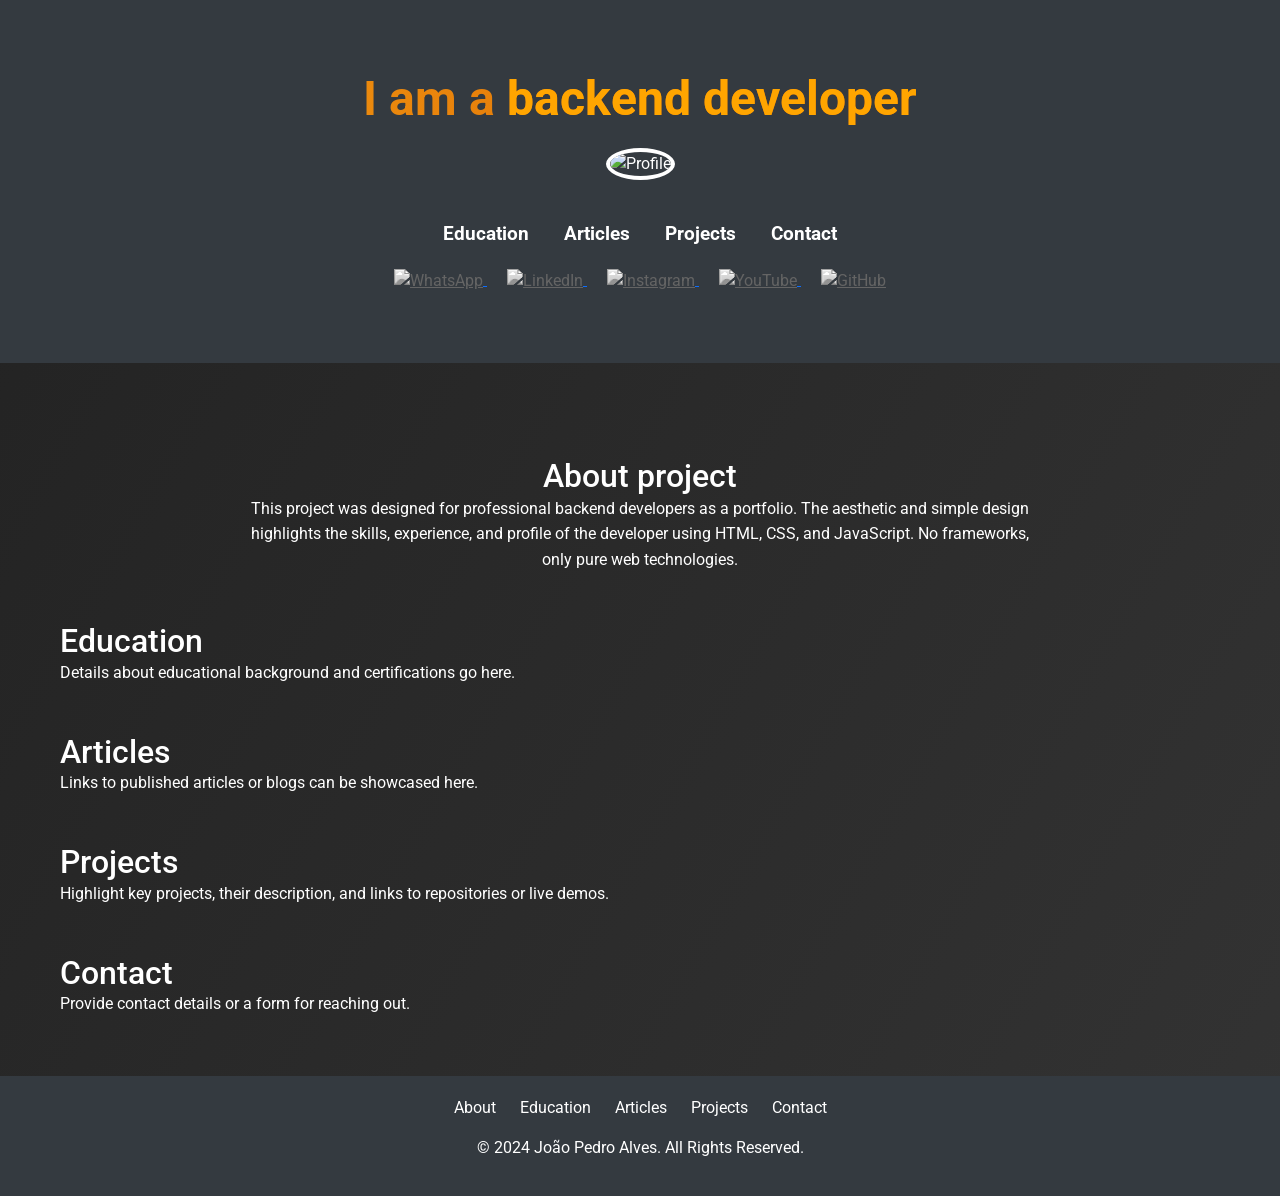
==== docs/index.html @ d69b1cf9 "atualizacao para contatos" ====
<!DOCTYPE html>
<html lang="en">
<head>
    <meta charset="UTF-8">
    <meta name="viewport" content="width=device-width, initial-scale=1.0">
    <title>João Pedro Alves | Portfolio</title>
    <link href="https://fonts.googleapis.com/css2?family=Roboto:wght@400;700&family=Roboto+Slab:wght@400;700&display=swap" rel="stylesheet">
    <link href="https://cdn.jsdelivr.net/npm/bootstrap@5.3.0-alpha1/dist/css/bootstrap.min.css" rel="stylesheet">
    <link rel="stylesheet" href="styles.css">
    <link rel="icon" href="https://upload.wikimedia.org/wikipedia/commons/thumb/9/9a/Visual_Studio_Code_1.35_icon.svg/2048px-Visual_Studio_Code_1.35_icon.svg.png" type="image/png">
    <style>
        .hero {
            text-align: center;
            background-color: #343a40;
            color: white;
            padding: 50px 0;
        }

        .hero h1 {
            font-size: 3rem;
            font-weight: bold;
        }

        .hero .highlight {
            color: orange;
        }

        .profile-image {
            width: 150px;
            height: 150px;
            border-radius: 50%;
            border: 4px solid #fff;
            margin: 20px auto;
        }

        .menu {
            margin-top: 20px;
        }

        .menu a {
            margin: 0 15px;
            font-size: 1.2rem;
            color: white;
            text-decoration: none;
        }

        .menu a:hover {
            color: orange;
        }

        .social-icons {
            margin-top: 20px;
        }

        .social-icons a {
            margin: 0 10px;
        }

        .social-icons img {
            width: 40px;
            height: 40px;
            filter: grayscale(100%);
            transition: filter 0.3s;
        }

        .social-icons img:hover {
            filter: none;
        }

        .about {
            text-align: center;
            margin: 50px 0;
        }

        .footer {
            background-color: #343a40;
            color: white;
            padding: 20px 0;
        }

        .footer .map-site a {
            margin: 0 10px;
            color: white;
            text-decoration: none;
        }

        .footer .map-site a:hover {
            color: orange;
        }
    </style>
</head>
<body>
    <header class="hero">
        <div class="container">
            <h1>I am a <span class="highlight">backend developer</span></h1>
            <img class="profile-image" src="https://github.com/joaopedrodeb/joaopedroalves.dev/blob/main/docs/images/428616409_122126888714111612_8156701181659904174_n.jpg?raw=true" alt="Profile">
            <nav class="menu">
                <a href="#education">Education</a>
                <a href="#articles">Articles</a>
                <a href="#projects">Projects</a>
                <a href="#contact">Contact</a>
            </nav>
            <div class="social-icons">
                <a href="http://wa.me/5565992488370" target="_blank">
                    <img src="https://static.vecteezy.com/system/resources/previews/018/930/564/non_2x/whatsapp-logo-whatsapp-icon-whatsapp-transparent-free-png.png" alt="WhatsApp">
                </a>
                <a href="https://www.linkedin.com/in/joaopedroalvesdemoraes/" target="_blank">
                    <img src="https://cdn-icons-png.flaticon.com/512/174/174857.png" alt="LinkedIn">
                </a>
                <a href="https://www.instagram.com/joaopedrooalv/" target="_blank">
                    <img src="https://upload.wikimedia.org/wikipedia/commons/thumb/a/a5/Instagram_icon.png/1200px-Instagram_icon.png" alt="Instagram">
                </a>
                <a href="https://www.youtube.com/@JoaoPedro-rh3nv" target="_blank">
                    <img src="https://www.unirio.br/cla/ivl/youtube.png/image" alt="YouTube">
                </a>
                <a href="https://github.com/joaopedrodeb" target="_blank">
                    <img src="https://cdn-icons-png.flaticon.com/512/25/25231.png" alt="GitHub">
                </a>
            </div>
        </div>
    </header>

    <main class="main container mt-4">
        <section id="about" class="about">
            <h2>About project</h2>
            <p>This project was designed for professional backend developers as a portfolio. The aesthetic and simple design highlights the skills, experience, and profile of the developer using HTML, CSS, and JavaScript. No frameworks, only pure web technologies.</p>
        </section>

        <section id="education" class="mt-5">
            <h2>Education</h2>
            <p>Details about educational background and certifications go here.</p>
        </section>

        <section id="articles" class="mt-5">
            <h2>Articles</h2>
            <p>Links to published articles or blogs can be showcased here.</p>
        </section>

        <section id="projects" class="mt-5">
            <h2>Projects</h2>
            <p>Highlight key projects, their description, and links to repositories or live demos.</p>
        </section>

        <section id="contact" class="mt-5">
            <h2>Contact</h2>
            <p>Provide contact details or a form for reaching out.</p>
        </section>
    </main>

    <footer class="footer text-center mt-4">
        <nav class="map-site">
            <a href="#about">About</a>
            <a href="#education">Education</a>
            <a href="#articles">Articles</a>
            <a href="#projects">Projects</a>
            <a href="#contact">Contact</a>
        </nav>
        <p class="mt-3">&copy; 2024 João Pedro Alves. All Rights Reserved.</p>
    </footer>

    <script src="https://cdn.jsdelivr.net/npm/bootstrap@5.3.0-alpha1/dist/js/bootstrap.bundle.min.js"></script>
</body>
</html>
---- docs/styles.css ----
/* Global Styles */
body {
    font-family: 'Roboto', sans-serif;
    margin: 0;
    padding: 0;
    background: linear-gradient(120deg, #222, #333);
    color: #fff;
}

h1, h2, h3 {
    margin: 0;
}

.container {
    max-width: 1200px;
    margin: 0 auto;
    padding: 20px;
}

/* Header Section */
header {
    text-align: center;
    padding: 50px 0;
    position: relative;
}

header h1 {
    font-size: 3rem;
    font-weight: bold;
    background: linear-gradient(to right, #f39c12, #d35400);
    -webkit-background-clip: text;
    color: transparent;
}

header .profile-image {
    width: 150px;
    height: 150px;
    border-radius: 50%;
    border: 4px solid #fff;
    margin-top: 20px;
    background-size: cover;
    background-position: center;
}

header .menu {
    margin-top: 20px;
    font-size: 1.2rem;
}

header .menu a {
    margin: 0 15px;
    color: #fff;
    font-weight: bold;
    text-decoration: none;
}

header .menu a:hover {
    color: #f39c12;
    text-decoration: underline;
}

/* About Section */
.about {
    text-align: center;
    margin: 50px 0;
}

.about p {
    line-height: 1.6;
    max-width: 800px;
    margin: 0 auto;
}

/* Fonts Section */
.fonts {
    display: flex;
    justify-content: space-around;
    flex-wrap: wrap;
    margin: 50px 0;
}

.fonts .font-card {
    background: #444;
    padding: 20px;
    border-radius: 8px;
    width: 250px;
    text-align: center;
    margin: 10px;
    box-shadow: 0 4px 8px rgba(0, 0, 0, 0.2);
}

.fonts .font-card h3 {
    font-size: 1.5rem;
    margin-bottom: 10px;
}

/* Colors Section */
.colors {
    text-align: center;
    margin: 50px 0;
}

.colors .color-circle {
    display: inline-block;
    width: 50px;
    height: 50px;
    border-radius: 50%;
    margin: 10px;
    border: 2px solid #fff;
}

.colors .color-1 {
    background: #8e44ad;
}

.colors .color-2 {
    background: #d4ac0d;
}

.colors .color-3 {
    background: #fff;
}

/* Footer Section */
.footer {
    background-color: #343a40;
    color: white;
    padding: 20px 0;
    text-align: center;
}

.footer .map-site {
    text-align: center;
}

.footer .map-site a {
    margin: 0 10px;
    color: white;
    text-decoration: none;
}

.footer .map-site a:hover {
    color: #f39c12;
    text-decoration: underline;
}
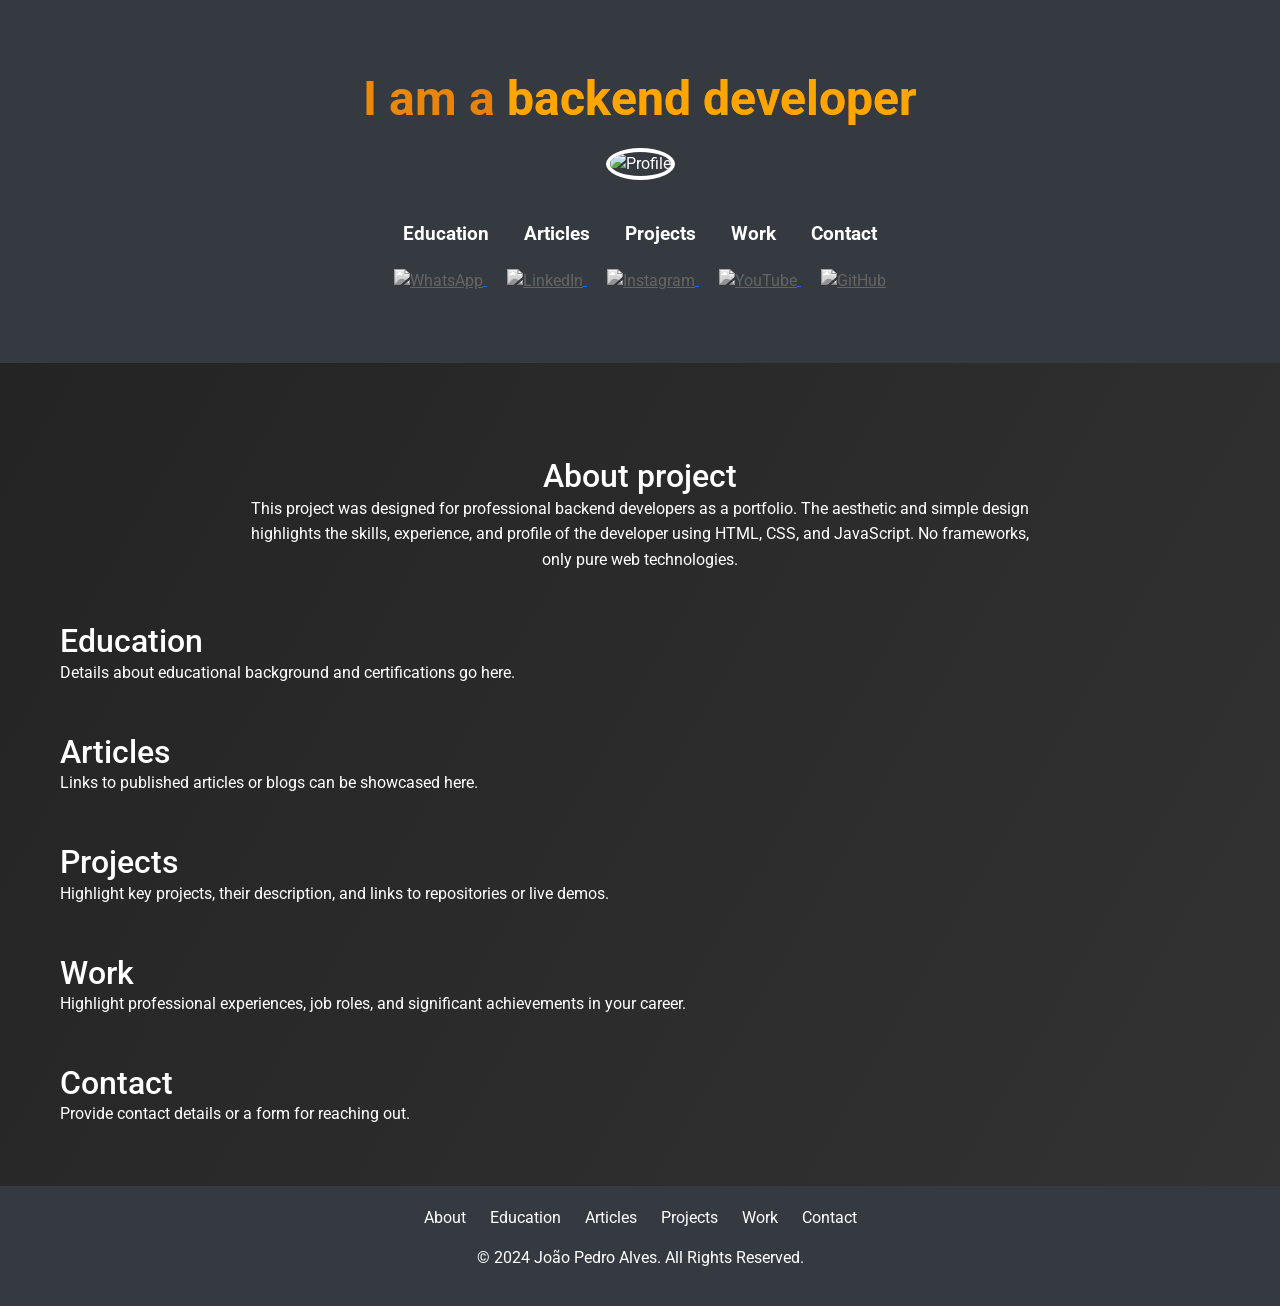
==== commit 0bb24f2d: "atribuição de metadados para compartilhamento" ====
--- a/docs/index.html
+++ b/docs/index.html
@@ -7,7 +7,21 @@
     <link href="https://fonts.googleapis.com/css2?family=Roboto:wght@400;700&family=Roboto+Slab:wght@400;700&display=swap" rel="stylesheet">
     <link href="https://cdn.jsdelivr.net/npm/bootstrap@5.3.0-alpha1/dist/css/bootstrap.min.css" rel="stylesheet">
     <link rel="stylesheet" href="styles.css">
-    <link rel="icon" href="https://upload.wikimedia.org/wikipedia/commons/thumb/9/9a/Visual_Studio_Code_1.35_icon.svg/2048px-Visual_Studio_Code_1.35_icon.svg.png" type="image/png">
+    <link rel="icon" href="https://github.com/joaopedrodeb/joaopedroalves.dev/blob/main/docs/images/428616409_122126888714111612_8156701181659904174_n.jpg?raw=true" type="image/png">
+
+    <!-- Open Graph Meta Tags -->
+    <meta property="og:title" content="João Pedro Alves | Portfolio">
+    <meta property="og:description" content="Explore o portfólio de João Pedro Alves, um desenvolvedor backend apaixonado por tecnologia e inovação.">
+    <meta property="og:image" content="https://github.com/joaopedrodeb/joaopedroalves.dev/blob/main/docs/images/428616409_122126888714111612_8156701181659904174_n.jpg?raw=true">
+    <meta property="og:url" content="https://joaopedrodeb.github.io/joaopedroalves.dev/">
+    <meta property="og:type" content="website">
+
+    <!-- Twitter Meta Tags -->
+    <meta name="twitter:card" content="summary_large_image">
+    <meta name="twitter:title" content="João Pedro Alves | Portfolio">
+    <meta name="twitter:description" content="Explore o portfólio de João Pedro Alves, um desenvolvedor backend apaixonado por tecnologia e inovação.">
+    <meta name="twitter:image" content="https://github.com/joaopedrodeb/joaopedroalves.dev/blob/main/docs/images/428616409_122126888714111612_8156701181659904174_n.jpg?raw=true">
+
     <style>
         .hero {
             text-align: center;
@@ -86,6 +100,23 @@
 
         .footer .map-site a:hover {
             color: orange;
+        }
+
+        /* Responsive Menu */
+        @media (max-width: 768px) {
+            .menu {
+                display: flex;
+                flex-direction: column;
+                align-items: center;
+                gap: 10px;
+            }
+
+            .social-icons {
+                display: flex;
+                flex-wrap: wrap;
+                justify-content: center;
+                gap: 10px;
+            }
         }
     </style>
 </head>
@@ -98,6 +129,7 @@
                 <a href="#education">Education</a>
                 <a href="#articles">Articles</a>
                 <a href="#projects">Projects</a>
+                <a href="#work">Work</a>
                 <a href="#contact">Contact</a>
             </nav>
             <div class="social-icons">
@@ -139,6 +171,11 @@
         <section id="projects" class="mt-5">
             <h2>Projects</h2>
             <p>Highlight key projects, their description, and links to repositories or live demos.</p>
+        </section>
+
+        <section id="work" class="mt-5">
+            <h2>Work</h2>
+            <p>Highlight professional experiences, job roles, and significant achievements in your career.</p>
         </section>
 
         <section id="contact" class="mt-5">
@@ -153,6 +190,7 @@
             <a href="#education">Education</a>
             <a href="#articles">Articles</a>
             <a href="#projects">Projects</a>
+            <a href="#work">Work</a>
             <a href="#contact">Contact</a>
         </nav>
         <p class="mt-3">&copy; 2024 João Pedro Alves. All Rights Reserved.</p>
@@ -160,4 +198,4 @@
 
     <script src="https://cdn.jsdelivr.net/npm/bootstrap@5.3.0-alpha1/dist/js/bootstrap.bundle.min.js"></script>
 </body>
-</html>+</html>
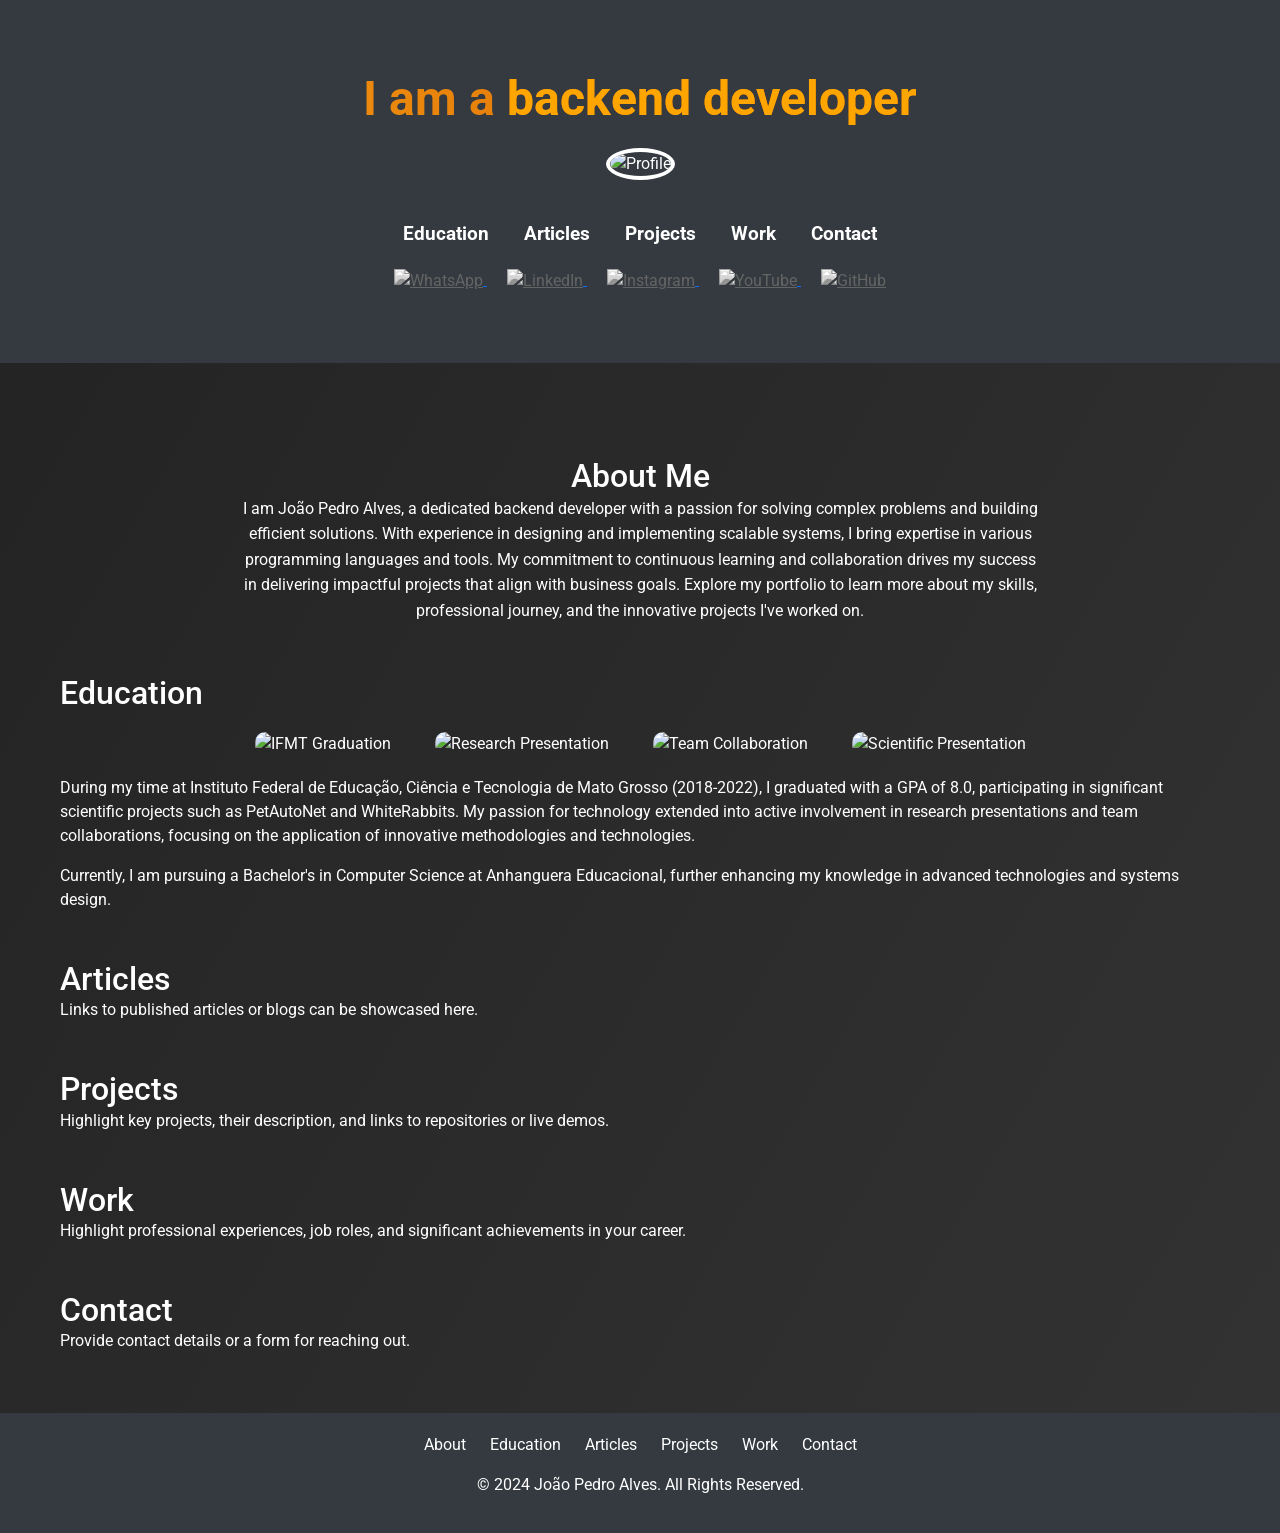
==== commit 3a9e18c9: "atualização site" ====
--- a/docs/index.html
+++ b/docs/index.html
@@ -102,6 +102,13 @@
             color: orange;
         }
 
+        .education-images img {
+            width: 100%;
+            max-width: 400px;
+            margin: 20px;
+            border-radius: 10px;
+        }
+
         /* Responsive Menu */
         @media (max-width: 768px) {
             .menu {
@@ -117,7 +124,15 @@
                 justify-content: center;
                 gap: 10px;
             }
-        }
+
+            .education-images {
+                display: flex;
+                flex-wrap: wrap;
+                justify-content: center;
+            }
+        }
+
+        
     </style>
 </head>
 <body>
@@ -154,13 +169,20 @@
 
     <main class="main container mt-4">
         <section id="about" class="about">
-            <h2>About project</h2>
-            <p>This project was designed for professional backend developers as a portfolio. The aesthetic and simple design highlights the skills, experience, and profile of the developer using HTML, CSS, and JavaScript. No frameworks, only pure web technologies.</p>
+            <h2>About Me</h2>
+            <p>I am João Pedro Alves, a dedicated backend developer with a passion for solving complex problems and building efficient solutions. With experience in designing and implementing scalable systems, I bring expertise in various programming languages and tools. My commitment to continuous learning and collaboration drives my success in delivering impactful projects that align with business goals. Explore my portfolio to learn more about my skills, professional journey, and the innovative projects I've worked on.</p>
         </section>
 
         <section id="education" class="mt-5">
             <h2>Education</h2>
-            <p>Details about educational background and certifications go here.</p>
+            <div class="education-images text-center">
+                <img src="https://media.licdn.com/dms/image/v2/D4D2DAQGId5b8_WJSkA/profile-treasury-image-shrink_1920_1920/profile-treasury-image-shrink_1920_1920/0/1691267686928?e=1735257600&v=beta&t=-mlakK7n0zRahrSanbaavwmlCX_navhJrDiteTTSPjI" alt="IFMT Graduation">
+                <img src="https://media.licdn.com/dms/image/v2/D4D12AQEPSU81aFzZkg/article-inline_image-shrink_1500_2232/article-inline_image-shrink_1500_2232/0/1683934669554?e=1740009600&v=beta&t=OWPFiNuOdCSaO5w1NWLaJKCRTPBJtZ5HubDhrL-0jCc" alt="Research Presentation">
+                <img src="https://media.licdn.com/dms/image/v2/D4D12AQFDekn3JSiz9A/article-cover_image-shrink_720_1280/article-cover_image-shrink_720_1280/0/1679320995301?e=1740009600&v=beta&t=TxZmQuEe3NcrIi3Y7z6oBJChYSDFuB7XsAS51SPMPAQ" alt="Team Collaboration">
+                <img src="https://media.licdn.com/dms/image/v2/D4D12AQGRv7Sbqchn2A/article-inline_image-shrink_1000_1488/article-inline_image-shrink_1000_1488/0/1679321406671?e=1740009600&v=beta&t=DnOE2NMZN5UV-FaU72Zo0c-XMjbhPViqeXOk5AbQCj0" alt="Scientific Presentation">
+            </div>
+            <p>During my time at Instituto Federal de Educação, Ciência e Tecnologia de Mato Grosso (2018-2022), I graduated with a GPA of 8.0, participating in significant scientific projects such as PetAutoNet and WhiteRabbits. My passion for technology extended into active involvement in research presentations and team collaborations, focusing on the application of innovative methodologies and technologies.</p>
+            <p>Currently, I am pursuing a Bachelor's in Computer Science at Anhanguera Educacional, further enhancing my knowledge in advanced technologies and systems design.</p>
         </section>
 
         <section id="articles" class="mt-5">
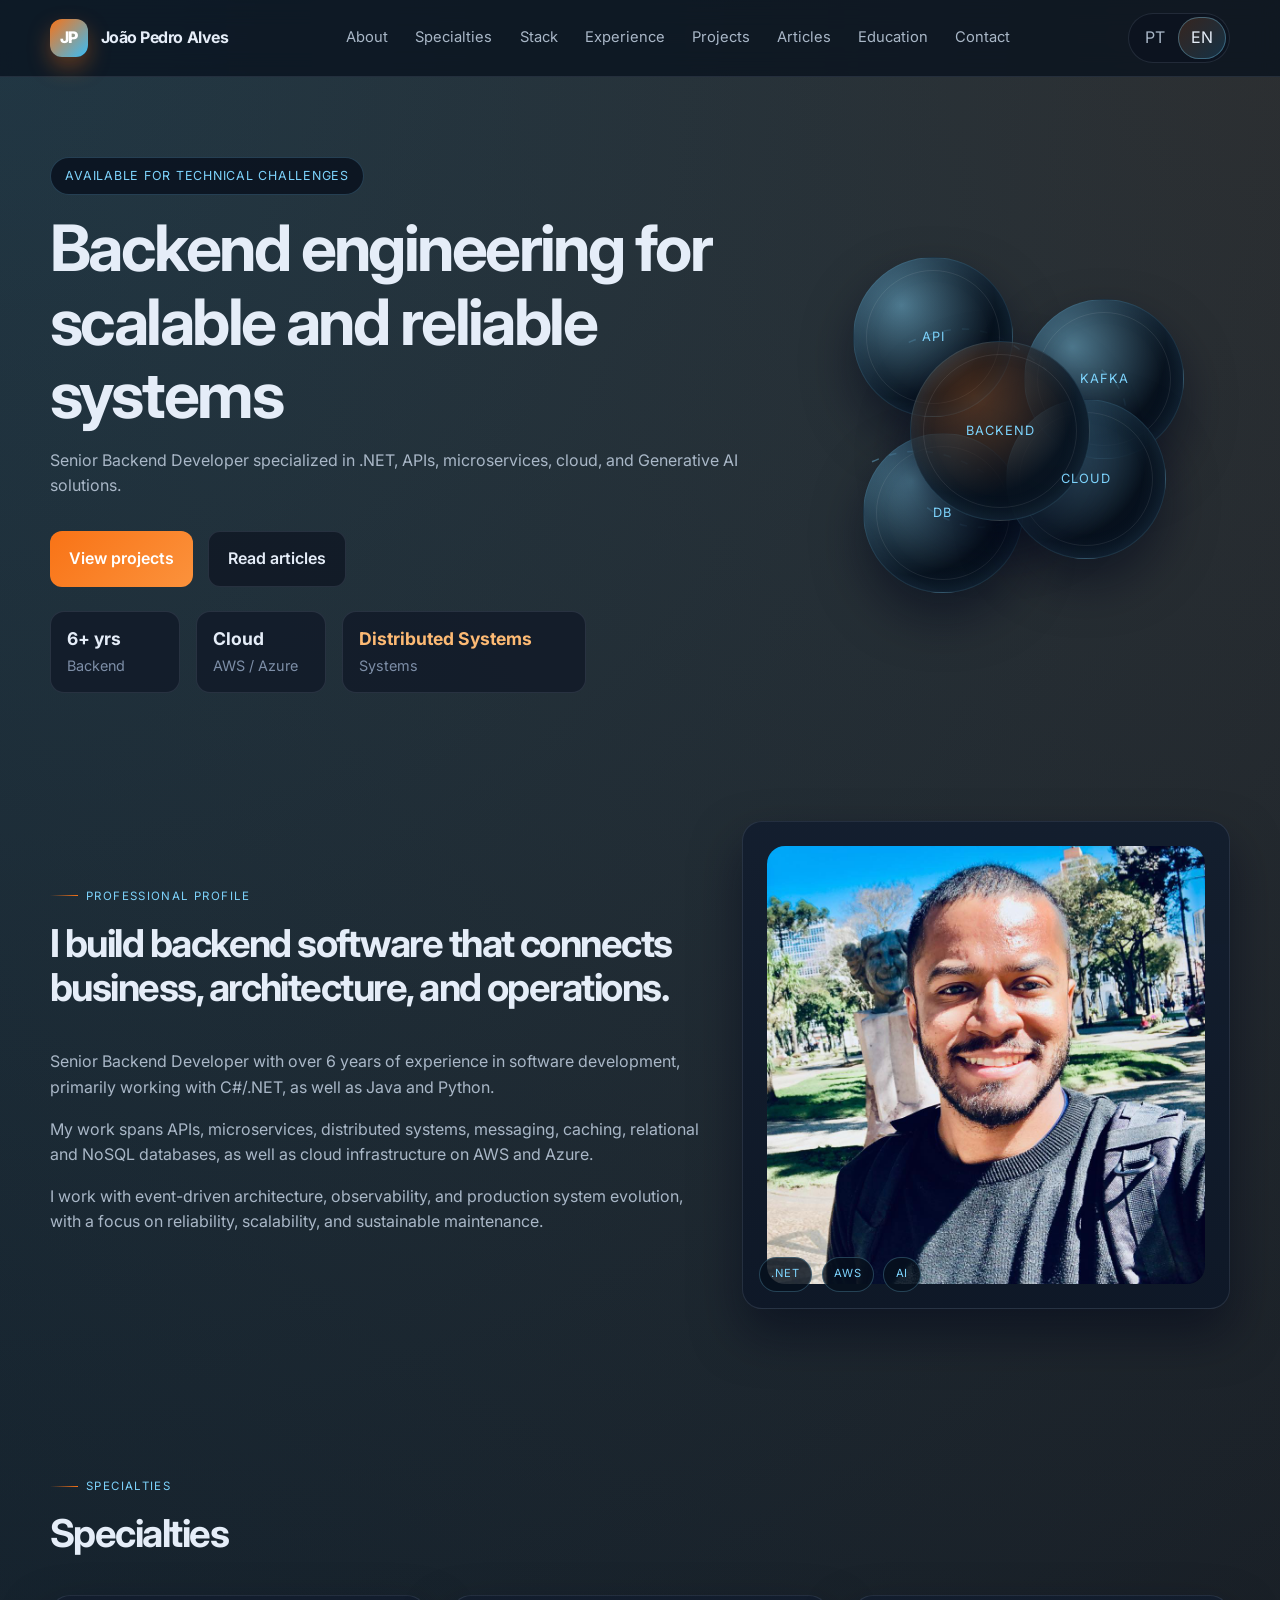
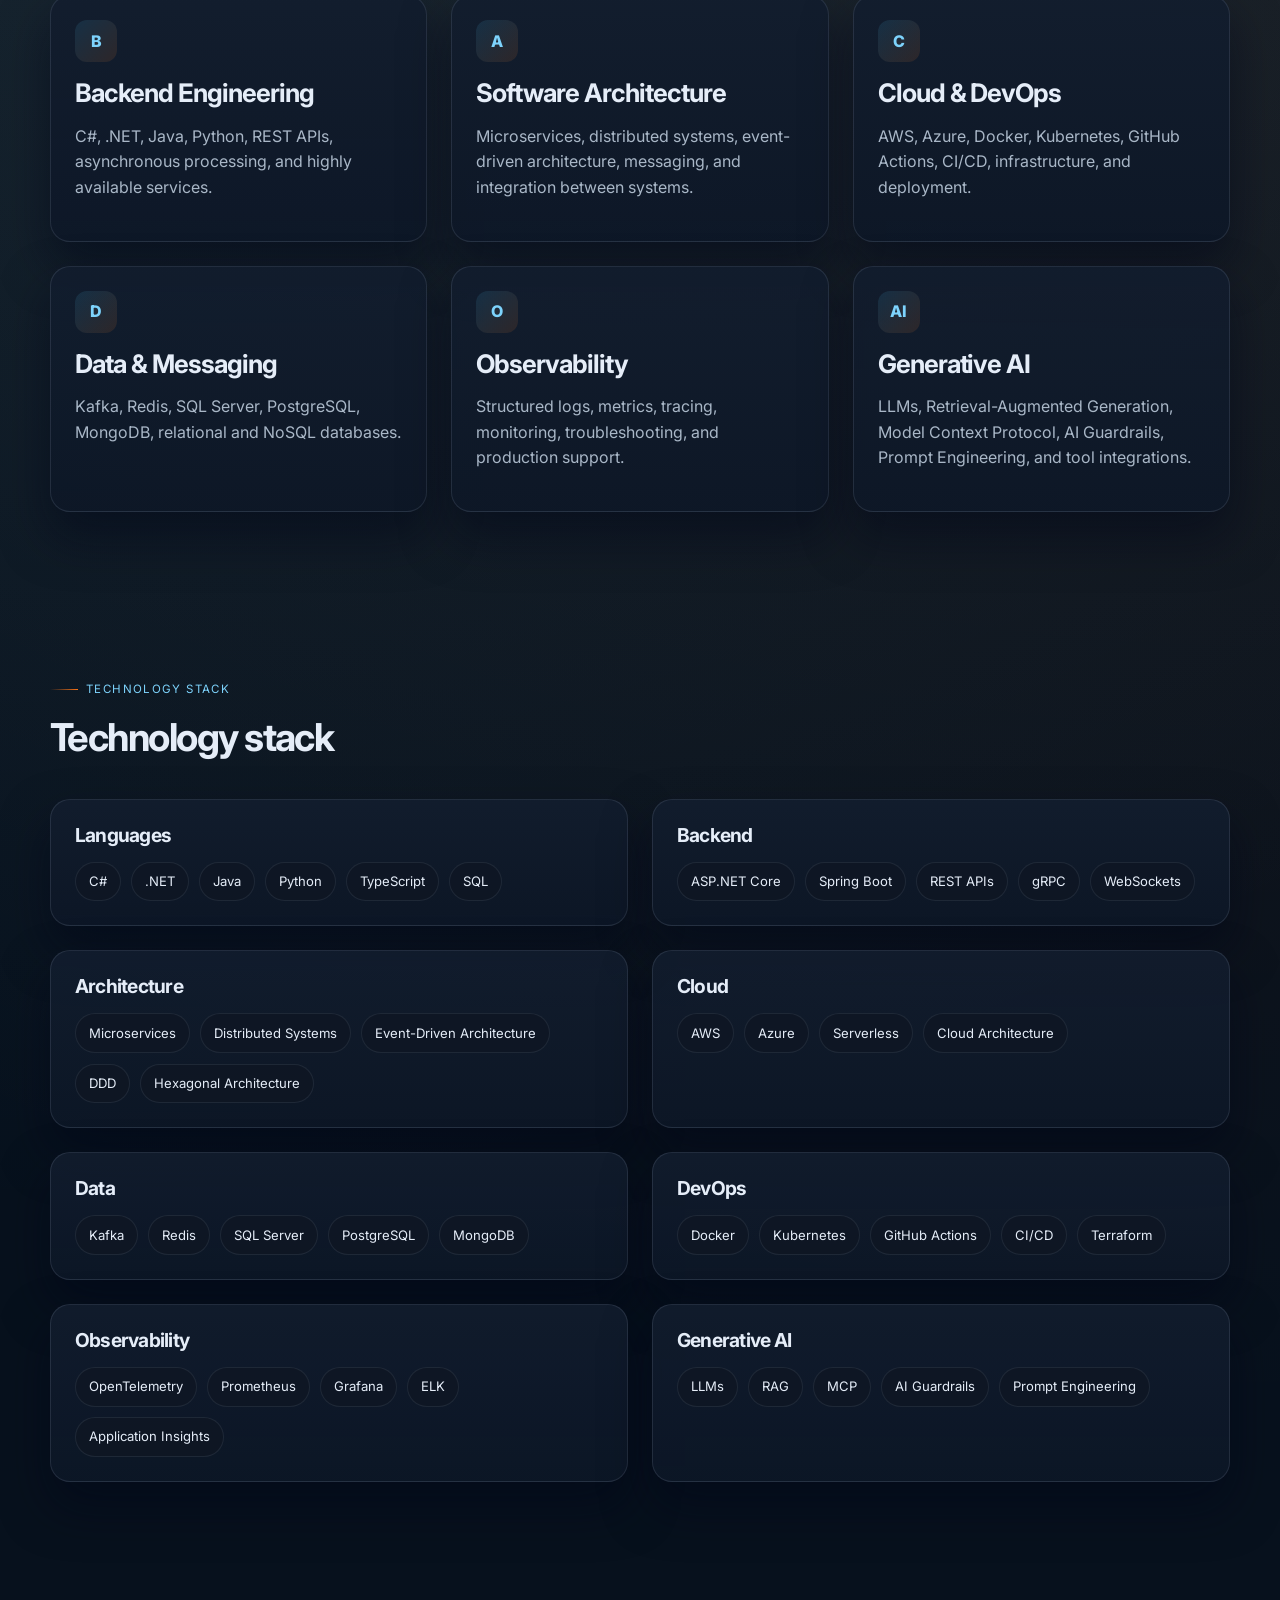
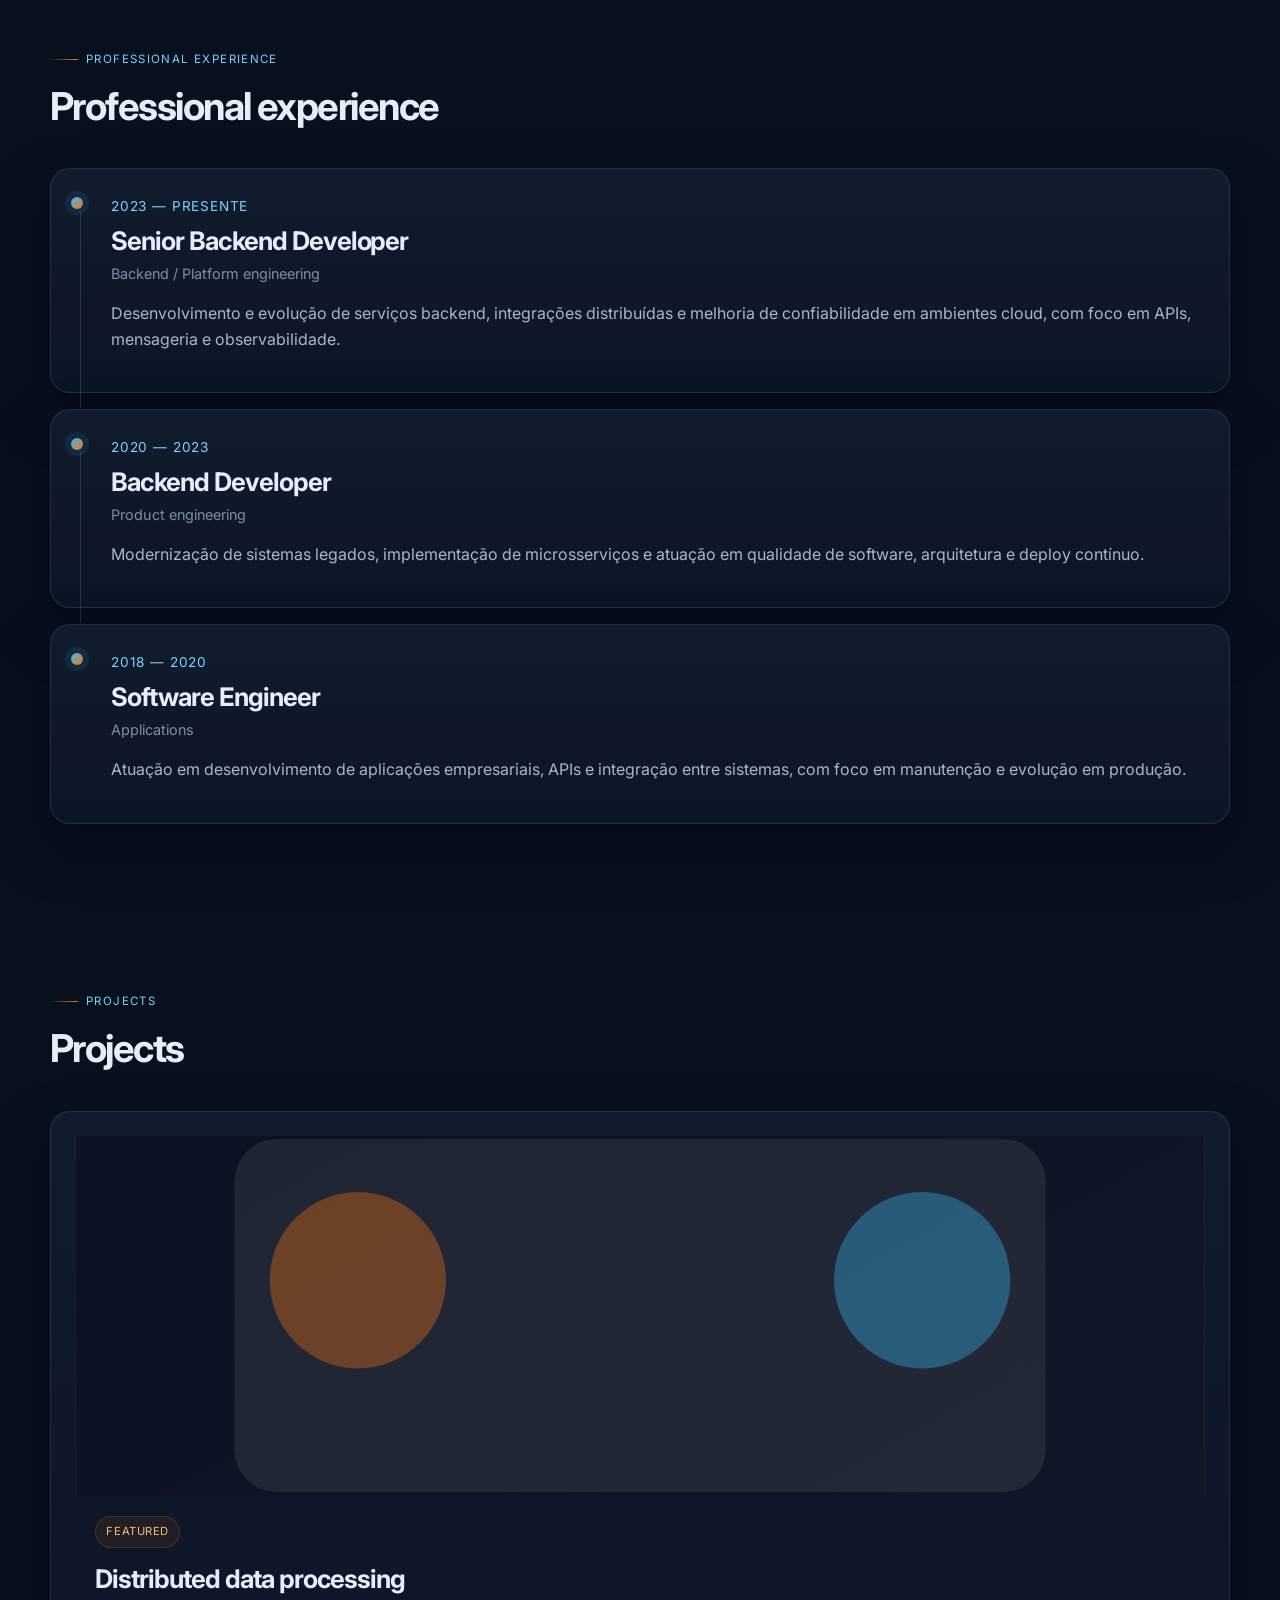
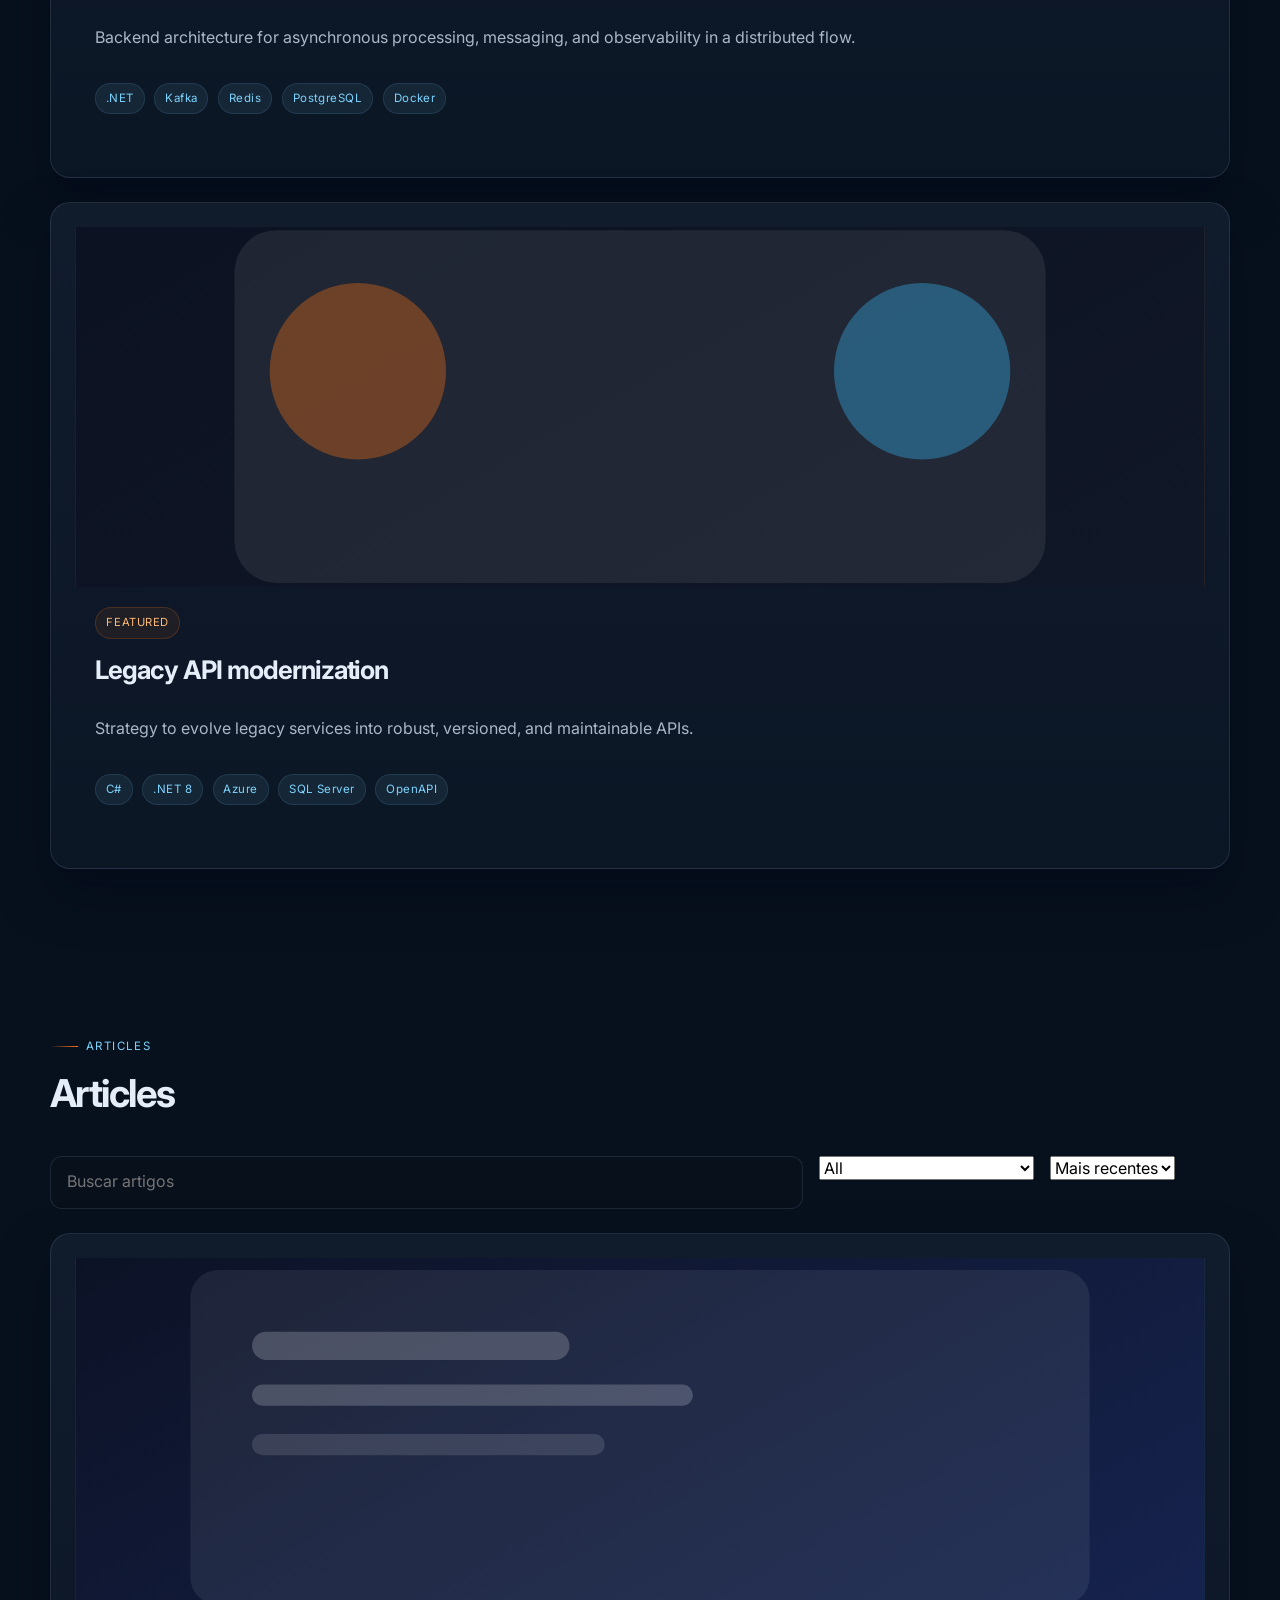
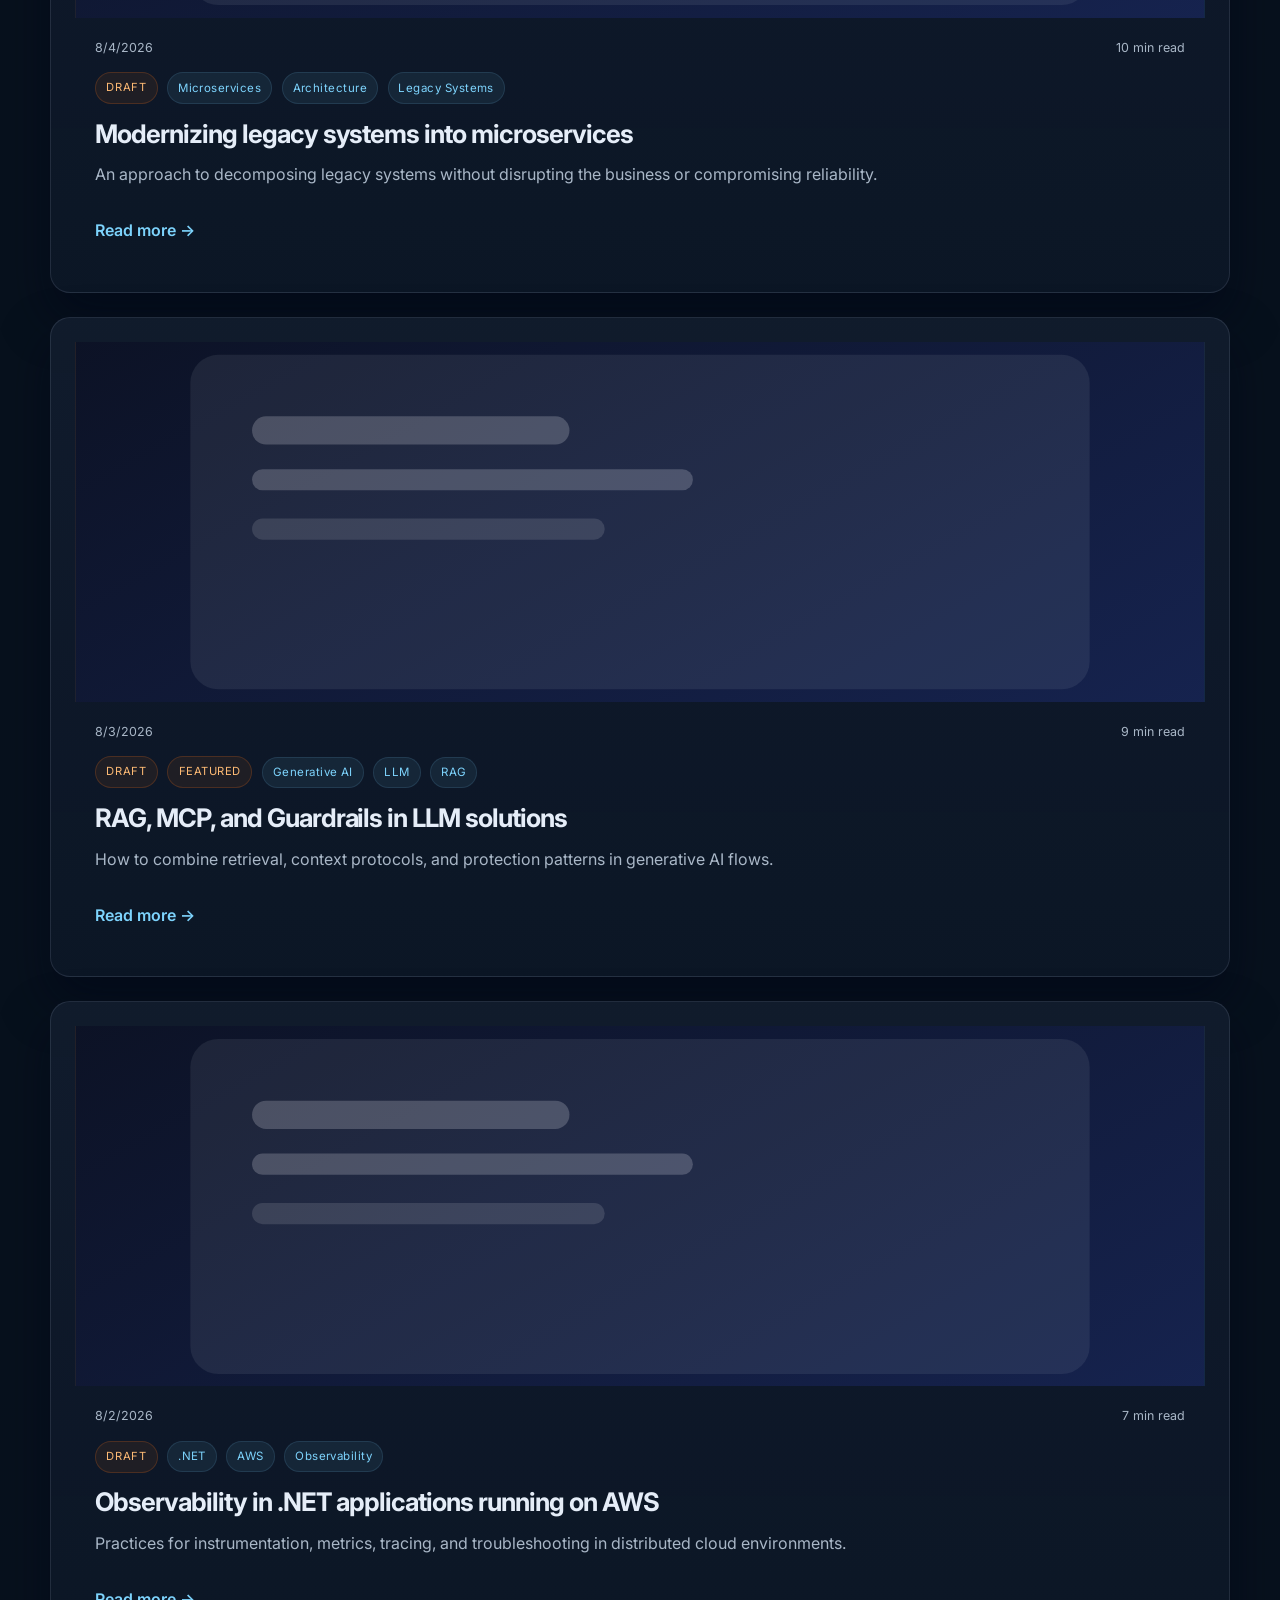
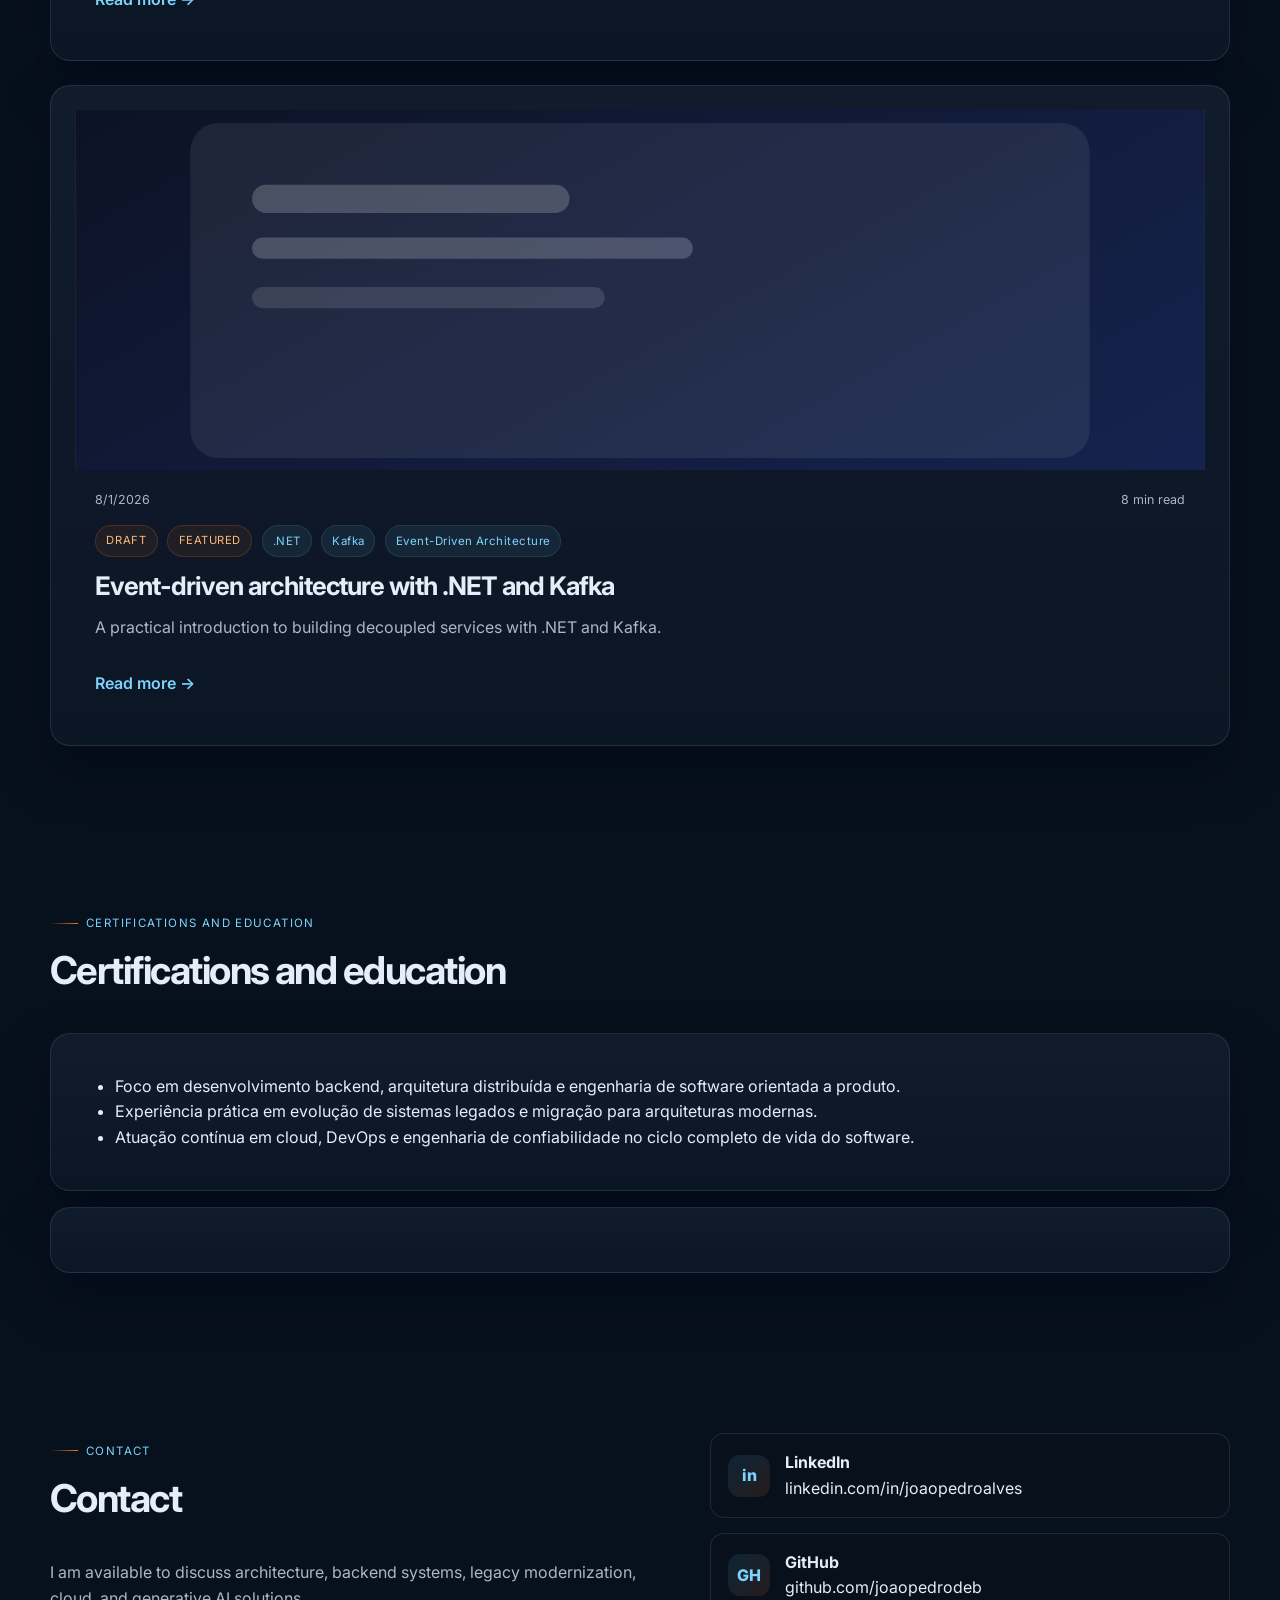
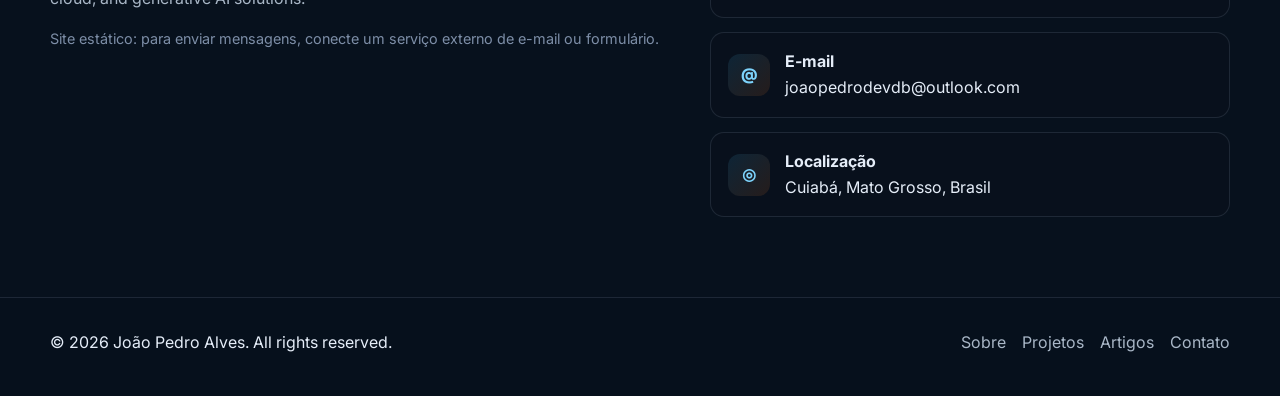
==== commit 78824788: "feat(modernização): modernização de código e site." ====
--- a/docs/index.html
+++ b/docs/index.html
@@ -1,223 +1,456 @@
 <!DOCTYPE html>
-<html lang="en">
-<head>
-    <meta charset="UTF-8">
-    <meta name="viewport" content="width=device-width, initial-scale=1.0">
-    <title>João Pedro Alves | Portfolio</title>
-    <link href="https://fonts.googleapis.com/css2?family=Roboto:wght@400;700&family=Roboto+Slab:wght@400;700&display=swap" rel="stylesheet">
-    <link href="https://cdn.jsdelivr.net/npm/bootstrap@5.3.0-alpha1/dist/css/bootstrap.min.css" rel="stylesheet">
-    <link rel="stylesheet" href="styles.css">
-    <link rel="icon" href="https://github.com/joaopedrodeb/joaopedroalves.dev/blob/main/docs/images/428616409_122126888714111612_8156701181659904174_n.jpg?raw=true" type="image/png">
-
-    <!-- Open Graph Meta Tags -->
-    <meta property="og:title" content="João Pedro Alves | Portfolio">
-    <meta property="og:description" content="Explore o portfólio de João Pedro Alves, um desenvolvedor backend apaixonado por tecnologia e inovação.">
-    <meta property="og:image" content="https://github.com/joaopedrodeb/joaopedroalves.dev/blob/main/docs/images/428616409_122126888714111612_8156701181659904174_n.jpg?raw=true">
-    <meta property="og:url" content="https://joaopedrodeb.github.io/joaopedroalves.dev/">
-    <meta property="og:type" content="website">
-
-    <!-- Twitter Meta Tags -->
-    <meta name="twitter:card" content="summary_large_image">
-    <meta name="twitter:title" content="João Pedro Alves | Portfolio">
-    <meta name="twitter:description" content="Explore o portfólio de João Pedro Alves, um desenvolvedor backend apaixonado por tecnologia e inovação.">
-    <meta name="twitter:image" content="https://github.com/joaopedrodeb/joaopedroalves.dev/blob/main/docs/images/428616409_122126888714111612_8156701181659904174_n.jpg?raw=true">
-
-    <style>
-        .hero {
-            text-align: center;
-            background-color: #343a40;
-            color: white;
-            padding: 50px 0;
+<html lang="pt-BR">
+  <head>
+    <meta charset="UTF-8" />
+    <meta name="viewport" content="width=device-width, initial-scale=1.0" />
+    <meta name="description" content="Portfolio de João Pedro Alves, Desenvolvedor Backend Sênior especializado em .NET, APIs, microsserviços, cloud e soluções com IA generativa." />
+    <meta name="author" content="João Pedro Alves" />
+    <meta name="robots" content="index,follow" />
+    <meta property="og:title" content="João Pedro Alves | Senior Backend Developer" />
+    <meta property="og:description" content="Senior Backend Developer focused on .NET, APIs, microservices, cloud, and Generative AI solutions." />
+    <meta property="og:type" content="website" />
+    <meta property="og:url" content="https://joaopedrodeb.github.io/joaopedroalves.dev/" />
+    <meta property="og:image" content="https://joaopedrodeb.github.io/joaopedroalves.dev/images/profile/428616409_122126888714111612_8156701181659904174_n.jpg" />
+    <meta name="twitter:card" content="summary_large_image" />
+    <meta name="twitter:title" content="João Pedro Alves | Senior Backend Developer" />
+    <meta name="twitter:description" content="Senior Backend Developer focused on .NET, APIs, microservices, cloud, and Generative AI solutions." />
+    <meta name="twitter:image" content="https://joaopedrodeb.github.io/joaopedroalves.dev/images/profile/428616409_122126888714111612_8156701181659904174_n.jpg" />
+    <link rel="canonical" href="https://joaopedrodeb.github.io/joaopedroalves.dev/" />
+    <script type="application/ld+json">
+      {
+        "@context": "https://schema.org",
+        "@type": "Person",
+        "name": "João Pedro Alves",
+        "jobTitle": "Senior Backend Developer",
+        "description": "Senior Backend Developer focused on .NET, APIs, microservices, cloud, and Generative AI.",
+        "knowsAbout": [".NET", "C#", "Java", "Python", "AWS", "Microservices", "Distributed Systems", "Generative AI", "LLM", "RAG", "MCP", "Model Context Protocol"],
+        "sameAs": [
+          "https://github.com/joaopedrodeb",
+          "https://www.linkedin.com/in/joaopedroalves"
+        ],
+        "address": {
+          "@type": "Place",
+          "name": "Cuiabá, Mato Grosso, Brazil"
         }
-
-        .hero h1 {
-            font-size: 3rem;
-            font-weight: bold;
+      }
+    </script>
+    <script type="application/ld+json">
+      {
+        "@context": "https://schema.org",
+        "@type": "WebSite",
+        "name": "João Pedro Alves",
+        "url": "https://joaopedrodeb.github.io/joaopedroalves.dev/",
+        "inLanguage": ["pt-BR", "en"],
+        "publisher": {
+          "@type": "Person",
+          "name": "João Pedro Alves"
         }
-
-        .hero .highlight {
-            color: orange;
-        }
-
-        .profile-image {
-            width: 150px;
-            height: 150px;
-            border-radius: 50%;
-            border: 4px solid #fff;
-            margin: 20px auto;
-        }
-
-        .menu {
-            margin-top: 20px;
-        }
-
-        .menu a {
-            margin: 0 15px;
-            font-size: 1.2rem;
-            color: white;
-            text-decoration: none;
-        }
-
-        .menu a:hover {
-            color: orange;
-        }
-
-        .social-icons {
-            margin-top: 20px;
-        }
-
-        .social-icons a {
-            margin: 0 10px;
-        }
-
-        .social-icons img {
-            width: 40px;
-            height: 40px;
-            filter: grayscale(100%);
-            transition: filter 0.3s;
-        }
-
-        .social-icons img:hover {
-            filter: none;
-        }
-
-        .about {
-            text-align: center;
-            margin: 50px 0;
-        }
-
-        .footer {
-            background-color: #343a40;
-            color: white;
-            padding: 20px 0;
-        }
-
-        .footer .map-site a {
-            margin: 0 10px;
-            color: white;
-            text-decoration: none;
-        }
-
-        .footer .map-site a:hover {
-            color: orange;
-        }
-
-        .education-images img {
-            width: 100%;
-            max-width: 400px;
-            margin: 20px;
-            border-radius: 10px;
-        }
-
-        /* Responsive Menu */
-        @media (max-width: 768px) {
-            .menu {
-                display: flex;
-                flex-direction: column;
-                align-items: center;
-                gap: 10px;
-            }
-
-            .social-icons {
-                display: flex;
-                flex-wrap: wrap;
-                justify-content: center;
-                gap: 10px;
-            }
-
-            .education-images {
-                display: flex;
-                flex-wrap: wrap;
-                justify-content: center;
-            }
-        }
-
-        
-    </style>
-</head>
-<body>
-    <header class="hero">
-        <div class="container">
-            <h1>I am a <span class="highlight">backend developer</span></h1>
-            <img class="profile-image" src="https://github.com/joaopedrodeb/joaopedroalves.dev/blob/main/docs/images/428616409_122126888714111612_8156701181659904174_n.jpg?raw=true" alt="Profile">
-            <nav class="menu">
-                <a href="#education">Education</a>
-                <a href="#articles">Articles</a>
-                <a href="#projects">Projects</a>
-                <a href="#work">Work</a>
-                <a href="#contact">Contact</a>
-            </nav>
-            <div class="social-icons">
-                <a href="http://wa.me/5565992488370" target="_blank">
-                    <img src="https://static.vecteezy.com/system/resources/previews/018/930/564/non_2x/whatsapp-logo-whatsapp-icon-whatsapp-transparent-free-png.png" alt="WhatsApp">
-                </a>
-                <a href="https://www.linkedin.com/in/joaopedroalvesdemoraes/" target="_blank">
-                    <img src="https://cdn-icons-png.flaticon.com/512/174/174857.png" alt="LinkedIn">
-                </a>
-                <a href="https://www.instagram.com/joaopedrooalv/" target="_blank">
-                    <img src="https://upload.wikimedia.org/wikipedia/commons/thumb/a/a5/Instagram_icon.png/1200px-Instagram_icon.png" alt="Instagram">
-                </a>
-                <a href="https://www.youtube.com/@JoaoPedro-rh3nv" target="_blank">
-                    <img src="https://www.unirio.br/cla/ivl/youtube.png/image" alt="YouTube">
-                </a>
-                <a href="https://github.com/joaopedrodeb" target="_blank">
-                    <img src="https://cdn-icons-png.flaticon.com/512/25/25231.png" alt="GitHub">
-                </a>
-            </div>
-        </div>
+      }
+    </script>
+    <link rel="icon" type="image/svg+xml" href="favicon.svg" />
+    <link rel="preconnect" href="https://fonts.googleapis.com" />
+    <link rel="preconnect" href="https://fonts.gstatic.com" crossorigin />
+    <link href="https://fonts.googleapis.com/css2?family=Inter:wght@400;500;600;700;800&display=swap" rel="stylesheet" />
+    <link rel="stylesheet" href="css/styles.css" />
+    <title>João Pedro Alves | Senior Backend Developer</title>
+  </head>
+  <body data-lang="pt">
+    <header class="site-header">
+      <div class="container">
+        <a class="brand" href="#top" aria-label="João Pedro Alves home">
+          <span class="brand-mark">JP</span>
+          <span>João Pedro Alves</span>
+        </a>
+
+        <nav id="site-nav" class="nav" aria-label="Main navigation">
+          <a href="#about" data-i18n="nav.about">Sobre</a>
+          <a href="#specialties" data-i18n="nav.specialties">Especialidades</a>
+          <a href="#stack" data-i18n="nav.stack">Stack</a>
+          <a href="#experience" data-i18n="nav.experience">Experiência</a>
+          <a href="#projects" data-i18n="nav.projects">Projetos</a>
+          <a href="#articles" data-i18n="nav.articles">Artigos</a>
+          <a href="#education" data-i18n="nav.education">Formação</a>
+          <a href="#contact" data-i18n="nav.contact">Contato</a>
+        </nav>
+
+        <div class="lang-switcher" aria-label="Language switcher">
+          <button type="button" data-lang-switch="pt" aria-label="Português" aria-pressed="true" class="active">PT</button>
+          <button type="button" data-lang-switch="en" aria-label="English" aria-pressed="false">EN</button>
+        </div>
+
+        <button id="mobile-menu-toggle" class="mobile-menu-toggle" aria-label="Toggle menu" aria-expanded="false">☰</button>
+      </div>
     </header>
 
-    <main class="main container mt-4">
-        <section id="about" class="about">
-            <h2>About Me</h2>
-            <p>I am João Pedro Alves, a dedicated backend developer with a passion for solving complex problems and building efficient solutions. With experience in designing and implementing scalable systems, I bring expertise in various programming languages and tools. My commitment to continuous learning and collaboration drives my success in delivering impactful projects that align with business goals. Explore my portfolio to learn more about my skills, professional journey, and the innovative projects I've worked on.</p>
-        </section>
-
-        <section id="education" class="mt-5">
-            <h2>Education</h2>
-            <div class="education-images text-center">
-                <img src="https://media.licdn.com/dms/image/v2/D4D2DAQGId5b8_WJSkA/profile-treasury-image-shrink_1920_1920/profile-treasury-image-shrink_1920_1920/0/1691267686928?e=1735257600&v=beta&t=-mlakK7n0zRahrSanbaavwmlCX_navhJrDiteTTSPjI" alt="IFMT Graduation">
-                <img src="https://media.licdn.com/dms/image/v2/D4D12AQEPSU81aFzZkg/article-inline_image-shrink_1500_2232/article-inline_image-shrink_1500_2232/0/1683934669554?e=1740009600&v=beta&t=OWPFiNuOdCSaO5w1NWLaJKCRTPBJtZ5HubDhrL-0jCc" alt="Research Presentation">
-                <img src="https://media.licdn.com/dms/image/v2/D4D12AQFDekn3JSiz9A/article-cover_image-shrink_720_1280/article-cover_image-shrink_720_1280/0/1679320995301?e=1740009600&v=beta&t=TxZmQuEe3NcrIi3Y7z6oBJChYSDFuB7XsAS51SPMPAQ" alt="Team Collaboration">
-                <img src="https://media.licdn.com/dms/image/v2/D4D12AQGRv7Sbqchn2A/article-inline_image-shrink_1000_1488/article-inline_image-shrink_1000_1488/0/1679321406671?e=1740009600&v=beta&t=DnOE2NMZN5UV-FaU72Zo0c-XMjbhPViqeXOk5AbQCj0" alt="Scientific Presentation">
-            </div>
-            <p>During my time at Instituto Federal de Educação, Ciência e Tecnologia de Mato Grosso (2018-2022), I graduated with a GPA of 8.0, participating in significant scientific projects such as PetAutoNet and WhiteRabbits. My passion for technology extended into active involvement in research presentations and team collaborations, focusing on the application of innovative methodologies and technologies.</p>
-            <p>Currently, I am pursuing a Bachelor's in Computer Science at Anhanguera Educacional, further enhancing my knowledge in advanced technologies and systems design.</p>
-        </section>
-
-        <section id="articles" class="mt-5">
-            <h2>Articles</h2>
-            <p>Links to published articles or blogs can be showcased here.</p>
-        </section>
-
-        <section id="projects" class="mt-5">
-            <h2>Projects</h2>
-            <p>Highlight key projects, their description, and links to repositories or live demos.</p>
-        </section>
-
-        <section id="work" class="mt-5">
-            <h2>Work</h2>
-            <p>Highlight professional experiences, job roles, and significant achievements in your career.</p>
-        </section>
-
-        <section id="contact" class="mt-5">
-            <h2>Contact</h2>
-            <p>Provide contact details or a form for reaching out.</p>
-        </section>
+    <main id="top">
+      <section class="hero section">
+        <div class="container hero-grid">
+          <div class="hero-copy">
+            <div class="hero-badge" data-i18n="hero.badge">Disponível para desafios técnicos</div>
+            <h1 class="hero-title">
+              <span data-i18n="hero.title">Engenharia Backend para sistemas escaláveis e confiáveis</span>
+            </h1>
+            <p class="lead" data-i18n="hero.subtitle">
+              Desenvolvedor Backend Sênior especializado em .NET, APIs, microsserviços, cloud e soluções com IA generativa.
+            </p>
+            <div class="hero-actions">
+              <a class="button primary" href="#projects" data-i18n="cta.projects">Ver projetos</a>
+              <a class="button secondary" href="#articles" data-i18n="cta.articles">Ler artigos</a>
+            </div>
+            <div class="hero-meta">
+              <div class="hero-stat">
+                <strong>6+ yrs</strong>
+                <span class="small-text">Backend</span>
+              </div>
+              <div class="hero-stat">
+                <strong>Cloud</strong>
+                <span class="small-text">AWS / Azure</span>
+              </div>
+              <div class="hero-stat">
+                <strong><span id="animated-words" class="animated-words">APIs</span></strong>
+                <span class="small-text">Systems</span>
+              </div>
+            </div>
+          </div>
+
+          <div class="hero-visual" aria-label="Backend system flow illustration">
+            <div class="flow-lines">
+              <svg viewBox="0 0 500 420" aria-hidden="true">
+                <path d="M150 120 C 220 90, 250 110, 300 150" />
+                <path d="M360 150 C 400 180, 390 220, 360 250" />
+                <path d="M170 300 C 235 345, 270 310, 325 275" />
+                <path d="M110 250 C 165 225, 205 245, 245 270" />
+              </svg>
+            </div>
+
+            <div class="system-node node-api"><span>API</span></div>
+            <div class="system-node node-mq"><span>Kafka</span></div>
+            <div class="system-node node-db"><span>DB</span></div>
+            <div class="system-node node-cloud"><span>Cloud</span></div>
+            <div class="system-node node-core"><span>Backend</span></div>
+          </div>
+        </div>
+      </section>
+
+      <section id="about" class="section">
+        <div class="container about-grid">
+          <div>
+            <div class="section-header">
+              <div class="section-eyebrow" data-i18n="about.eyebrow">Perfil profissional</div>
+              <h2 data-i18n="about.heading">Construo software backend que conecta negócio, arquitetura e operação.</h2>
+            </div>
+            <p data-i18n="about.paragraph1">Desenvolvedor Backend Sênior com mais de 6 anos de experiência em desenvolvimento de software, atuando principalmente com C#/.NET, além de Java e Python.</p>
+            <p data-i18n="about.paragraph2">Minha atuação abrange APIs, microsserviços, sistemas distribuídos, mensageria, cache, bancos relacionais e NoSQL, além de cloud e infraestrutura em AWS e Azure.</p>
+            <p data-i18n="about.paragraph3">Trabalho com arquitetura orientada a eventos, observabilidade e evolução de sistemas em produção, com foco em confiabilidade, escalabilidade e manutenção sustentável.</p>
+          </div>
+
+          <div class="card profile-card">
+            <img class="portrait" src="images/profile/428616409_122126888714111612_8156701181659904174_n.jpg" alt="Retrato profissional de João Pedro Alves" loading="lazy" width="640" height="760" onerror="this.onerror=null;this.src='images/profile/placeholder.svg';" />
+            <div class="profile-badges">
+              <span>.NET</span>
+              <span>AWS</span>
+              <span>AI</span>
+            </div>
+          </div>
+        </div>
+      </section>
+
+      <section id="specialties" class="section">
+        <div class="container">
+          <div class="section-header">
+            <div class="section-eyebrow" data-i18n="sections.specialties">Especialidades</div>
+            <h2 data-i18n="specialties.title">Especialidades</h2>
+          </div>
+
+          <div class="specialties-grid">
+            <article class="card">
+              <div class="specialty-icon">B</div>
+              <h3 data-i18n="specialties.backend.title">Backend Engineering</h3>
+              <p data-i18n="specialties.backend.text">C#, .NET, Java, Python, APIs REST, processamento assíncrono e serviços de alta disponibilidade.</p>
+            </article>
+            <article class="card">
+              <div class="specialty-icon">A</div>
+              <h3 data-i18n="specialties.architecture.title">Software Architecture</h3>
+              <p data-i18n="specialties.architecture.text">Microsserviços, sistemas distribuídos, arquitetura orientada a eventos, mensageria e integração entre sistemas.</p>
+            </article>
+            <article class="card">
+              <div class="specialty-icon">C</div>
+              <h3 data-i18n="specialties.cloud.title">Cloud & DevOps</h3>
+              <p data-i18n="specialties.cloud.text">AWS, Azure, Docker, Kubernetes, GitHub Actions, CI/CD, infraestrutura e deploy.</p>
+            </article>
+            <article class="card">
+              <div class="specialty-icon">D</div>
+              <h3 data-i18n="specialties.data.title">Data & Messaging</h3>
+              <p data-i18n="specialties.data.text">Kafka, Redis, SQL Server, PostgreSQL, MongoDB, bancos relacionais e NoSQL.</p>
+            </article>
+            <article class="card">
+              <div class="specialty-icon">O</div>
+              <h3 data-i18n="specialties.observability.title">Observability</h3>
+              <p data-i18n="specialties.observability.text">Logs estruturados, métricas, tracing, monitoramento, troubleshooting e sustentação de produção.</p>
+            </article>
+            <article class="card">
+              <div class="specialty-icon">AI</div>
+              <h3 data-i18n="specialties.ai.title">Generative AI</h3>
+              <p data-i18n="specialties.ai.text">LLMs, Retrieval-Augmented Generation, Model Context Protocol, AI Guardrails, Prompt Engineering e integrações com ferramentas.</p>
+            </article>
+          </div>
+        </div>
+      </section>
+
+      <section id="stack" class="section">
+        <div class="container">
+          <div class="section-header">
+            <div class="section-eyebrow" data-i18n="sections.stack">Stack tecnológica</div>
+            <h2 data-i18n="stack.title">Stack tecnológica</h2>
+          </div>
+          <div class="stack-grid">
+            <div class="card stack-category">
+              <h3 data-i18n="stack.categories.languages">Languages</h3>
+              <div class="tech-list">
+                <span class="tech-pill">C#</span>
+                <span class="tech-pill">.NET</span>
+                <span class="tech-pill">Java</span>
+                <span class="tech-pill">Python</span>
+                <span class="tech-pill">TypeScript</span>
+                <span class="tech-pill">SQL</span>
+              </div>
+            </div>
+            <div class="card stack-category">
+              <h3 data-i18n="stack.categories.backend">Backend</h3>
+              <div class="tech-list">
+                <span class="tech-pill">ASP.NET Core</span>
+                <span class="tech-pill">Spring Boot</span>
+                <span class="tech-pill">REST APIs</span>
+                <span class="tech-pill">gRPC</span>
+                <span class="tech-pill">WebSockets</span>
+              </div>
+            </div>
+            <div class="card stack-category">
+              <h3 data-i18n="stack.categories.architecture">Architecture</h3>
+              <div class="tech-list">
+                <span class="tech-pill">Microservices</span>
+                <span class="tech-pill">Distributed Systems</span>
+                <span class="tech-pill">Event-Driven Architecture</span>
+                <span class="tech-pill">DDD</span>
+                <span class="tech-pill">Hexagonal Architecture</span>
+              </div>
+            </div>
+            <div class="card stack-category">
+              <h3 data-i18n="stack.categories.cloud">Cloud</h3>
+              <div class="tech-list">
+                <span class="tech-pill">AWS</span>
+                <span class="tech-pill">Azure</span>
+                <span class="tech-pill">Serverless</span>
+                <span class="tech-pill">Cloud Architecture</span>
+              </div>
+            </div>
+            <div class="card stack-category">
+              <h3 data-i18n="stack.categories.data">Data</h3>
+              <div class="tech-list">
+                <span class="tech-pill">Kafka</span>
+                <span class="tech-pill">Redis</span>
+                <span class="tech-pill">SQL Server</span>
+                <span class="tech-pill">PostgreSQL</span>
+                <span class="tech-pill">MongoDB</span>
+              </div>
+            </div>
+            <div class="card stack-category">
+              <h3 data-i18n="stack.categories.devops">DevOps</h3>
+              <div class="tech-list">
+                <span class="tech-pill">Docker</span>
+                <span class="tech-pill">Kubernetes</span>
+                <span class="tech-pill">GitHub Actions</span>
+                <span class="tech-pill">CI/CD</span>
+                <span class="tech-pill">Terraform</span>
+              </div>
+            </div>
+            <div class="card stack-category">
+              <h3 data-i18n="stack.categories.observability">Observability</h3>
+              <div class="tech-list">
+                <span class="tech-pill">OpenTelemetry</span>
+                <span class="tech-pill">Prometheus</span>
+                <span class="tech-pill">Grafana</span>
+                <span class="tech-pill">ELK</span>
+                <span class="tech-pill">Application Insights</span>
+              </div>
+            </div>
+            <div class="card stack-category">
+              <h3 data-i18n="stack.categories.ai">Generative AI</h3>
+              <div class="tech-list">
+                <span class="tech-pill">LLMs</span>
+                <span class="tech-pill">RAG</span>
+                <span class="tech-pill">MCP</span>
+                <span class="tech-pill">AI Guardrails</span>
+                <span class="tech-pill">Prompt Engineering</span>
+              </div>
+            </div>
+          </div>
+        </div>
+      </section>
+
+      <section id="experience" class="section">
+        <div class="container">
+          <div class="section-header">
+            <div class="section-eyebrow" data-i18n="sections.experience">Experiência profissional</div>
+            <h2 data-i18n="experience.title">Experiência profissional</h2>
+          </div>
+
+          <div class="timeline">
+            <article class="card timeline-item">
+              <div class="timeline-period">2023 — Presente</div>
+              <h3 class="timeline-role">Senior Backend Developer</h3>
+              <p class="small-text">Backend / Platform engineering</p>
+              <p>Desenvolvimento e evolução de serviços backend, integrações distribuídas e melhoria de confiabilidade em ambientes cloud, com foco em APIs, mensageria e observabilidade.</p>
+            </article>
+            <article class="card timeline-item">
+              <div class="timeline-period">2020 — 2023</div>
+              <h3 class="timeline-role">Backend Developer</h3>
+              <p class="small-text">Product engineering</p>
+              <p>Modernização de sistemas legados, implementação de microsserviços e atuação em qualidade de software, arquitetura e deploy contínuo.</p>
+            </article>
+            <article class="card timeline-item">
+              <div class="timeline-period">2018 — 2020</div>
+              <h3 class="timeline-role">Software Engineer</h3>
+              <p class="small-text">Applications</p>
+              <p>Atuação em desenvolvimento de aplicações empresariais, APIs e integração entre sistemas, com foco em manutenção e evolução em produção.</p>
+            </article>
+          </div>
+        </div>
+      </section>
+
+      <section id="projects" class="section">
+        <div class="container">
+          <div class="section-header">
+            <div class="section-eyebrow" data-i18n="sections.projects">Projetos</div>
+            <h2 data-i18n="projects.title">Projetos</h2>
+          </div>
+          <div id="projects-list" class="projects-grid" aria-live="polite"></div>
+        </div>
+      </section>
+
+      <section id="articles" class="section">
+        <div class="container">
+          <div class="section-header">
+            <div class="section-eyebrow" data-i18n="sections.articles">Artigos</div>
+            <h2 data-i18n="articles.title">Artigos</h2>
+          </div>
+
+          <div class="articles-toolbar">
+            <div class="search-box">
+              <input id="article-search" type="search" placeholder="Buscar artigos" aria-label="Buscar artigos" />
+            </div>
+            <div class="filter-box">
+              <select id="article-tag-filter" aria-label="Filtrar por tag">
+                <option value="all">Todos</option>
+              </select>
+            </div>
+            <div class="filter-box">
+              <select id="article-sort" aria-label="Ordenar artigos">
+                <option value="newest">Mais recentes</option>
+                <option value="oldest">Mais antigos</option>
+              </select>
+            </div>
+          </div>
+
+          <div id="articles-list" class="projects-grid" aria-live="polite"></div>
+        </div>
+      </section>
+
+      <section id="education" class="section">
+        <div class="container">
+          <div class="section-header">
+            <div class="section-eyebrow" data-i18n="sections.education">Certificações e formação</div>
+            <h2 data-i18n="education.title">Certificações e formação</h2>
+          </div>
+
+          <div class="education-list">
+            <div class="card">
+              <ul>
+                <li>Foco em desenvolvimento backend, arquitetura distribuída e engenharia de software orientada a produto.</li>
+                <li>Experiência prática em evolução de sistemas legados e migração para arquiteturas modernas.</li>
+                <li>Atuação contínua em cloud, DevOps e engenharia de confiabilidade no ciclo completo de vida do software.</li>
+              </ul>
+            </div>
+
+            <div class="card">
+              <div class="credly-grid">
+                <div data-iframe-width="150" data-iframe-height="270" data-share-badge-id="89cff729-a8f7-4f2b-b372-d7a18ad26110" data-share-badge-host="https://www.credly.com"></div>
+                <div data-iframe-width="150" data-iframe-height="270" data-share-badge-id="6b24cc5c-ccae-4ac3-94da-52432d721322" data-share-badge-host="https://www.credly.com"></div>
+                <div data-iframe-width="150" data-iframe-height="270" data-share-badge-id="42f0f6bd-affe-410f-a803-610e5f870828" data-share-badge-host="https://www.credly.com"></div>
+                <div data-iframe-width="150" data-iframe-height="270" data-share-badge-id="b41a153e-fd31-40ec-b22f-02c777dd4ac1" data-share-badge-host="https://www.credly.com"></div>
+                <div data-iframe-width="150" data-iframe-height="270" data-share-badge-id="1ab44d19-784d-4442-8755-c77dd40886e8" data-share-badge-host="https://www.credly.com"></div>
+                <div data-iframe-width="150" data-iframe-height="270" data-share-badge-id="c65da154-c67c-47d3-b7c8-6006abf60632" data-share-badge-host="https://www.credly.com"></div>
+                <div data-iframe-width="150" data-iframe-height="270" data-share-badge-id="336db910-9fb1-4f1b-8094-9f0a155c0ee8" data-share-badge-host="https://www.credly.com"></div>
+                <div data-iframe-width="150" data-iframe-height="270" data-share-badge-id="0cb95a07-07f7-48cb-94c1-ea2c464a9f57" data-share-badge-host="https://www.credly.com"></div>
+              </div>
+              <script type="text/javascript" async src="//cdn.credly.com/assets/utilities/embed.js"></script>
+            </div>
+          </div>
+        </div>
+      </section>
+
+      <section id="contact" class="section">
+        <div class="container contact-grid">
+          <div>
+            <div class="section-header">
+              <div class="section-eyebrow" data-i18n="sections.contact">Contato</div>
+              <h2 data-i18n="contact.title">Contato</h2>
+            </div>
+            <p data-i18n="contact.text">Estou disponível para discutir arquitetura, backend, evolução de sistemas, cloud e soluções com IA generativa.</p>
+            <p class="small-text">Site estático: para enviar mensagens, conecte um serviço externo de e-mail ou formulário.</p>
+          </div>
+
+          <div class="contact-list">
+            <div class="contact-item">
+              <div class="contact-icon">in</div>
+              <div>
+                <strong>LinkedIn</strong><br />
+                <a href="https://www.linkedin.com/in/joaopedroalves" target="_blank" rel="noreferrer noopener">linkedin.com/in/joaopedroalves</a>
+              </div>
+            </div>
+            <div class="contact-item">
+              <div class="contact-icon">GH</div>
+              <div>
+                <strong>GitHub</strong><br />
+                <a href="https://github.com/joaopedrodeb" target="_blank" rel="noreferrer noopener">github.com/joaopedrodeb</a>
+              </div>
+            </div>
+            <div class="contact-item">
+              <div class="contact-icon">@</div>
+              <div>
+                <strong>E-mail</strong><br />
+                <a href="mailto:joaopedrodevdb@outlook.com">joaopedrodevdb@outlook.com</a>
+              </div>
+            </div>
+            <div class="contact-item">
+              <div class="contact-icon">◎</div>
+              <div>
+                <strong>Localização</strong><br />
+                <span>Cuiabá, Mato Grosso, Brasil</span>
+              </div>
+            </div>
+          </div>
+        </div>
+      </section>
     </main>
 
-    <footer class="footer text-center mt-4">
-        <nav class="map-site">
-            <a href="#about">About</a>
-            <a href="#education">Education</a>
-            <a href="#articles">Articles</a>
-            <a href="#projects">Projects</a>
-            <a href="#work">Work</a>
-            <a href="#contact">Contact</a>
+    <footer class="site-footer">
+      <div class="container">
+        <div>© <span id="year"></span> João Pedro Alves. <span data-i18n="footer.rights">Todos os direitos reservados.</span></div>
+        <nav class="footer-nav" aria-label="Footer navigation">
+          <a href="#about">Sobre</a>
+          <a href="#projects">Projetos</a>
+          <a href="#articles">Artigos</a>
+          <a href="#contact">Contato</a>
         </nav>
-        <p class="mt-3">&copy; 2024 João Pedro Alves. All Rights Reserved.</p>
+      </div>
     </footer>
 
-    <script src="https://cdn.jsdelivr.net/npm/bootstrap@5.3.0-alpha1/dist/js/bootstrap.bundle.min.js"></script>
-</body>
+    <button id="back-to-top" class="to-top" aria-label="Voltar ao topo">↑</button>
+
+    <script src="js/i18n.js"></script>
+    <script src="js/main.js"></script>
+    <script src="js/projects.js"></script>
+    <script src="js/articles.js"></script>
+  </body>
 </html>
--- a/docs/css/styles.css
+++ b/docs/css/styles.css
@@ -0,0 +1,994 @@
+:root {
+  --bg: #07111d;
+  --bg-elevated: #0d1727;
+  --bg-soft: #101d2f;
+  --panel: rgba(15, 23, 36, 0.82);
+  --panel-strong: #121d2e;
+  --border: rgba(148, 163, 184, 0.16);
+  --text: #e5edf8;
+  --muted: #a9b7c7;
+  --subtle: #7d8ea7;
+  --primary: #f97316;
+  --primary-2: #fdba74;
+  --secondary: #38bdf8;
+  --secondary-2: #7dd3fc;
+  --success: #34d399;
+  --shadow: 0 24px 48px rgba(2, 6, 23, 0.5);
+  --radius: 20px;
+  --container: min(1180px, calc(100% - 2rem));
+}
+
+* {
+  box-sizing: border-box;
+}
+
+html {
+  scroll-behavior: smooth;
+}
+
+body {
+  margin: 0;
+  font-family: 'Inter', 'Segoe UI', sans-serif;
+  background:
+    radial-gradient(circle at top left, rgba(56, 189, 248, 0.18), transparent 28%),
+    radial-gradient(circle at top right, rgba(249, 115, 22, 0.15), transparent 30%),
+    var(--bg);
+  color: var(--text);
+  line-height: 1.6;
+  min-height: 100vh;
+}
+
+img {
+  max-width: 100%;
+  display: block;
+}
+
+a {
+  color: inherit;
+  text-decoration: none;
+}
+
+button,
+input,
+select {
+  font: inherit;
+}
+
+.container {
+  width: var(--container);
+  margin: 0 auto;
+}
+
+.section {
+  padding: 5rem 0;
+}
+
+.section-header {
+  max-width: 700px;
+  margin-bottom: 2.5rem;
+}
+
+.section-eyebrow {
+  display: inline-flex;
+  align-items: center;
+  gap: 0.5rem;
+  text-transform: uppercase;
+  letter-spacing: 0.12em;
+  font-size: 0.72rem;
+  color: var(--secondary-2);
+  margin-bottom: 1rem;
+}
+
+.section-eyebrow::before {
+  content: "";
+  width: 28px;
+  height: 1px;
+  background: linear-gradient(90deg, transparent, var(--primary));
+}
+
+h1, h2, h3, h4 {
+  margin: 0 0 1rem;
+  line-height: 1.15;
+  letter-spacing: -0.04em;
+}
+
+h1 {
+  font-size: clamp(2.7rem, 5vw, 5rem);
+}
+
+h2 {
+  font-size: clamp(2rem, 3vw, 3rem);
+}
+
+h3 {
+  font-size: clamp(1.2rem, 2vw, 1.6rem);
+}
+
+p {
+  margin: 0 0 1rem;
+  color: var(--muted);
+}
+
+.small-text {
+  color: var(--subtle);
+  font-size: 0.9rem;
+}
+
+.site-header {
+  position: sticky;
+  top: 0;
+  z-index: 1000;
+  backdrop-filter: blur(12px);
+  background: rgba(7, 17, 29, 0.74);
+  border-bottom: 1px solid var(--border);
+}
+
+.site-header .container {
+  display: flex;
+  align-items: center;
+  justify-content: space-between;
+  min-height: 76px;
+  gap: 1rem;
+}
+
+.brand {
+  display: inline-flex;
+  align-items: center;
+  gap: 0.8rem;
+  font-weight: 700;
+  letter-spacing: -0.03em;
+}
+
+.brand-mark {
+  width: 38px;
+  height: 38px;
+  display: inline-grid;
+  place-items: center;
+  border-radius: 12px;
+  background: linear-gradient(135deg, var(--primary), var(--secondary));
+  color: white;
+  font-weight: 800;
+  box-shadow: 0 10px 22px rgba(249, 115, 22, 0.35);
+}
+
+.nav {
+  display: flex;
+  align-items: center;
+  gap: 1rem;
+  flex-wrap: wrap;
+}
+
+.nav a {
+  position: relative;
+  color: var(--muted);
+  font-size: 0.92rem;
+  padding: 0.5rem 0.35rem;
+  transition: color 0.2s ease;
+}
+
+.nav a::after {
+  content: "";
+  position: absolute;
+  left: 0;
+  right: 0;
+  bottom: -0.2rem;
+  height: 2px;
+  background: linear-gradient(90deg, var(--secondary), var(--primary));
+  transform: scaleX(0);
+  transform-origin: center;
+  transition: transform 0.25s ease;
+}
+
+.nav a:hover,
+.nav a.active {
+  color: var(--text);
+}
+
+.nav a:hover::after,
+.nav a.active::after {
+  transform: scaleX(1);
+}
+
+.lang-switcher {
+  display: inline-flex;
+  border: 1px solid var(--border);
+  background: rgba(9, 17, 29, 0.45);
+  border-radius: 999px;
+  padding: 0.2rem;
+}
+
+.lang-switcher button {
+  border: none;
+  background: transparent;
+  color: var(--muted);
+  padding: 0.5rem 0.8rem;
+  border-radius: 999px;
+  cursor: pointer;
+  transition: all 0.2s ease;
+}
+
+.lang-switcher button.active {
+  background: linear-gradient(135deg, rgba(249, 115, 22, 0.18), rgba(56, 189, 248, 0.18));
+  color: var(--text);
+  box-shadow: inset 0 0 0 1px rgba(125, 211, 252, 0.35);
+}
+
+.mobile-menu-toggle {
+  display: none;
+  background: transparent;
+  color: var(--text);
+  border: 1px solid var(--border);
+  border-radius: 10px;
+  width: 42px;
+  height: 42px;
+  justify-content: center;
+  align-items: center;
+  cursor: pointer;
+}
+
+.hero {
+  padding-top: 5rem;
+  padding-bottom: 3rem;
+}
+
+.hero-grid {
+  display: grid;
+  grid-template-columns: minmax(0, 1.2fr) minmax(240px, 0.8fr);
+  gap: 2rem;
+  align-items: center;
+}
+
+.hero-copy {
+  position: relative;
+  z-index: 1;
+}
+
+.hero-badge {
+  display: inline-flex;
+  align-items: center;
+  border: 1px solid rgba(125, 211, 252, 0.22);
+  background: rgba(8, 16, 28, 0.8);
+  border-radius: 999px;
+  padding: 0.5rem 0.9rem;
+  color: var(--secondary-2);
+  font-size: 0.78rem;
+  letter-spacing: 0.06em;
+  text-transform: uppercase;
+  margin-bottom: 1rem;
+}
+
+.hero-title {
+  margin-bottom: 1rem;
+}
+
+.text-gradient {
+  background: linear-gradient(90deg, var(--secondary-2), var(--primary-2));
+  -webkit-background-clip: text;
+  background-clip: text;
+  color: transparent;
+}
+
+.hero-actions {
+  display: flex;
+  flex-wrap: wrap;
+  gap: 0.9rem;
+  margin: 2rem 0 1.5rem;
+}
+
+.button {
+  display: inline-flex;
+  align-items: center;
+  justify-content: center;
+  gap: 0.55rem;
+  border-radius: 12px;
+  border: 1px solid var(--border);
+  padding: 0.9rem 1.2rem;
+  font-weight: 600;
+  transition: transform 0.2s ease, border-color 0.2s ease, box-shadow 0.2s ease;
+}
+
+.button:hover,
+.button:focus-visible {
+  transform: translateY(-1px);
+  border-color: rgba(255, 255, 255, 0.2);
+  box-shadow: 0 10px 30px rgba(3, 7, 18, 0.5);
+}
+
+.button.primary {
+  border: none;
+  background: linear-gradient(135deg, var(--primary), #fb923c);
+  color: white;
+}
+
+.button.secondary {
+  background: rgba(15, 23, 36, 0.8);
+  color: var(--text);
+}
+
+.hero-meta {
+  display: flex;
+  flex-wrap: wrap;
+  gap: 1rem;
+  margin-top: 1.25rem;
+}
+
+.hero-stat {
+  min-width: 130px;
+  padding: 0.8rem 1rem;
+  background: rgba(17, 24, 39, 0.76);
+  border: 1px solid var(--border);
+  border-radius: 14px;
+}
+
+.hero-stat strong {
+  display: block;
+  font-size: 1.1rem;
+  color: var(--text);
+}
+
+.hero-visual {
+  position: relative;
+  min-height: 420px;
+  display: flex;
+  align-items: center;
+  justify-content: center;
+}
+
+.system-node {
+  position: absolute;
+  width: 160px;
+  height: 160px;
+  border-radius: 50%;
+  background: radial-gradient(circle at 30% 30%, rgba(125, 211, 252, 0.45), rgba(7, 17, 29, 0.96) 60%);
+  border: 1px solid rgba(125, 211, 252, 0.18);
+  box-shadow: inset 0 0 25px rgba(125, 211, 252, 0.15), var(--shadow);
+  display: grid;
+  place-items: center;
+  text-align: center;
+}
+
+.system-node::before {
+  content: "";
+  position: absolute;
+  inset: 12px;
+  border-radius: 50%;
+  border: 1px solid rgba(255, 255, 255, 0.08);
+}
+
+.node-api {
+  top: 10%;
+  left: 18%;
+}
+
+.node-mq {
+  top: 20%;
+  right: 10%;
+}
+
+.node-db {
+  bottom: 10%;
+  left: 20%;
+}
+
+.node-cloud {
+  bottom: 18%;
+  right: 14%;
+}
+
+.node-core {
+  width: 180px;
+  height: 180px;
+  background: radial-gradient(circle at 35% 30%, rgba(249, 115, 22, 0.25), rgba(7, 17, 29, 0.96) 60%);
+  top: 30%;
+  left: 50%;
+  transform: translateX(-50%);
+}
+
+.system-node span {
+  position: relative;
+  z-index: 1;
+  font-size: 0.8rem;
+  letter-spacing: 0.08em;
+  text-transform: uppercase;
+  color: var(--secondary-2);
+}
+
+.flow-lines {
+  position: absolute;
+  inset: 0;
+}
+
+.flow-lines svg {
+  width: 100%;
+  height: 100%;
+  overflow: visible;
+}
+
+.flow-lines path {
+  fill: none;
+  stroke: rgba(125, 211, 252, 0.45);
+  stroke-width: 1.6;
+  stroke-dasharray: 8 12;
+  animation: flow 14s linear infinite;
+}
+
+@keyframes flow {
+  to {
+    stroke-dashoffset: -120;
+  }
+}
+
+.animated-words {
+  display: inline-block;
+  min-width: 210px;
+  color: var(--primary-2);
+  font-weight: 700;
+}
+
+@media (prefers-reduced-motion: reduce) {
+  html {
+    scroll-behavior: auto;
+  }
+
+  *, *::before, *::after {
+    animation-duration: 0.01ms !important;
+    animation-iteration-count: 1 !important;
+    transition-duration: 0.01ms !important;
+  }
+}
+
+.grid {
+  display: grid;
+  gap: 1.5rem;
+}
+
+.card {
+  background: linear-gradient(180deg, rgba(18, 29, 46, 0.9), rgba(13, 23, 39, 0.88));
+  border: 1px solid var(--border);
+  border-radius: var(--radius);
+  padding: 1.5rem;
+  box-shadow: var(--shadow);
+  transition: transform 0.2s ease, border-color 0.2s ease;
+}
+
+.card:hover {
+  transform: translateY(-3px);
+  border-color: rgba(125, 211, 252, 0.25);
+}
+
+.about-grid {
+  display: grid;
+  grid-template-columns: 1.15fr 0.85fr;
+  gap: 2rem;
+  align-items: center;
+}
+
+.profile-card {
+  position: relative;
+  overflow: hidden;
+  min-height: 360px;
+}
+
+.profile-card .portrait {
+  width: 100%;
+  height: 100%;
+  min-height: 320px;
+  object-fit: cover;
+  border-radius: 18px;
+  background: linear-gradient(135deg, rgba(56, 189, 248, 0.12), rgba(249, 115, 22, 0.12));
+}
+
+.profile-badges {
+  position: absolute;
+  inset: auto 1rem 1rem 1rem;
+  display: flex;
+  gap: 0.6rem;
+  flex-wrap: wrap;
+}
+
+.profile-badges span {
+  display: inline-flex;
+  align-items: center;
+  padding: 0.45rem 0.7rem;
+  border-radius: 999px;
+  background: rgba(7, 17, 29, 0.82);
+  border: 1px solid rgba(125, 211, 252, 0.25);
+  font-size: 0.7rem;
+  letter-spacing: 0.08em;
+  text-transform: uppercase;
+  color: var(--secondary-2);
+}
+
+.specialties-grid,
+.stack-grid,
+.experience-grid,
+.projects-grid,
+.articles-grid,
+.contact-grid {
+  display: grid;
+  gap: 1.5rem;
+}
+
+.specialties-grid {
+  grid-template-columns: repeat(3, minmax(0, 1fr));
+}
+
+.specialty-icon {
+  width: 42px;
+  height: 42px;
+  border-radius: 12px;
+  margin-bottom: 1rem;
+  display: inline-grid;
+  place-items: center;
+  font-weight: 800;
+  background: linear-gradient(135deg, rgba(56, 189, 248, 0.12), rgba(249, 115, 22, 0.12));
+  color: var(--secondary-2);
+}
+
+.stack-grid {
+  grid-template-columns: repeat(2, minmax(0, 1fr));
+}
+
+.stack-category {
+  padding: 1.5rem;
+}
+
+.stack-category h3 {
+  margin-bottom: 1rem;
+  font-size: 1.2rem;
+}
+
+.tech-list {
+  display: flex;
+  flex-wrap: wrap;
+  gap: 0.65rem;
+}
+
+.tech-pill {
+  display: inline-flex;
+  align-items: center;
+  padding: 0.52rem 0.8rem;
+  border-radius: 999px;
+  background: rgba(15, 23, 36, 0.9);
+  border: 1px solid rgba(148, 163, 184, 0.12);
+  color: var(--text);
+  font-size: 0.82rem;
+  transition: background 0.2s ease, border-color 0.2s ease;
+}
+
+.tech-pill:hover {
+  background: rgba(37, 99, 235, 0.12);
+  border-color: rgba(56, 189, 248, 0.26);
+}
+
+.timeline {
+  display: grid;
+  gap: 1rem;
+}
+
+.timeline-item {
+  position: relative;
+  padding: 1.5rem 1.5rem 1.5rem 3.75rem;
+}
+
+.timeline-item::before {
+  content: "";
+  position: absolute;
+  left: 1.25rem;
+  top: 1.75rem;
+  width: 12px;
+  height: 12px;
+  border-radius: 50%;
+  background: linear-gradient(135deg, var(--secondary), var(--primary));
+  box-shadow: 0 0 0 6px rgba(56, 189, 248, 0.1);
+}
+
+.timeline-item::after {
+  content: "";
+  position: absolute;
+  left: 1.8rem;
+  top: 2.6rem;
+  bottom: -1rem;
+  width: 1px;
+  background: rgba(148, 163, 184, 0.2);
+}
+
+.timeline-item:last-child::after {
+  display: none;
+}
+
+.timeline-period {
+  display: inline-flex;
+  margin-bottom: 0.5rem;
+  color: var(--secondary-2);
+  font-size: 0.85rem;
+  letter-spacing: 0.06em;
+  text-transform: uppercase;
+}
+
+.timeline-role {
+  margin-bottom: 0.4rem;
+}
+
+.project-card {
+  overflow: hidden;
+  display: flex;
+  flex-direction: column;
+}
+
+.project-image {
+  width: 100%;
+  aspect-ratio: 16 / 9;
+  object-fit: cover;
+  background: linear-gradient(135deg, rgba(14, 116, 144, 0.18), rgba(249, 115, 22, 0.12));
+}
+
+.project-content {
+  display: flex;
+  flex-direction: column;
+  gap: 1rem;
+  padding: 1.25rem 1.25rem 1.4rem;
+}
+
+.project-meta,
+.article-meta {
+  display: flex;
+  flex-wrap: wrap;
+  gap: 0.6rem;
+  align-items: center;
+}
+
+.project-tag,
+.article-tag {
+  display: inline-flex;
+  align-items: center;
+  padding: 0.35rem 0.62rem;
+  border-radius: 999px;
+  background: rgba(125, 211, 252, 0.08);
+  color: var(--secondary-2);
+  font-size: 0.72rem;
+  letter-spacing: 0.04em;
+  border: 1px solid rgba(125, 211, 252, 0.12);
+}
+
+.project-actions {
+  display: flex;
+  gap: 0.75rem;
+  flex-wrap: wrap;
+  margin-top: auto;
+}
+
+.inline-link {
+  color: var(--secondary-2);
+}
+
+.articles-toolbar {
+  display: flex;
+  flex-wrap: wrap;
+  justify-content: space-between;
+  gap: 1rem;
+  margin-bottom: 1.5rem;
+}
+
+.search-box {
+  flex: 1;
+  min-width: 220px;
+}
+
+.search-box input,
+.search-box select {
+  width: 100%;
+  padding: 0.8rem 1rem;
+  border-radius: 12px;
+  border: 1px solid var(--border);
+  background: rgba(9, 17, 29, 0.7);
+  color: var(--text);
+}
+
+.filter-box {
+  min-width: 180px;
+}
+
+.article-card {
+  overflow: hidden;
+  display: flex;
+  flex-direction: column;
+  min-height: 100%;
+}
+
+.article-card .article-image {
+  width: 100%;
+  aspect-ratio: 16 / 9;
+  object-fit: cover;
+  background: linear-gradient(135deg, rgba(249, 115, 22, 0.12), rgba(56, 189, 248, 0.12));
+}
+
+.article-content {
+  padding: 1.25rem 1.25rem 1.5rem;
+  display: flex;
+  flex-direction: column;
+  gap: 0.9rem;
+  flex: 1;
+}
+
+.article-card .meta-row {
+  display: flex;
+  justify-content: space-between;
+  gap: 0.75rem;
+  color: var(--muted);
+  font-size: 0.78rem;
+}
+
+.article-card h3 {
+  margin-bottom: 0;
+}
+
+.article-card .read-more {
+  margin-top: auto;
+  font-weight: 600;
+  color: var(--secondary-2);
+}
+
+.badge {
+  display: inline-flex;
+  align-items: center;
+  border-radius: 999px;
+  padding: 0.38rem 0.65rem;
+  font-size: 0.7rem;
+  letter-spacing: 0.05em;
+  text-transform: uppercase;
+  border: 1px solid rgba(249, 115, 22, 0.2);
+  background: rgba(249, 115, 22, 0.08);
+  color: var(--primary-2);
+}
+
+.education-list {
+  display: grid;
+  gap: 1rem;
+}
+
+.credly-grid {
+  display: grid;
+  grid-template-columns: repeat(4, minmax(130px, 1fr));
+  gap: 1rem;
+  align-items: center;
+  justify-items: center;
+}
+
+.contact-grid {
+  grid-template-columns: 1.1fr 0.9fr;
+  align-items: start;
+}
+
+.contact-list {
+  display: grid;
+  gap: 0.9rem;
+}
+
+.contact-item {
+  display: flex;
+  align-items: center;
+  gap: 0.9rem;
+  padding: 1rem 1.1rem;
+  border-radius: 14px;
+  border: 1px solid var(--border);
+  background: rgba(11, 17, 29, 0.54);
+}
+
+.contact-icon {
+  width: 42px;
+  height: 42px;
+  border-radius: 12px;
+  display: inline-grid;
+  place-items: center;
+  background: linear-gradient(135deg, rgba(56, 189, 248, 0.12), rgba(249, 115, 22, 0.12));
+  color: var(--secondary-2);
+  font-weight: 800;
+}
+
+.site-footer {
+  border-top: 1px solid var(--border);
+  background: rgba(7, 17, 29, 0.82);
+  padding: 2rem 0 2.5rem;
+}
+
+.site-footer .container {
+  display: flex;
+  justify-content: space-between;
+  flex-wrap: wrap;
+  gap: 1rem;
+  align-items: center;
+}
+
+.footer-nav {
+  display: inline-flex;
+  flex-wrap: wrap;
+  gap: 1rem;
+  color: var(--muted);
+}
+
+.to-top {
+  position: fixed;
+  right: 1.1rem;
+  bottom: 1.1rem;
+  width: 48px;
+  height: 48px;
+  border-radius: 50%;
+  background: linear-gradient(135deg, var(--primary), var(--secondary));
+  border: none;
+  color: white;
+  font-size: 1.2rem;
+  box-shadow: var(--shadow);
+  cursor: pointer;
+  opacity: 0;
+  visibility: hidden;
+  transform: translateY(10px);
+  transition: all 0.2s ease;
+}
+
+.to-top.visible {
+  opacity: 1;
+  visibility: visible;
+  transform: translateY(0);
+}
+
+.hidden {
+  display: none !important;
+}
+
+.article-layout {
+  display: grid;
+  grid-template-columns: minmax(0, 1fr) 260px;
+  gap: 2rem;
+  align-items: start;
+}
+
+.article-shell {
+  background: rgba(11, 17, 29, 0.7);
+  border: 1px solid var(--border);
+  border-radius: var(--radius);
+  padding: 2rem;
+  box-shadow: var(--shadow);
+}
+
+.article-shell article {
+  color: var(--text);
+}
+
+.article-shell h1,
+.article-shell h2,
+.article-shell h3,
+.article-shell h4 {
+  margin-top: 2rem;
+  margin-bottom: 0.9rem;
+  letter-spacing: -0.03em;
+}
+
+.article-shell p,
+.article-shell li,
+.article-shell blockquote {
+  color: var(--muted);
+}
+
+.article-shell pre {
+  overflow: auto;
+  padding: 1rem 1.1rem;
+  border-radius: 12px;
+  background: rgba(2, 6, 23, 0.7);
+  border: 1px solid var(--border);
+}
+
+.article-shell code {
+  font-family: 'SFMono-Regular', Consolas, monospace;
+  font-size: 0.9em;
+}
+
+.article-shell blockquote {
+  padding: 1rem 1.2rem;
+  border-left: 3px solid var(--primary);
+  background: rgba(249, 115, 22, 0.06);
+  border-radius: 14px;
+  margin: 1.25rem 0;
+}
+
+.article-shell img {
+  border-radius: 16px;
+  border: 1px solid var(--border);
+  margin: 1.25rem 0;
+}
+
+.article-shell ul,
+.article-shell ol {
+  padding-left: 1.3rem;
+}
+
+.toc {
+  position: sticky;
+  top: 92px;
+  background: rgba(12, 19, 30, 0.8);
+  border: 1px solid var(--border);
+  border-radius: 16px;
+  padding: 1rem 1rem 0.9rem;
+}
+
+.toc ol {
+  margin: 0.7rem 0 0;
+  padding-left: 1.2rem;
+}
+
+.toc a {
+  color: var(--muted);
+}
+
+.toc a:hover {
+  color: var(--text);
+}
+
+@media (max-width: 980px) {
+  .hero-grid,
+  .about-grid,
+  .contact-grid,
+  .article-layout {
+    grid-template-columns: 1fr;
+  }
+
+  .specialties-grid {
+    grid-template-columns: repeat(2, minmax(0, 1fr));
+  }
+
+  .stack-grid {
+    grid-template-columns: 1fr;
+  }
+
+  .nav {
+    display: none;
+  }
+
+  .nav.open {
+    display: flex;
+    position: absolute;
+    flex-direction: column;
+    left: 1rem;
+    right: 1rem;
+    top: calc(100% + 0.8rem);
+    background: rgba(7, 17, 29, 0.96);
+    border: 1px solid var(--border);
+    border-radius: 14px;
+    padding: 1rem;
+    box-shadow: var(--shadow);
+  }
+
+  .mobile-menu-toggle {
+    display: inline-flex;
+  }
+}
+
+@media (max-width: 640px) {
+  .section {
+    padding: 4rem 0;
+  }
+
+  .specialties-grid {
+    grid-template-columns: 1fr;
+  }
+
+  .hero-actions,
+  .articles-toolbar,
+  .project-actions,
+  .site-footer .container {
+    flex-direction: column;
+    align-items: stretch;
+  }
+
+  .hero-meta {
+    gap: 0.75rem;
+  }
+
+  .site-header .container {
+    min-height: 68px;
+  }
+
+  .article-shell {
+    padding: 1.2rem;
+  }
+}
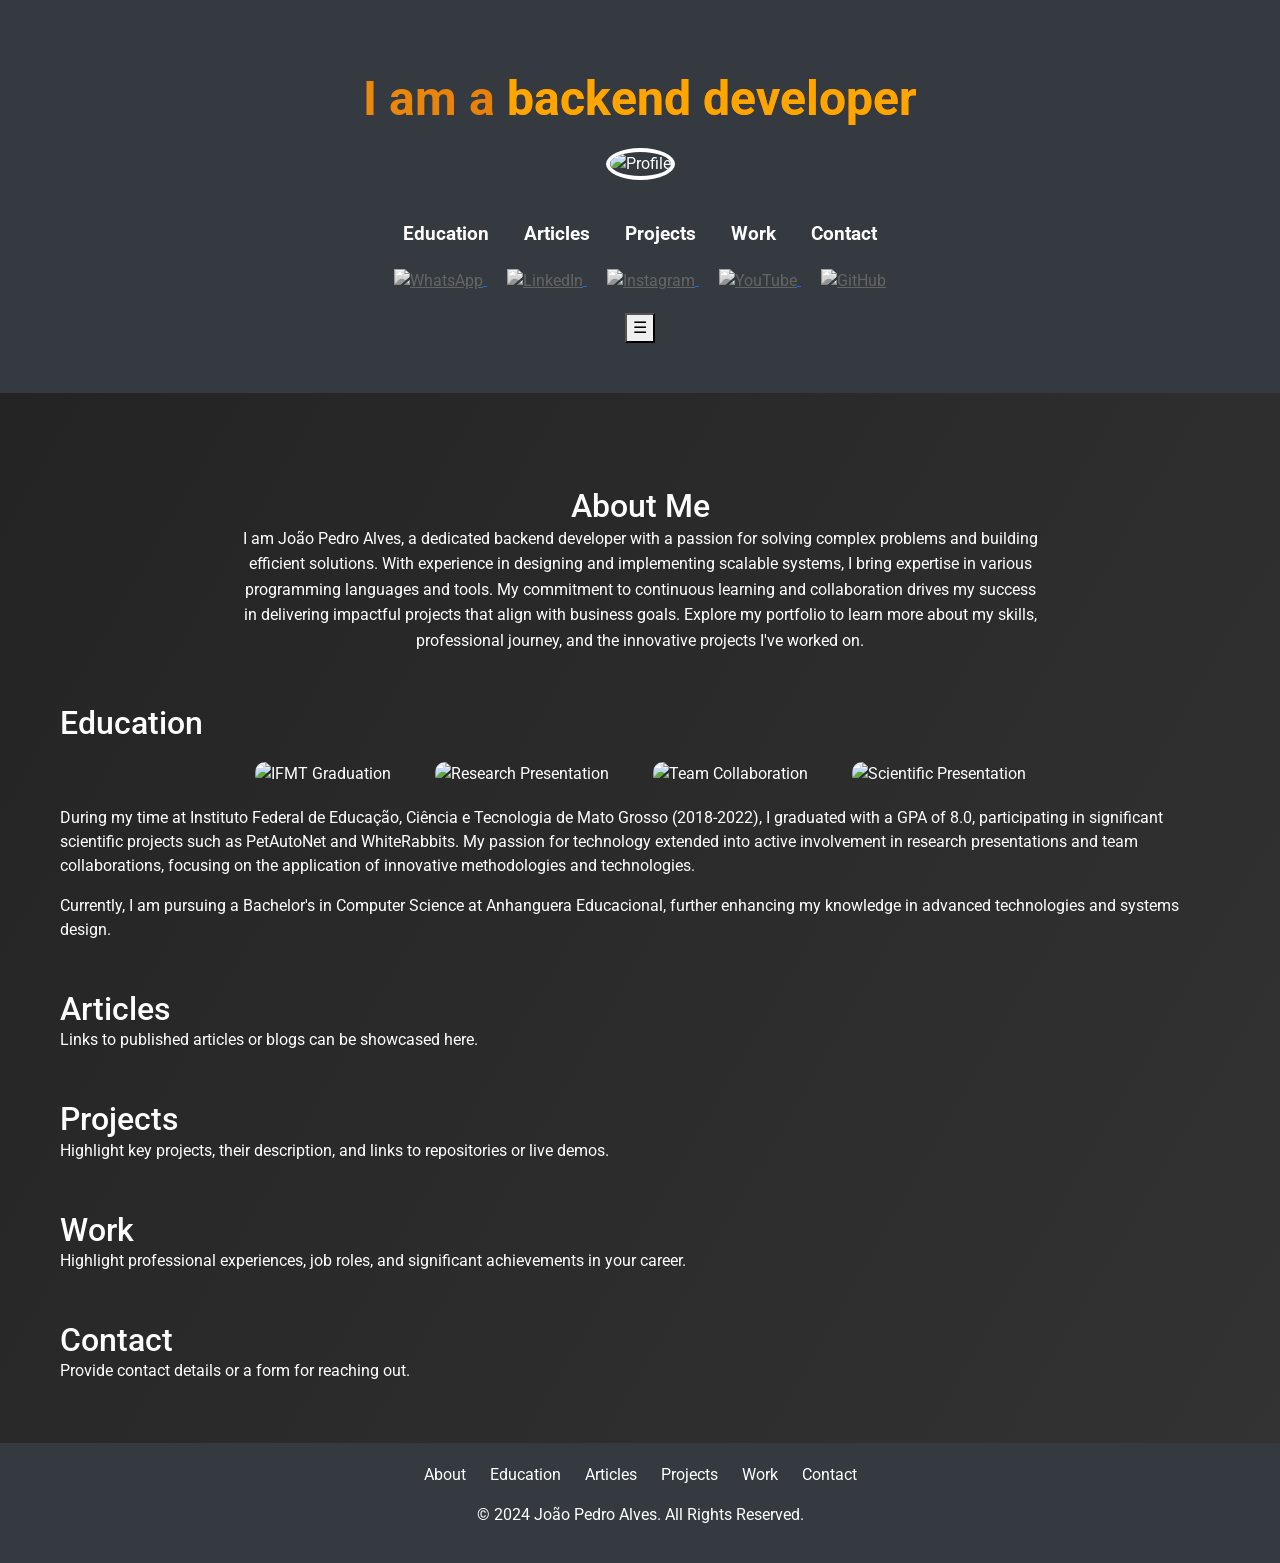
==== commit 76309d8b: "Merge branch 'develop' into main" ====
--- a/docs/index.html
+++ b/docs/index.html
@@ -1,456 +1,226 @@
 <!DOCTYPE html>
-<html lang="pt-BR">
-  <head>
-    <meta charset="UTF-8" />
-    <meta name="viewport" content="width=device-width, initial-scale=1.0" />
-    <meta name="description" content="Portfolio de João Pedro Alves, Desenvolvedor Backend Sênior especializado em .NET, APIs, microsserviços, cloud e soluções com IA generativa." />
-    <meta name="author" content="João Pedro Alves" />
-    <meta name="robots" content="index,follow" />
-    <meta property="og:title" content="João Pedro Alves | Senior Backend Developer" />
-    <meta property="og:description" content="Senior Backend Developer focused on .NET, APIs, microservices, cloud, and Generative AI solutions." />
-    <meta property="og:type" content="website" />
-    <meta property="og:url" content="https://joaopedrodeb.github.io/joaopedroalves.dev/" />
-    <meta property="og:image" content="https://joaopedrodeb.github.io/joaopedroalves.dev/images/profile/428616409_122126888714111612_8156701181659904174_n.jpg" />
-    <meta name="twitter:card" content="summary_large_image" />
-    <meta name="twitter:title" content="João Pedro Alves | Senior Backend Developer" />
-    <meta name="twitter:description" content="Senior Backend Developer focused on .NET, APIs, microservices, cloud, and Generative AI solutions." />
-    <meta name="twitter:image" content="https://joaopedrodeb.github.io/joaopedroalves.dev/images/profile/428616409_122126888714111612_8156701181659904174_n.jpg" />
-    <link rel="canonical" href="https://joaopedrodeb.github.io/joaopedroalves.dev/" />
-    <script type="application/ld+json">
-      {
-        "@context": "https://schema.org",
-        "@type": "Person",
-        "name": "João Pedro Alves",
-        "jobTitle": "Senior Backend Developer",
-        "description": "Senior Backend Developer focused on .NET, APIs, microservices, cloud, and Generative AI.",
-        "knowsAbout": [".NET", "C#", "Java", "Python", "AWS", "Microservices", "Distributed Systems", "Generative AI", "LLM", "RAG", "MCP", "Model Context Protocol"],
-        "sameAs": [
-          "https://github.com/joaopedrodeb",
-          "https://www.linkedin.com/in/joaopedroalves"
-        ],
-        "address": {
-          "@type": "Place",
-          "name": "Cuiabá, Mato Grosso, Brazil"
-        }
-      }
-    </script>
-    <script type="application/ld+json">
-      {
-        "@context": "https://schema.org",
-        "@type": "WebSite",
-        "name": "João Pedro Alves",
-        "url": "https://joaopedrodeb.github.io/joaopedroalves.dev/",
-        "inLanguage": ["pt-BR", "en"],
-        "publisher": {
-          "@type": "Person",
-          "name": "João Pedro Alves"
-        }
-      }
-    </script>
-    <link rel="icon" type="image/svg+xml" href="favicon.svg" />
-    <link rel="preconnect" href="https://fonts.googleapis.com" />
-    <link rel="preconnect" href="https://fonts.gstatic.com" crossorigin />
-    <link href="https://fonts.googleapis.com/css2?family=Inter:wght@400;500;600;700;800&display=swap" rel="stylesheet" />
-    <link rel="stylesheet" href="css/styles.css" />
-    <title>João Pedro Alves | Senior Backend Developer</title>
-  </head>
-  <body data-lang="pt">
-    <header class="site-header">
-      <div class="container">
-        <a class="brand" href="#top" aria-label="João Pedro Alves home">
-          <span class="brand-mark">JP</span>
-          <span>João Pedro Alves</span>
-        </a>
-
-        <nav id="site-nav" class="nav" aria-label="Main navigation">
-          <a href="#about" data-i18n="nav.about">Sobre</a>
-          <a href="#specialties" data-i18n="nav.specialties">Especialidades</a>
-          <a href="#stack" data-i18n="nav.stack">Stack</a>
-          <a href="#experience" data-i18n="nav.experience">Experiência</a>
-          <a href="#projects" data-i18n="nav.projects">Projetos</a>
-          <a href="#articles" data-i18n="nav.articles">Artigos</a>
-          <a href="#education" data-i18n="nav.education">Formação</a>
-          <a href="#contact" data-i18n="nav.contact">Contato</a>
-        </nav>
-
-        <div class="lang-switcher" aria-label="Language switcher">
-          <button type="button" data-lang-switch="pt" aria-label="Português" aria-pressed="true" class="active">PT</button>
-          <button type="button" data-lang-switch="en" aria-label="English" aria-pressed="false">EN</button>
+<html lang="en">
+<head>
+    <meta charset="UTF-8">
+    <meta name="viewport" content="width=device-width, initial-scale=1.0">
+    <title>João Pedro Alves | Portfolio</title>
+    <link href="https://fonts.googleapis.com/css2?family=Roboto:wght@400;700&family=Roboto+Slab:wght@400;700&display=swap" rel="stylesheet">
+    <link href="https://cdn.jsdelivr.net/npm/bootstrap@5.3.0-alpha1/dist/css/bootstrap.min.css" rel="stylesheet">
+    <link rel="stylesheet" href="styles.css">
+    <link rel="icon" href="https://github.com/joaopedrodeb/joaopedroalves.dev/blob/main/docs/images/428616409_122126888714111612_8156701181659904174_n.jpg?raw=true" type="image/png">
+
+    <!-- Open Graph Meta Tags -->
+    <meta property="og:title" content="João Pedro Alves | Portfolio">
+    <meta property="og:description" content="Explore o portfólio de João Pedro Alves, um desenvolvedor backend apaixonado por tecnologia e inovação.">
+    <meta property="og:image" content="https://github.com/joaopedrodeb/joaopedroalves.dev/blob/main/docs/images/428616409_122126888714111612_8156701181659904174_n.jpg?raw=true">
+    <meta property="og:url" content="https://joaopedrodeb.github.io/joaopedroalves.dev/">
+    <meta property="og:type" content="website">
+
+    <!-- Twitter Meta Tags -->
+    <meta name="twitter:card" content="summary_large_image">
+    <meta name="twitter:title" content="João Pedro Alves | Portfolio">
+    <meta name="twitter:description" content="Explore o portfólio de João Pedro Alves, um desenvolvedor backend apaixonado por tecnologia e inovação.">
+    <meta name="twitter:image" content="https://github.com/joaopedrodeb/joaopedroalves.dev/blob/main/docs/images/428616409_122126888714111612_8156701181659904174_n.jpg?raw=true">
+
+    <style>
+        .hero {
+            text-align: center;
+            background-color: #343a40;
+            color: white;
+            padding: 50px 0;
+        }
+
+        .hero h1 {
+            font-size: 3rem;
+            font-weight: bold;
+        }
+
+        .hero .highlight {
+            color: orange;
+        }
+
+        .profile-image {
+            width: 150px;
+            height: 150px;
+            border-radius: 50%;
+            border: 4px solid #fff;
+            margin: 20px auto;
+        }
+
+        .menu {
+            margin-top: 20px;
+        }
+
+        .menu a {
+            margin: 0 15px;
+            font-size: 1.2rem;
+            color: white;
+            text-decoration: none;
+        }
+
+        .menu a:hover {
+            color: orange;
+        }
+
+        .social-icons {
+            margin-top: 20px;
+        }
+
+        .social-icons a {
+            margin: 0 10px;
+        }
+
+        .social-icons img {
+            width: 40px;
+            height: 40px;
+            filter: grayscale(100%);
+            transition: filter 0.3s;
+        }
+
+        .social-icons img:hover {
+            filter: none;
+        }
+
+        .about {
+            text-align: center;
+            margin: 50px 0;
+        }
+
+        .footer {
+            background-color: #343a40;
+            color: white;
+            padding: 20px 0;
+        }
+
+        .footer .map-site a {
+            margin: 0 10px;
+            color: white;
+            text-decoration: none;
+        }
+
+        .footer .map-site a:hover {
+            color: orange;
+        }
+
+        .education-images img {
+            width: 100%;
+            max-width: 400px;
+            margin: 20px;
+            border-radius: 10px;
+        }
+
+        /* Responsive Menu */
+        @media (max-width: 768px) {
+            .menu {
+                display: flex;
+                flex-direction: column;
+                align-items: center;
+                gap: 10px;
+            }
+
+            .social-icons {
+                display: flex;
+                flex-wrap: wrap;
+                justify-content: center;
+                gap: 10px;
+            }
+
+            .education-images {
+                display: flex;
+                flex-wrap: wrap;
+                justify-content: center;
+            }
+        }
+
+        
+    </style>
+</head>
+<body>
+    <header class="hero">
+        <div class="container">
+            <h1>I am a <span class="highlight">backend developer</span></h1>
+            <img class="profile-image" src="https://github.com/joaopedrodeb/joaopedroalves.dev/blob/main/docs/images/428616409_122126888714111612_8156701181659904174_n.jpg?raw=true" alt="Profile">
+            <nav class="menu">
+                <a href="#education">Education</a>
+                <a href="#articles">Articles</a>
+                <a href="#projects">Projects</a>
+                <a href="#work">Work</a>
+                <a href="#contact">Contact</a>
+            </nav>
+            <div class="social-icons">
+                <a href="http://wa.me/5565992488370" target="_blank">
+                    <img src="https://static.vecteezy.com/system/resources/previews/018/930/564/non_2x/whatsapp-logo-whatsapp-icon-whatsapp-transparent-free-png.png" alt="WhatsApp">
+                </a>
+                <a href="https://www.linkedin.com/in/joaopedroalvesdemoraes/" target="_blank">
+                    <img src="https://cdn-icons-png.flaticon.com/512/174/174857.png" alt="LinkedIn">
+                </a>
+                <a href="https://www.instagram.com/joaopedrooalv/" target="_blank">
+                    <img src="https://upload.wikimedia.org/wikipedia/commons/thumb/a/a5/Instagram_icon.png/1200px-Instagram_icon.png" alt="Instagram">
+                </a>
+                <a href="https://www.youtube.com/@JoaoPedro-rh3nv" target="_blank">
+                    <img src="https://www.unirio.br/cla/ivl/youtube.png/image" alt="YouTube">
+                </a>
+                <a href="https://github.com/joaopedrodeb" target="_blank">
+                    <img src="https://cdn-icons-png.flaticon.com/512/25/25231.png" alt="GitHub">
+                </a>
+            </div>
         </div>
 
         <button id="mobile-menu-toggle" class="mobile-menu-toggle" aria-label="Toggle menu" aria-expanded="false">☰</button>
       </div>
     </header>
 
-    <main id="top">
-      <section class="hero section">
-        <div class="container hero-grid">
-          <div class="hero-copy">
-            <div class="hero-badge" data-i18n="hero.badge">Disponível para desafios técnicos</div>
-            <h1 class="hero-title">
-              <span data-i18n="hero.title">Engenharia Backend para sistemas escaláveis e confiáveis</span>
-            </h1>
-            <p class="lead" data-i18n="hero.subtitle">
-              Desenvolvedor Backend Sênior especializado em .NET, APIs, microsserviços, cloud e soluções com IA generativa.
-            </p>
-            <div class="hero-actions">
-              <a class="button primary" href="#projects" data-i18n="cta.projects">Ver projetos</a>
-              <a class="button secondary" href="#articles" data-i18n="cta.articles">Ler artigos</a>
+    <main class="main container mt-4">
+        <section id="about" class="about">
+            <h2>About Me</h2>
+            <p>I am João Pedro Alves, a dedicated backend developer with a passion for solving complex problems and building efficient solutions. With experience in designing and implementing scalable systems, I bring expertise in various programming languages and tools. My commitment to continuous learning and collaboration drives my success in delivering impactful projects that align with business goals. Explore my portfolio to learn more about my skills, professional journey, and the innovative projects I've worked on.</p>
+        </section>
+
+        <section id="education" class="mt-5">
+            <h2>Education</h2>
+            <div class="education-images text-center">
+                <img src="https://media.licdn.com/dms/image/v2/D4D2DAQGId5b8_WJSkA/profile-treasury-image-shrink_1920_1920/profile-treasury-image-shrink_1920_1920/0/1691267686928?e=1735257600&v=beta&t=-mlakK7n0zRahrSanbaavwmlCX_navhJrDiteTTSPjI" alt="IFMT Graduation">
+                <img src="https://media.licdn.com/dms/image/v2/D4D12AQEPSU81aFzZkg/article-inline_image-shrink_1500_2232/article-inline_image-shrink_1500_2232/0/1683934669554?e=1740009600&v=beta&t=OWPFiNuOdCSaO5w1NWLaJKCRTPBJtZ5HubDhrL-0jCc" alt="Research Presentation">
+                <img src="https://media.licdn.com/dms/image/v2/D4D12AQFDekn3JSiz9A/article-cover_image-shrink_720_1280/article-cover_image-shrink_720_1280/0/1679320995301?e=1740009600&v=beta&t=TxZmQuEe3NcrIi3Y7z6oBJChYSDFuB7XsAS51SPMPAQ" alt="Team Collaboration">
+                <img src="https://media.licdn.com/dms/image/v2/D4D12AQGRv7Sbqchn2A/article-inline_image-shrink_1000_1488/article-inline_image-shrink_1000_1488/0/1679321406671?e=1740009600&v=beta&t=DnOE2NMZN5UV-FaU72Zo0c-XMjbhPViqeXOk5AbQCj0" alt="Scientific Presentation">
             </div>
-            <div class="hero-meta">
-              <div class="hero-stat">
-                <strong>6+ yrs</strong>
-                <span class="small-text">Backend</span>
-              </div>
-              <div class="hero-stat">
-                <strong>Cloud</strong>
-                <span class="small-text">AWS / Azure</span>
-              </div>
-              <div class="hero-stat">
-                <strong><span id="animated-words" class="animated-words">APIs</span></strong>
-                <span class="small-text">Systems</span>
-              </div>
-            </div>
-          </div>
-
-          <div class="hero-visual" aria-label="Backend system flow illustration">
-            <div class="flow-lines">
-              <svg viewBox="0 0 500 420" aria-hidden="true">
-                <path d="M150 120 C 220 90, 250 110, 300 150" />
-                <path d="M360 150 C 400 180, 390 220, 360 250" />
-                <path d="M170 300 C 235 345, 270 310, 325 275" />
-                <path d="M110 250 C 165 225, 205 245, 245 270" />
-              </svg>
-            </div>
-
-            <div class="system-node node-api"><span>API</span></div>
-            <div class="system-node node-mq"><span>Kafka</span></div>
-            <div class="system-node node-db"><span>DB</span></div>
-            <div class="system-node node-cloud"><span>Cloud</span></div>
-            <div class="system-node node-core"><span>Backend</span></div>
-          </div>
-        </div>
-      </section>
-
-      <section id="about" class="section">
-        <div class="container about-grid">
-          <div>
-            <div class="section-header">
-              <div class="section-eyebrow" data-i18n="about.eyebrow">Perfil profissional</div>
-              <h2 data-i18n="about.heading">Construo software backend que conecta negócio, arquitetura e operação.</h2>
-            </div>
-            <p data-i18n="about.paragraph1">Desenvolvedor Backend Sênior com mais de 6 anos de experiência em desenvolvimento de software, atuando principalmente com C#/.NET, além de Java e Python.</p>
-            <p data-i18n="about.paragraph2">Minha atuação abrange APIs, microsserviços, sistemas distribuídos, mensageria, cache, bancos relacionais e NoSQL, além de cloud e infraestrutura em AWS e Azure.</p>
-            <p data-i18n="about.paragraph3">Trabalho com arquitetura orientada a eventos, observabilidade e evolução de sistemas em produção, com foco em confiabilidade, escalabilidade e manutenção sustentável.</p>
-          </div>
-
-          <div class="card profile-card">
-            <img class="portrait" src="images/profile/428616409_122126888714111612_8156701181659904174_n.jpg" alt="Retrato profissional de João Pedro Alves" loading="lazy" width="640" height="760" onerror="this.onerror=null;this.src='images/profile/placeholder.svg';" />
-            <div class="profile-badges">
-              <span>.NET</span>
-              <span>AWS</span>
-              <span>AI</span>
-            </div>
-          </div>
-        </div>
-      </section>
-
-      <section id="specialties" class="section">
-        <div class="container">
-          <div class="section-header">
-            <div class="section-eyebrow" data-i18n="sections.specialties">Especialidades</div>
-            <h2 data-i18n="specialties.title">Especialidades</h2>
-          </div>
-
-          <div class="specialties-grid">
-            <article class="card">
-              <div class="specialty-icon">B</div>
-              <h3 data-i18n="specialties.backend.title">Backend Engineering</h3>
-              <p data-i18n="specialties.backend.text">C#, .NET, Java, Python, APIs REST, processamento assíncrono e serviços de alta disponibilidade.</p>
-            </article>
-            <article class="card">
-              <div class="specialty-icon">A</div>
-              <h3 data-i18n="specialties.architecture.title">Software Architecture</h3>
-              <p data-i18n="specialties.architecture.text">Microsserviços, sistemas distribuídos, arquitetura orientada a eventos, mensageria e integração entre sistemas.</p>
-            </article>
-            <article class="card">
-              <div class="specialty-icon">C</div>
-              <h3 data-i18n="specialties.cloud.title">Cloud & DevOps</h3>
-              <p data-i18n="specialties.cloud.text">AWS, Azure, Docker, Kubernetes, GitHub Actions, CI/CD, infraestrutura e deploy.</p>
-            </article>
-            <article class="card">
-              <div class="specialty-icon">D</div>
-              <h3 data-i18n="specialties.data.title">Data & Messaging</h3>
-              <p data-i18n="specialties.data.text">Kafka, Redis, SQL Server, PostgreSQL, MongoDB, bancos relacionais e NoSQL.</p>
-            </article>
-            <article class="card">
-              <div class="specialty-icon">O</div>
-              <h3 data-i18n="specialties.observability.title">Observability</h3>
-              <p data-i18n="specialties.observability.text">Logs estruturados, métricas, tracing, monitoramento, troubleshooting e sustentação de produção.</p>
-            </article>
-            <article class="card">
-              <div class="specialty-icon">AI</div>
-              <h3 data-i18n="specialties.ai.title">Generative AI</h3>
-              <p data-i18n="specialties.ai.text">LLMs, Retrieval-Augmented Generation, Model Context Protocol, AI Guardrails, Prompt Engineering e integrações com ferramentas.</p>
-            </article>
-          </div>
-        </div>
-      </section>
-
-      <section id="stack" class="section">
-        <div class="container">
-          <div class="section-header">
-            <div class="section-eyebrow" data-i18n="sections.stack">Stack tecnológica</div>
-            <h2 data-i18n="stack.title">Stack tecnológica</h2>
-          </div>
-          <div class="stack-grid">
-            <div class="card stack-category">
-              <h3 data-i18n="stack.categories.languages">Languages</h3>
-              <div class="tech-list">
-                <span class="tech-pill">C#</span>
-                <span class="tech-pill">.NET</span>
-                <span class="tech-pill">Java</span>
-                <span class="tech-pill">Python</span>
-                <span class="tech-pill">TypeScript</span>
-                <span class="tech-pill">SQL</span>
-              </div>
-            </div>
-            <div class="card stack-category">
-              <h3 data-i18n="stack.categories.backend">Backend</h3>
-              <div class="tech-list">
-                <span class="tech-pill">ASP.NET Core</span>
-                <span class="tech-pill">Spring Boot</span>
-                <span class="tech-pill">REST APIs</span>
-                <span class="tech-pill">gRPC</span>
-                <span class="tech-pill">WebSockets</span>
-              </div>
-            </div>
-            <div class="card stack-category">
-              <h3 data-i18n="stack.categories.architecture">Architecture</h3>
-              <div class="tech-list">
-                <span class="tech-pill">Microservices</span>
-                <span class="tech-pill">Distributed Systems</span>
-                <span class="tech-pill">Event-Driven Architecture</span>
-                <span class="tech-pill">DDD</span>
-                <span class="tech-pill">Hexagonal Architecture</span>
-              </div>
-            </div>
-            <div class="card stack-category">
-              <h3 data-i18n="stack.categories.cloud">Cloud</h3>
-              <div class="tech-list">
-                <span class="tech-pill">AWS</span>
-                <span class="tech-pill">Azure</span>
-                <span class="tech-pill">Serverless</span>
-                <span class="tech-pill">Cloud Architecture</span>
-              </div>
-            </div>
-            <div class="card stack-category">
-              <h3 data-i18n="stack.categories.data">Data</h3>
-              <div class="tech-list">
-                <span class="tech-pill">Kafka</span>
-                <span class="tech-pill">Redis</span>
-                <span class="tech-pill">SQL Server</span>
-                <span class="tech-pill">PostgreSQL</span>
-                <span class="tech-pill">MongoDB</span>
-              </div>
-            </div>
-            <div class="card stack-category">
-              <h3 data-i18n="stack.categories.devops">DevOps</h3>
-              <div class="tech-list">
-                <span class="tech-pill">Docker</span>
-                <span class="tech-pill">Kubernetes</span>
-                <span class="tech-pill">GitHub Actions</span>
-                <span class="tech-pill">CI/CD</span>
-                <span class="tech-pill">Terraform</span>
-              </div>
-            </div>
-            <div class="card stack-category">
-              <h3 data-i18n="stack.categories.observability">Observability</h3>
-              <div class="tech-list">
-                <span class="tech-pill">OpenTelemetry</span>
-                <span class="tech-pill">Prometheus</span>
-                <span class="tech-pill">Grafana</span>
-                <span class="tech-pill">ELK</span>
-                <span class="tech-pill">Application Insights</span>
-              </div>
-            </div>
-            <div class="card stack-category">
-              <h3 data-i18n="stack.categories.ai">Generative AI</h3>
-              <div class="tech-list">
-                <span class="tech-pill">LLMs</span>
-                <span class="tech-pill">RAG</span>
-                <span class="tech-pill">MCP</span>
-                <span class="tech-pill">AI Guardrails</span>
-                <span class="tech-pill">Prompt Engineering</span>
-              </div>
-            </div>
-          </div>
-        </div>
-      </section>
-
-      <section id="experience" class="section">
-        <div class="container">
-          <div class="section-header">
-            <div class="section-eyebrow" data-i18n="sections.experience">Experiência profissional</div>
-            <h2 data-i18n="experience.title">Experiência profissional</h2>
-          </div>
-
-          <div class="timeline">
-            <article class="card timeline-item">
-              <div class="timeline-period">2023 — Presente</div>
-              <h3 class="timeline-role">Senior Backend Developer</h3>
-              <p class="small-text">Backend / Platform engineering</p>
-              <p>Desenvolvimento e evolução de serviços backend, integrações distribuídas e melhoria de confiabilidade em ambientes cloud, com foco em APIs, mensageria e observabilidade.</p>
-            </article>
-            <article class="card timeline-item">
-              <div class="timeline-period">2020 — 2023</div>
-              <h3 class="timeline-role">Backend Developer</h3>
-              <p class="small-text">Product engineering</p>
-              <p>Modernização de sistemas legados, implementação de microsserviços e atuação em qualidade de software, arquitetura e deploy contínuo.</p>
-            </article>
-            <article class="card timeline-item">
-              <div class="timeline-period">2018 — 2020</div>
-              <h3 class="timeline-role">Software Engineer</h3>
-              <p class="small-text">Applications</p>
-              <p>Atuação em desenvolvimento de aplicações empresariais, APIs e integração entre sistemas, com foco em manutenção e evolução em produção.</p>
-            </article>
-          </div>
-        </div>
-      </section>
-
-      <section id="projects" class="section">
-        <div class="container">
-          <div class="section-header">
-            <div class="section-eyebrow" data-i18n="sections.projects">Projetos</div>
-            <h2 data-i18n="projects.title">Projetos</h2>
-          </div>
-          <div id="projects-list" class="projects-grid" aria-live="polite"></div>
-        </div>
-      </section>
-
-      <section id="articles" class="section">
-        <div class="container">
-          <div class="section-header">
-            <div class="section-eyebrow" data-i18n="sections.articles">Artigos</div>
-            <h2 data-i18n="articles.title">Artigos</h2>
-          </div>
-
-          <div class="articles-toolbar">
-            <div class="search-box">
-              <input id="article-search" type="search" placeholder="Buscar artigos" aria-label="Buscar artigos" />
-            </div>
-            <div class="filter-box">
-              <select id="article-tag-filter" aria-label="Filtrar por tag">
-                <option value="all">Todos</option>
-              </select>
-            </div>
-            <div class="filter-box">
-              <select id="article-sort" aria-label="Ordenar artigos">
-                <option value="newest">Mais recentes</option>
-                <option value="oldest">Mais antigos</option>
-              </select>
-            </div>
-          </div>
-
-          <div id="articles-list" class="projects-grid" aria-live="polite"></div>
-        </div>
-      </section>
-
-      <section id="education" class="section">
-        <div class="container">
-          <div class="section-header">
-            <div class="section-eyebrow" data-i18n="sections.education">Certificações e formação</div>
-            <h2 data-i18n="education.title">Certificações e formação</h2>
-          </div>
-
-          <div class="education-list">
-            <div class="card">
-              <ul>
-                <li>Foco em desenvolvimento backend, arquitetura distribuída e engenharia de software orientada a produto.</li>
-                <li>Experiência prática em evolução de sistemas legados e migração para arquiteturas modernas.</li>
-                <li>Atuação contínua em cloud, DevOps e engenharia de confiabilidade no ciclo completo de vida do software.</li>
-              </ul>
-            </div>
-
-            <div class="card">
-              <div class="credly-grid">
-                <div data-iframe-width="150" data-iframe-height="270" data-share-badge-id="89cff729-a8f7-4f2b-b372-d7a18ad26110" data-share-badge-host="https://www.credly.com"></div>
-                <div data-iframe-width="150" data-iframe-height="270" data-share-badge-id="6b24cc5c-ccae-4ac3-94da-52432d721322" data-share-badge-host="https://www.credly.com"></div>
-                <div data-iframe-width="150" data-iframe-height="270" data-share-badge-id="42f0f6bd-affe-410f-a803-610e5f870828" data-share-badge-host="https://www.credly.com"></div>
-                <div data-iframe-width="150" data-iframe-height="270" data-share-badge-id="b41a153e-fd31-40ec-b22f-02c777dd4ac1" data-share-badge-host="https://www.credly.com"></div>
-                <div data-iframe-width="150" data-iframe-height="270" data-share-badge-id="1ab44d19-784d-4442-8755-c77dd40886e8" data-share-badge-host="https://www.credly.com"></div>
-                <div data-iframe-width="150" data-iframe-height="270" data-share-badge-id="c65da154-c67c-47d3-b7c8-6006abf60632" data-share-badge-host="https://www.credly.com"></div>
-                <div data-iframe-width="150" data-iframe-height="270" data-share-badge-id="336db910-9fb1-4f1b-8094-9f0a155c0ee8" data-share-badge-host="https://www.credly.com"></div>
-                <div data-iframe-width="150" data-iframe-height="270" data-share-badge-id="0cb95a07-07f7-48cb-94c1-ea2c464a9f57" data-share-badge-host="https://www.credly.com"></div>
-              </div>
-              <script type="text/javascript" async src="//cdn.credly.com/assets/utilities/embed.js"></script>
-            </div>
-          </div>
-        </div>
-      </section>
-
-      <section id="contact" class="section">
-        <div class="container contact-grid">
-          <div>
-            <div class="section-header">
-              <div class="section-eyebrow" data-i18n="sections.contact">Contato</div>
-              <h2 data-i18n="contact.title">Contato</h2>
-            </div>
-            <p data-i18n="contact.text">Estou disponível para discutir arquitetura, backend, evolução de sistemas, cloud e soluções com IA generativa.</p>
-            <p class="small-text">Site estático: para enviar mensagens, conecte um serviço externo de e-mail ou formulário.</p>
-          </div>
-
-          <div class="contact-list">
-            <div class="contact-item">
-              <div class="contact-icon">in</div>
-              <div>
-                <strong>LinkedIn</strong><br />
-                <a href="https://www.linkedin.com/in/joaopedroalves" target="_blank" rel="noreferrer noopener">linkedin.com/in/joaopedroalves</a>
-              </div>
-            </div>
-            <div class="contact-item">
-              <div class="contact-icon">GH</div>
-              <div>
-                <strong>GitHub</strong><br />
-                <a href="https://github.com/joaopedrodeb" target="_blank" rel="noreferrer noopener">github.com/joaopedrodeb</a>
-              </div>
-            </div>
-            <div class="contact-item">
-              <div class="contact-icon">@</div>
-              <div>
-                <strong>E-mail</strong><br />
-                <a href="mailto:joaopedrodevdb@outlook.com">joaopedrodevdb@outlook.com</a>
-              </div>
-            </div>
-            <div class="contact-item">
-              <div class="contact-icon">◎</div>
-              <div>
-                <strong>Localização</strong><br />
-                <span>Cuiabá, Mato Grosso, Brasil</span>
-              </div>
-            </div>
-          </div>
-        </div>
-      </section>
+            <p>During my time at Instituto Federal de Educação, Ciência e Tecnologia de Mato Grosso (2018-2022), I graduated with a GPA of 8.0, participating in significant scientific projects such as PetAutoNet and WhiteRabbits. My passion for technology extended into active involvement in research presentations and team collaborations, focusing on the application of innovative methodologies and technologies.</p>
+            <p>Currently, I am pursuing a Bachelor's in Computer Science at Anhanguera Educacional, further enhancing my knowledge in advanced technologies and systems design.</p>
+        </section>
+
+        <section id="articles" class="mt-5">
+            <h2>Articles</h2>
+            <p>Links to published articles or blogs can be showcased here.</p>
+        </section>
+
+        <section id="projects" class="mt-5">
+            <h2>Projects</h2>
+            <p>Highlight key projects, their description, and links to repositories or live demos.</p>
+        </section>
+
+        <section id="work" class="mt-5">
+            <h2>Work</h2>
+            <p>Highlight professional experiences, job roles, and significant achievements in your career.</p>
+        </section>
+
+        <section id="contact" class="mt-5">
+            <h2>Contact</h2>
+            <p>Provide contact details or a form for reaching out.</p>
+        </section>
     </main>
 
-    <footer class="site-footer">
-      <div class="container">
-        <div>© <span id="year"></span> João Pedro Alves. <span data-i18n="footer.rights">Todos os direitos reservados.</span></div>
-        <nav class="footer-nav" aria-label="Footer navigation">
-          <a href="#about">Sobre</a>
-          <a href="#projects">Projetos</a>
-          <a href="#articles">Artigos</a>
-          <a href="#contact">Contato</a>
+    <footer class="footer text-center mt-4">
+        <nav class="map-site">
+            <a href="#about">About</a>
+            <a href="#education">Education</a>
+            <a href="#articles">Articles</a>
+            <a href="#projects">Projects</a>
+            <a href="#work">Work</a>
+            <a href="#contact">Contact</a>
         </nav>
-      </div>
+        <p class="mt-3">&copy; 2024 João Pedro Alves. All Rights Reserved.</p>
     </footer>
 
-    <button id="back-to-top" class="to-top" aria-label="Voltar ao topo">↑</button>
-
-    <script src="js/i18n.js"></script>
-    <script src="js/main.js"></script>
-    <script src="js/projects.js"></script>
-    <script src="js/articles.js"></script>
-  </body>
+    <script src="https://cdn.jsdelivr.net/npm/bootstrap@5.3.0-alpha1/dist/js/bootstrap.bundle.min.js"></script>
+</body>
 </html>
--- a/docs/styles.css
+++ b/docs/styles.css
@@ -0,0 +1,145 @@
+/* Global Styles */
+body {
+    font-family: 'Roboto', sans-serif;
+    margin: 0;
+    padding: 0;
+    background: linear-gradient(120deg, #222, #333);
+    color: #fff;
+}
+
+h1, h2, h3 {
+    margin: 0;
+}
+
+.container {
+    max-width: 1200px;
+    margin: 0 auto;
+    padding: 20px;
+}
+
+/* Header Section */
+header {
+    text-align: center;
+    padding: 50px 0;
+    position: relative;
+}
+
+header h1 {
+    font-size: 3rem;
+    font-weight: bold;
+    background: linear-gradient(to right, #f39c12, #d35400);
+    -webkit-background-clip: text;
+    color: transparent;
+}
+
+header .profile-image {
+    width: 150px;
+    height: 150px;
+    border-radius: 50%;
+    border: 4px solid #fff;
+    margin-top: 20px;
+    background-size: cover;
+    background-position: center;
+}
+
+header .menu {
+    margin-top: 20px;
+    font-size: 1.2rem;
+}
+
+header .menu a {
+    margin: 0 15px;
+    color: #fff;
+    font-weight: bold;
+    text-decoration: none;
+}
+
+header .menu a:hover {
+    color: #f39c12;
+    text-decoration: underline;
+}
+
+/* About Section */
+.about {
+    text-align: center;
+    margin: 50px 0;
+}
+
+.about p {
+    line-height: 1.6;
+    max-width: 800px;
+    margin: 0 auto;
+}
+
+/* Fonts Section */
+.fonts {
+    display: flex;
+    justify-content: space-around;
+    flex-wrap: wrap;
+    margin: 50px 0;
+}
+
+.fonts .font-card {
+    background: #444;
+    padding: 20px;
+    border-radius: 8px;
+    width: 250px;
+    text-align: center;
+    margin: 10px;
+    box-shadow: 0 4px 8px rgba(0, 0, 0, 0.2);
+}
+
+.fonts .font-card h3 {
+    font-size: 1.5rem;
+    margin-bottom: 10px;
+}
+
+/* Colors Section */
+.colors {
+    text-align: center;
+    margin: 50px 0;
+}
+
+.colors .color-circle {
+    display: inline-block;
+    width: 50px;
+    height: 50px;
+    border-radius: 50%;
+    margin: 10px;
+    border: 2px solid #fff;
+}
+
+.colors .color-1 {
+    background: #8e44ad;
+}
+
+.colors .color-2 {
+    background: #d4ac0d;
+}
+
+.colors .color-3 {
+    background: #fff;
+}
+
+/* Footer Section */
+.footer {
+    background-color: #343a40;
+    color: white;
+    padding: 20px 0;
+    text-align: center;
+}
+
+.footer .map-site {
+    text-align: center;
+}
+
+.footer .map-site a {
+    margin: 0 10px;
+    color: white;
+    text-decoration: none;
+}
+
+.footer .map-site a:hover {
+    color: #f39c12;
+    text-decoration: underline;
+}
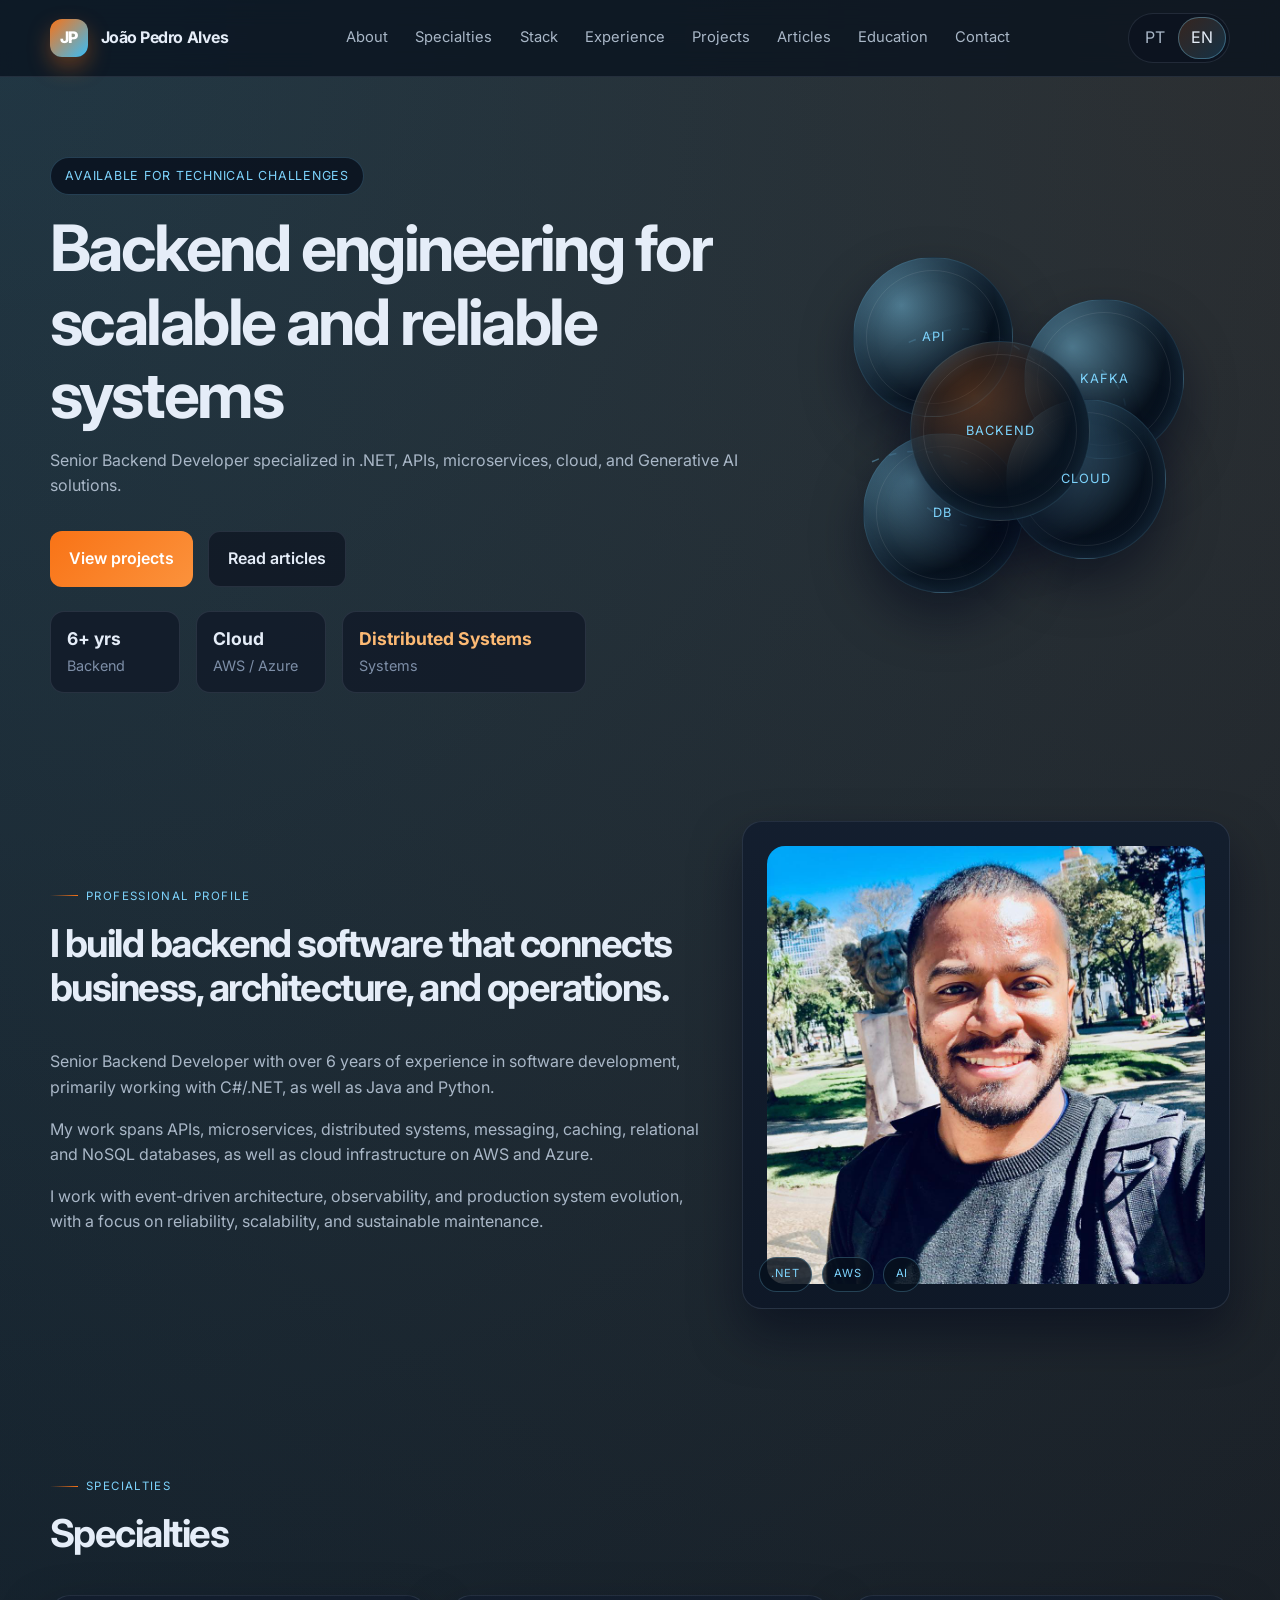
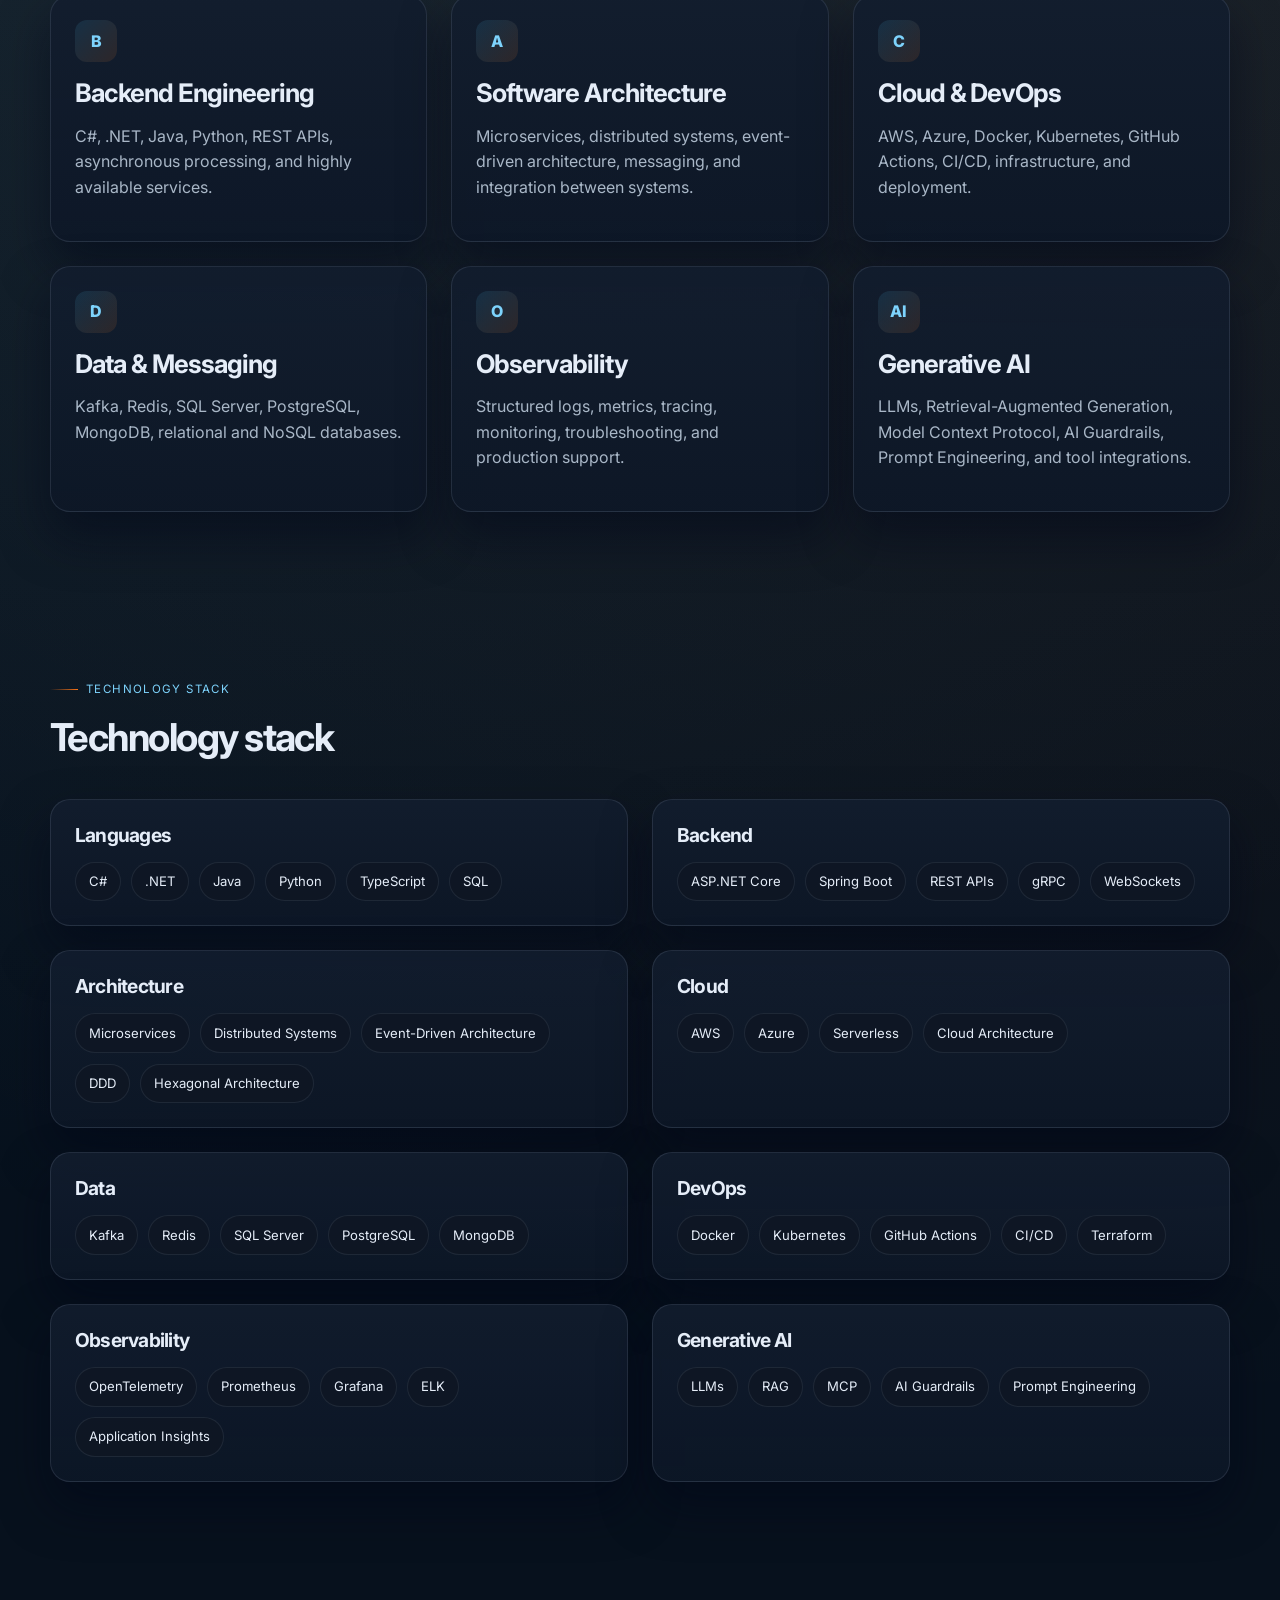
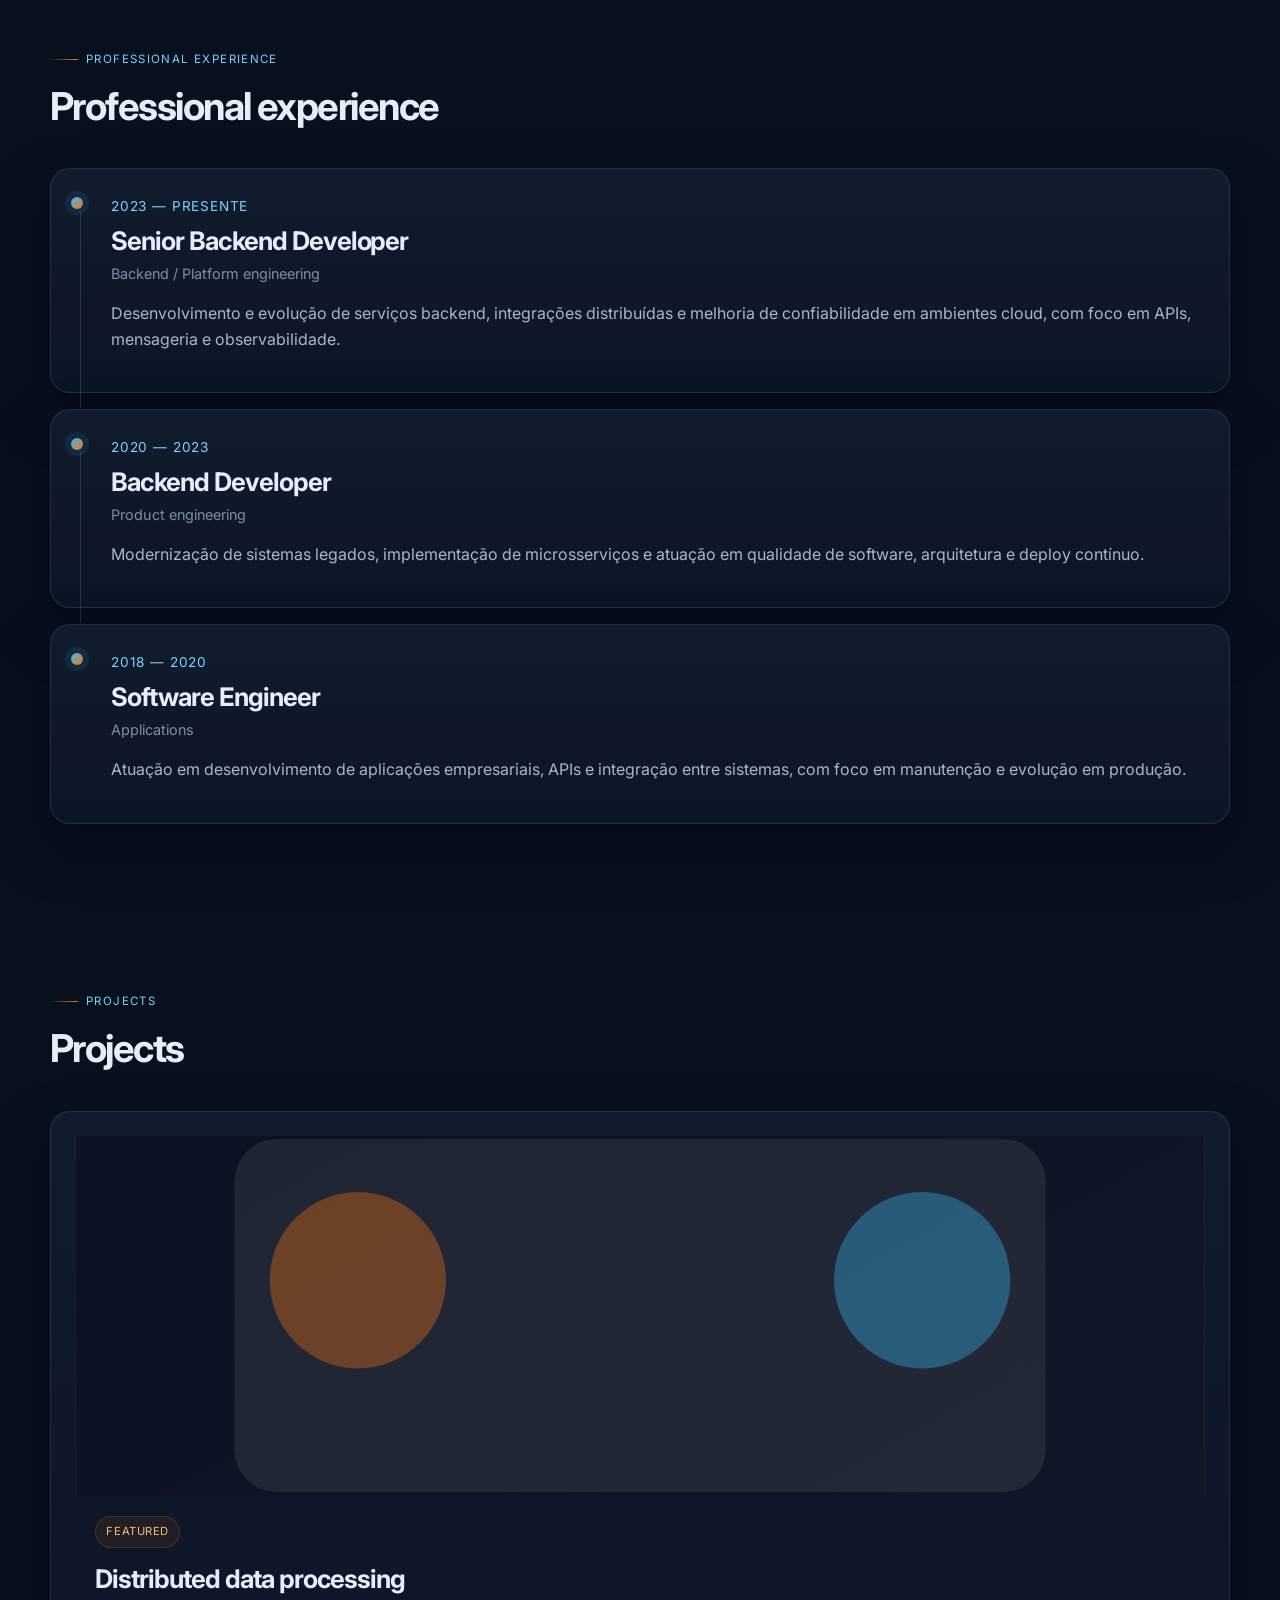
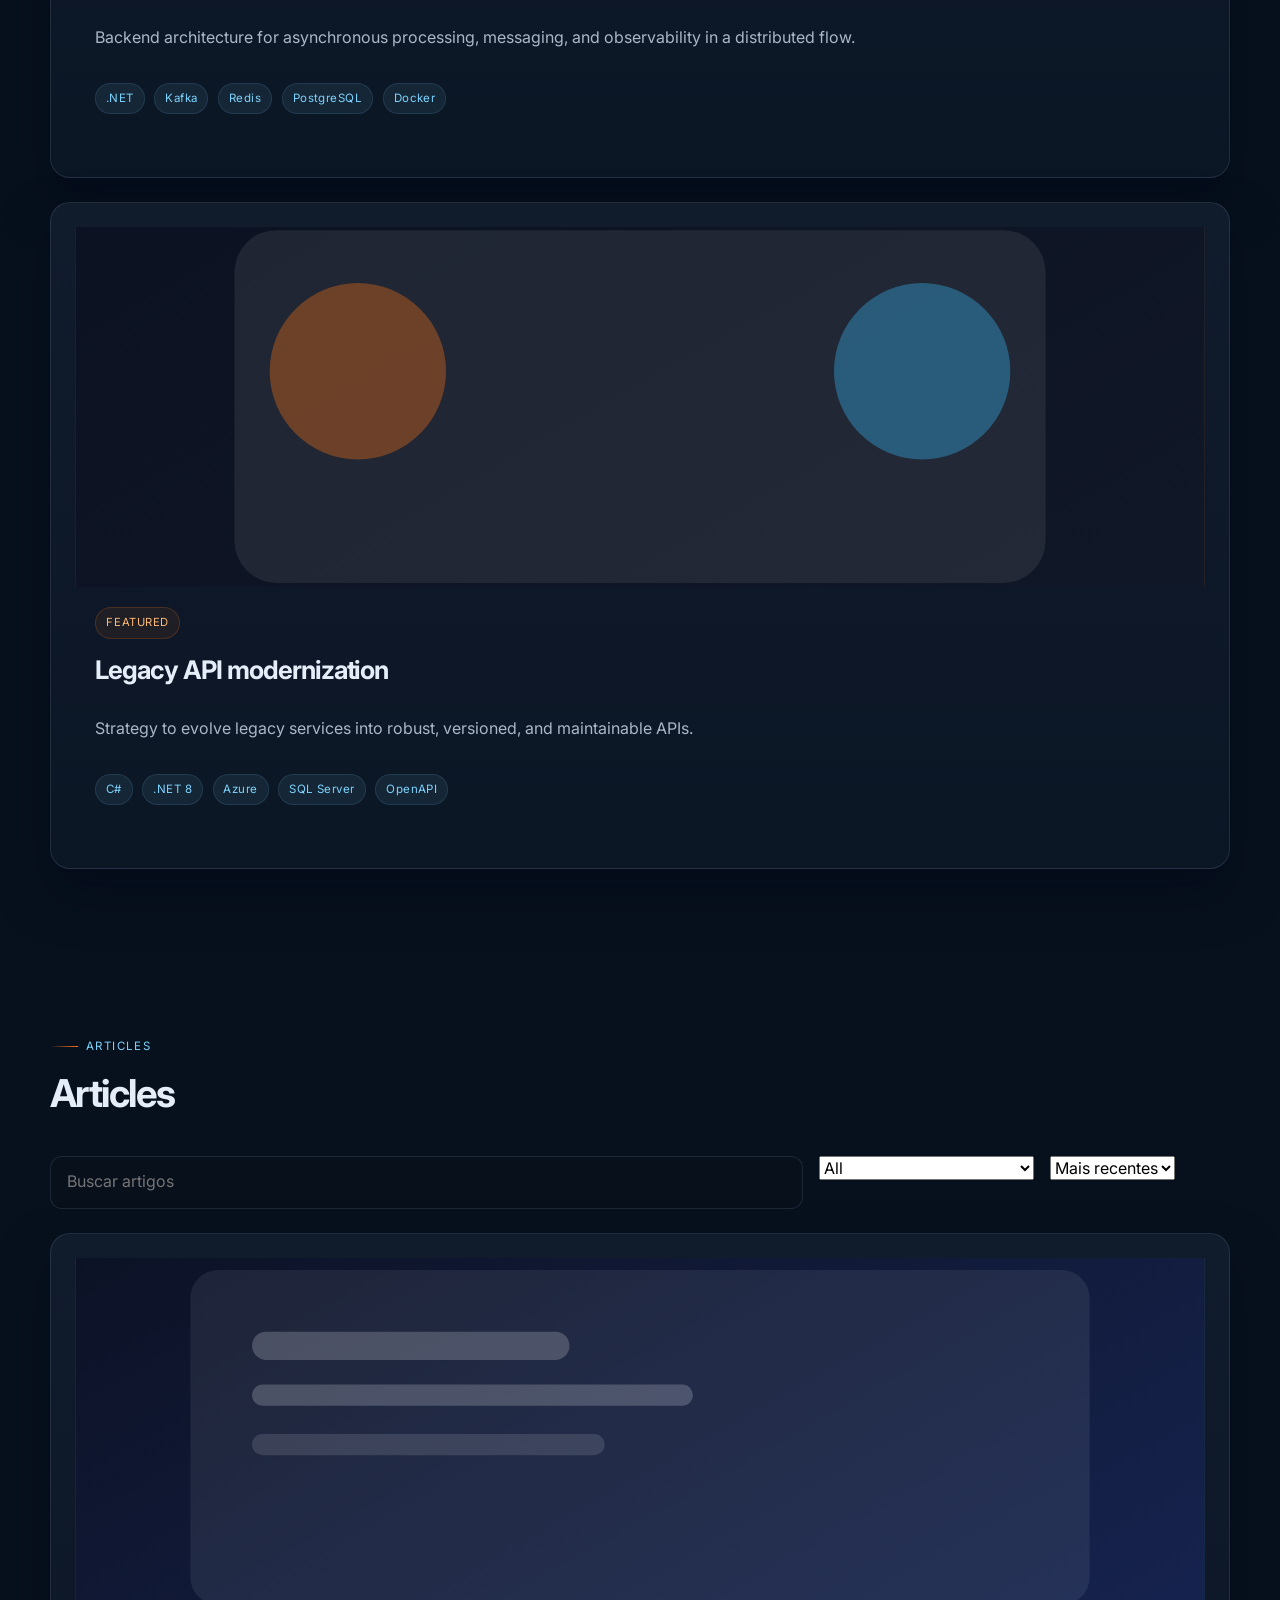
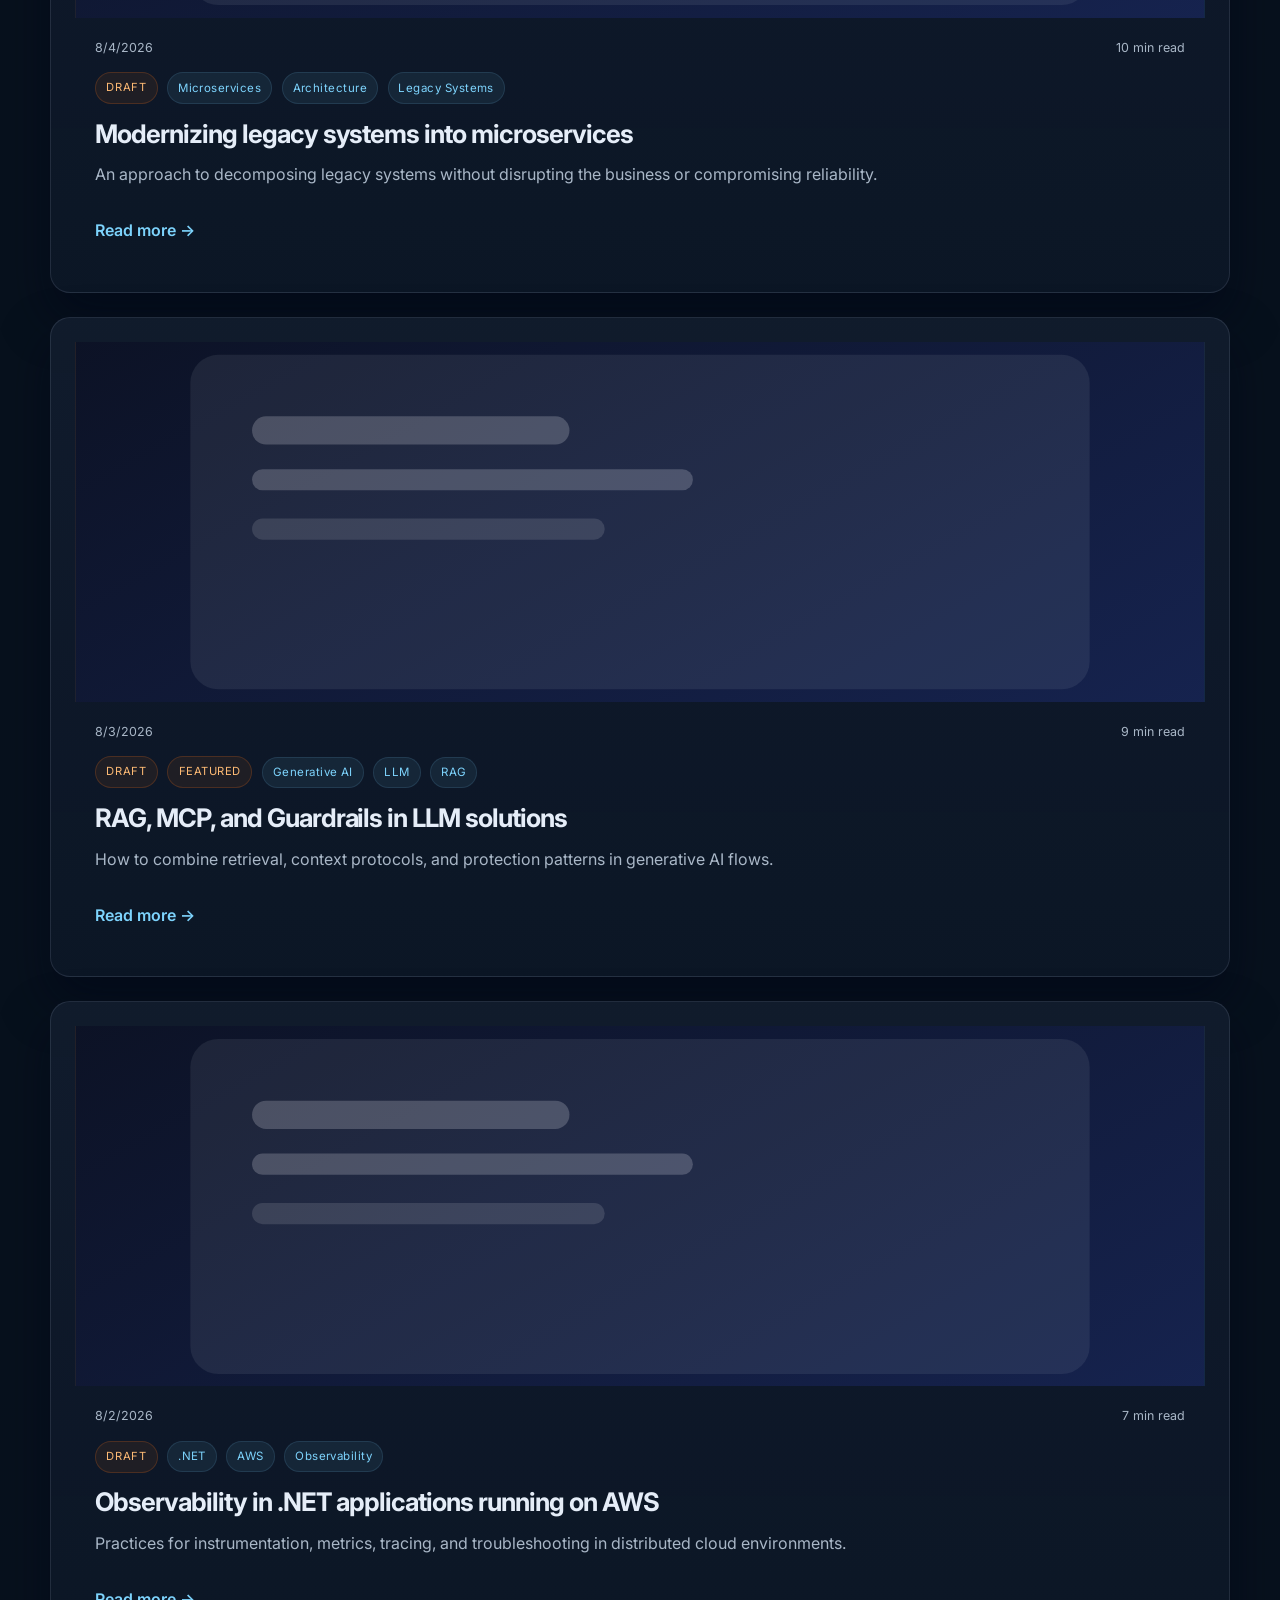
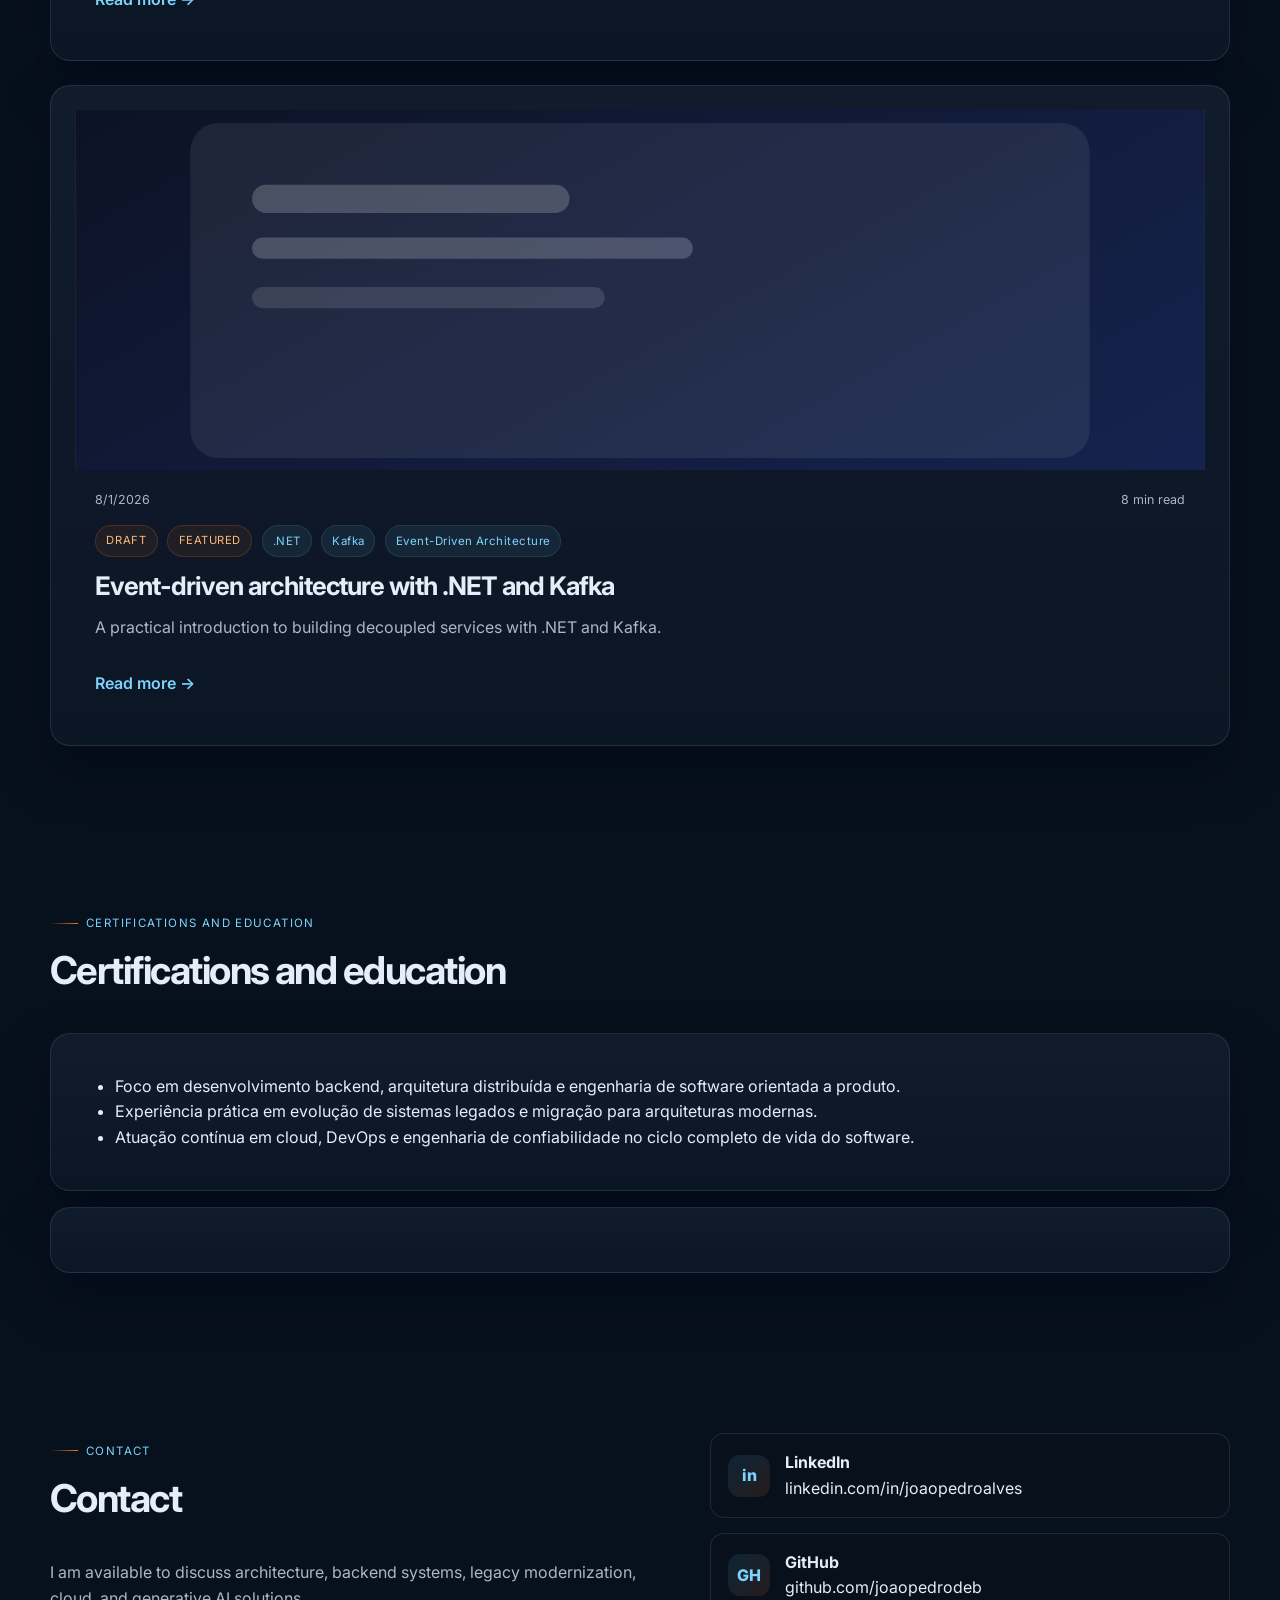
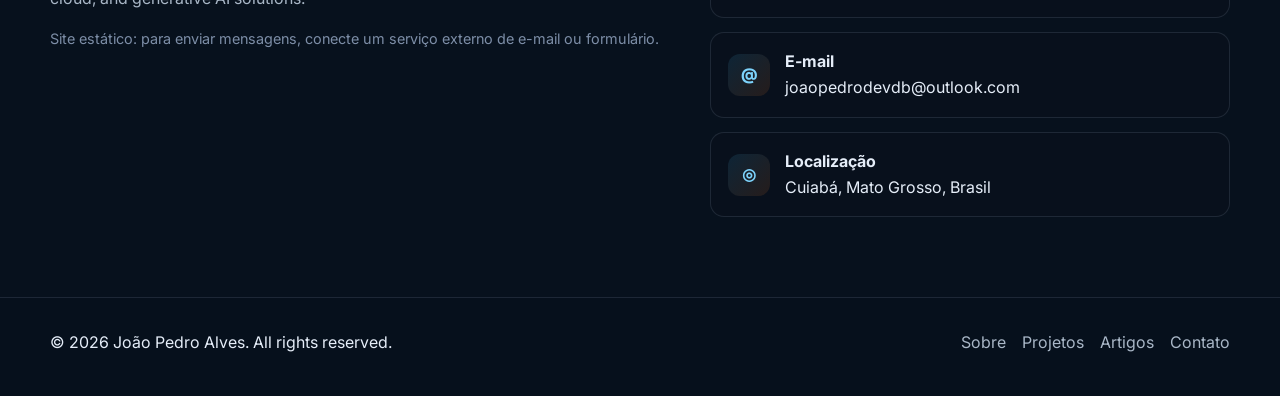
==== commit 68d9185e: "fix(ajustes): ajustes de sobrescrita." ====
--- a/docs/index.html
+++ b/docs/index.html
@@ -1,226 +1,456 @@
 <!DOCTYPE html>
-<html lang="en">
-<head>
-    <meta charset="UTF-8">
-    <meta name="viewport" content="width=device-width, initial-scale=1.0">
-    <title>João Pedro Alves | Portfolio</title>
-    <link href="https://fonts.googleapis.com/css2?family=Roboto:wght@400;700&family=Roboto+Slab:wght@400;700&display=swap" rel="stylesheet">
-    <link href="https://cdn.jsdelivr.net/npm/bootstrap@5.3.0-alpha1/dist/css/bootstrap.min.css" rel="stylesheet">
-    <link rel="stylesheet" href="styles.css">
-    <link rel="icon" href="https://github.com/joaopedrodeb/joaopedroalves.dev/blob/main/docs/images/428616409_122126888714111612_8156701181659904174_n.jpg?raw=true" type="image/png">
-
-    <!-- Open Graph Meta Tags -->
-    <meta property="og:title" content="João Pedro Alves | Portfolio">
-    <meta property="og:description" content="Explore o portfólio de João Pedro Alves, um desenvolvedor backend apaixonado por tecnologia e inovação.">
-    <meta property="og:image" content="https://github.com/joaopedrodeb/joaopedroalves.dev/blob/main/docs/images/428616409_122126888714111612_8156701181659904174_n.jpg?raw=true">
-    <meta property="og:url" content="https://joaopedrodeb.github.io/joaopedroalves.dev/">
-    <meta property="og:type" content="website">
-
-    <!-- Twitter Meta Tags -->
-    <meta name="twitter:card" content="summary_large_image">
-    <meta name="twitter:title" content="João Pedro Alves | Portfolio">
-    <meta name="twitter:description" content="Explore o portfólio de João Pedro Alves, um desenvolvedor backend apaixonado por tecnologia e inovação.">
-    <meta name="twitter:image" content="https://github.com/joaopedrodeb/joaopedroalves.dev/blob/main/docs/images/428616409_122126888714111612_8156701181659904174_n.jpg?raw=true">
-
-    <style>
-        .hero {
-            text-align: center;
-            background-color: #343a40;
-            color: white;
-            padding: 50px 0;
+<html lang="pt-BR">
+  <head>
+    <meta charset="UTF-8" />
+    <meta name="viewport" content="width=device-width, initial-scale=1.0" />
+    <meta name="description" content="Portfolio de João Pedro Alves, Desenvolvedor Backend Sênior especializado em .NET, APIs, microsserviços, cloud e soluções com IA generativa." />
+    <meta name="author" content="João Pedro Alves" />
+    <meta name="robots" content="index,follow" />
+    <meta property="og:title" content="João Pedro Alves | Senior Backend Developer" />
+    <meta property="og:description" content="Senior Backend Developer focused on .NET, APIs, microservices, cloud, and Generative AI solutions." />
+    <meta property="og:type" content="website" />
+    <meta property="og:url" content="https://joaopedrodeb.github.io/joaopedroalves.dev/" />
+    <meta property="og:image" content="https://joaopedrodeb.github.io/joaopedroalves.dev/images/profile/428616409_122126888714111612_8156701181659904174_n.jpg" />
+    <meta name="twitter:card" content="summary_large_image" />
+    <meta name="twitter:title" content="João Pedro Alves | Senior Backend Developer" />
+    <meta name="twitter:description" content="Senior Backend Developer focused on .NET, APIs, microservices, cloud, and Generative AI solutions." />
+    <meta name="twitter:image" content="https://joaopedrodeb.github.io/joaopedroalves.dev/images/profile/428616409_122126888714111612_8156701181659904174_n.jpg" />
+    <link rel="canonical" href="https://joaopedrodeb.github.io/joaopedroalves.dev/" />
+    <script type="application/ld+json">
+      {
+        "@context": "https://schema.org",
+        "@type": "Person",
+        "name": "João Pedro Alves",
+        "jobTitle": "Senior Backend Developer",
+        "description": "Senior Backend Developer focused on .NET, APIs, microservices, cloud, and Generative AI.",
+        "knowsAbout": [".NET", "C#", "Java", "Python", "AWS", "Microservices", "Distributed Systems", "Generative AI", "LLM", "RAG", "MCP", "Model Context Protocol"],
+        "sameAs": [
+          "https://github.com/joaopedrodeb",
+          "https://www.linkedin.com/in/joaopedroalves"
+        ],
+        "address": {
+          "@type": "Place",
+          "name": "Cuiabá, Mato Grosso, Brazil"
         }
-
-        .hero h1 {
-            font-size: 3rem;
-            font-weight: bold;
+      }
+    </script>
+    <script type="application/ld+json">
+      {
+        "@context": "https://schema.org",
+        "@type": "WebSite",
+        "name": "João Pedro Alves",
+        "url": "https://joaopedrodeb.github.io/joaopedroalves.dev/",
+        "inLanguage": ["pt-BR", "en"],
+        "publisher": {
+          "@type": "Person",
+          "name": "João Pedro Alves"
         }
-
-        .hero .highlight {
-            color: orange;
-        }
-
-        .profile-image {
-            width: 150px;
-            height: 150px;
-            border-radius: 50%;
-            border: 4px solid #fff;
-            margin: 20px auto;
-        }
-
-        .menu {
-            margin-top: 20px;
-        }
-
-        .menu a {
-            margin: 0 15px;
-            font-size: 1.2rem;
-            color: white;
-            text-decoration: none;
-        }
-
-        .menu a:hover {
-            color: orange;
-        }
-
-        .social-icons {
-            margin-top: 20px;
-        }
-
-        .social-icons a {
-            margin: 0 10px;
-        }
-
-        .social-icons img {
-            width: 40px;
-            height: 40px;
-            filter: grayscale(100%);
-            transition: filter 0.3s;
-        }
-
-        .social-icons img:hover {
-            filter: none;
-        }
-
-        .about {
-            text-align: center;
-            margin: 50px 0;
-        }
-
-        .footer {
-            background-color: #343a40;
-            color: white;
-            padding: 20px 0;
-        }
-
-        .footer .map-site a {
-            margin: 0 10px;
-            color: white;
-            text-decoration: none;
-        }
-
-        .footer .map-site a:hover {
-            color: orange;
-        }
-
-        .education-images img {
-            width: 100%;
-            max-width: 400px;
-            margin: 20px;
-            border-radius: 10px;
-        }
-
-        /* Responsive Menu */
-        @media (max-width: 768px) {
-            .menu {
-                display: flex;
-                flex-direction: column;
-                align-items: center;
-                gap: 10px;
-            }
-
-            .social-icons {
-                display: flex;
-                flex-wrap: wrap;
-                justify-content: center;
-                gap: 10px;
-            }
-
-            .education-images {
-                display: flex;
-                flex-wrap: wrap;
-                justify-content: center;
-            }
-        }
-
-        
-    </style>
-</head>
-<body>
-    <header class="hero">
-        <div class="container">
-            <h1>I am a <span class="highlight">backend developer</span></h1>
-            <img class="profile-image" src="https://github.com/joaopedrodeb/joaopedroalves.dev/blob/main/docs/images/428616409_122126888714111612_8156701181659904174_n.jpg?raw=true" alt="Profile">
-            <nav class="menu">
-                <a href="#education">Education</a>
-                <a href="#articles">Articles</a>
-                <a href="#projects">Projects</a>
-                <a href="#work">Work</a>
-                <a href="#contact">Contact</a>
-            </nav>
-            <div class="social-icons">
-                <a href="http://wa.me/5565992488370" target="_blank">
-                    <img src="https://static.vecteezy.com/system/resources/previews/018/930/564/non_2x/whatsapp-logo-whatsapp-icon-whatsapp-transparent-free-png.png" alt="WhatsApp">
-                </a>
-                <a href="https://www.linkedin.com/in/joaopedroalvesdemoraes/" target="_blank">
-                    <img src="https://cdn-icons-png.flaticon.com/512/174/174857.png" alt="LinkedIn">
-                </a>
-                <a href="https://www.instagram.com/joaopedrooalv/" target="_blank">
-                    <img src="https://upload.wikimedia.org/wikipedia/commons/thumb/a/a5/Instagram_icon.png/1200px-Instagram_icon.png" alt="Instagram">
-                </a>
-                <a href="https://www.youtube.com/@JoaoPedro-rh3nv" target="_blank">
-                    <img src="https://www.unirio.br/cla/ivl/youtube.png/image" alt="YouTube">
-                </a>
-                <a href="https://github.com/joaopedrodeb" target="_blank">
-                    <img src="https://cdn-icons-png.flaticon.com/512/25/25231.png" alt="GitHub">
-                </a>
-            </div>
+      }
+    </script>
+    <link rel="icon" type="image/svg+xml" href="favicon.svg" />
+    <link rel="preconnect" href="https://fonts.googleapis.com" />
+    <link rel="preconnect" href="https://fonts.gstatic.com" crossorigin />
+    <link href="https://fonts.googleapis.com/css2?family=Inter:wght@400;500;600;700;800&display=swap" rel="stylesheet" />
+    <link rel="stylesheet" href="css/styles.css" />
+    <title>João Pedro Alves | Senior Backend Developer</title>
+  </head>
+  <body data-lang="pt">
+    <header class="site-header">
+      <div class="container">
+        <a class="brand" href="#top" aria-label="João Pedro Alves home">
+          <span class="brand-mark">JP</span>
+          <span>João Pedro Alves</span>
+        </a>
+
+        <nav id="site-nav" class="nav" aria-label="Main navigation">
+          <a href="#about" data-i18n="nav.about">Sobre</a>
+          <a href="#specialties" data-i18n="nav.specialties">Especialidades</a>
+          <a href="#stack" data-i18n="nav.stack">Stack</a>
+          <a href="#experience" data-i18n="nav.experience">Experiência</a>
+          <a href="#projects" data-i18n="nav.projects">Projetos</a>
+          <a href="#articles" data-i18n="nav.articles">Artigos</a>
+          <a href="#education" data-i18n="nav.education">Formação</a>
+          <a href="#contact" data-i18n="nav.contact">Contato</a>
+        </nav>
+
+        <div class="lang-switcher" aria-label="Language switcher">
+          <button type="button" data-lang-switch="pt" aria-label="Português" aria-pressed="true" class="active">PT</button>
+          <button type="button" data-lang-switch="en" aria-label="English" aria-pressed="false">EN</button>
         </div>
 
         <button id="mobile-menu-toggle" class="mobile-menu-toggle" aria-label="Toggle menu" aria-expanded="false">☰</button>
       </div>
     </header>
 
-    <main class="main container mt-4">
-        <section id="about" class="about">
-            <h2>About Me</h2>
-            <p>I am João Pedro Alves, a dedicated backend developer with a passion for solving complex problems and building efficient solutions. With experience in designing and implementing scalable systems, I bring expertise in various programming languages and tools. My commitment to continuous learning and collaboration drives my success in delivering impactful projects that align with business goals. Explore my portfolio to learn more about my skills, professional journey, and the innovative projects I've worked on.</p>
-        </section>
-
-        <section id="education" class="mt-5">
-            <h2>Education</h2>
-            <div class="education-images text-center">
-                <img src="https://media.licdn.com/dms/image/v2/D4D2DAQGId5b8_WJSkA/profile-treasury-image-shrink_1920_1920/profile-treasury-image-shrink_1920_1920/0/1691267686928?e=1735257600&v=beta&t=-mlakK7n0zRahrSanbaavwmlCX_navhJrDiteTTSPjI" alt="IFMT Graduation">
-                <img src="https://media.licdn.com/dms/image/v2/D4D12AQEPSU81aFzZkg/article-inline_image-shrink_1500_2232/article-inline_image-shrink_1500_2232/0/1683934669554?e=1740009600&v=beta&t=OWPFiNuOdCSaO5w1NWLaJKCRTPBJtZ5HubDhrL-0jCc" alt="Research Presentation">
-                <img src="https://media.licdn.com/dms/image/v2/D4D12AQFDekn3JSiz9A/article-cover_image-shrink_720_1280/article-cover_image-shrink_720_1280/0/1679320995301?e=1740009600&v=beta&t=TxZmQuEe3NcrIi3Y7z6oBJChYSDFuB7XsAS51SPMPAQ" alt="Team Collaboration">
-                <img src="https://media.licdn.com/dms/image/v2/D4D12AQGRv7Sbqchn2A/article-inline_image-shrink_1000_1488/article-inline_image-shrink_1000_1488/0/1679321406671?e=1740009600&v=beta&t=DnOE2NMZN5UV-FaU72Zo0c-XMjbhPViqeXOk5AbQCj0" alt="Scientific Presentation">
-            </div>
-            <p>During my time at Instituto Federal de Educação, Ciência e Tecnologia de Mato Grosso (2018-2022), I graduated with a GPA of 8.0, participating in significant scientific projects such as PetAutoNet and WhiteRabbits. My passion for technology extended into active involvement in research presentations and team collaborations, focusing on the application of innovative methodologies and technologies.</p>
-            <p>Currently, I am pursuing a Bachelor's in Computer Science at Anhanguera Educacional, further enhancing my knowledge in advanced technologies and systems design.</p>
-        </section>
-
-        <section id="articles" class="mt-5">
-            <h2>Articles</h2>
-            <p>Links to published articles or blogs can be showcased here.</p>
-        </section>
-
-        <section id="projects" class="mt-5">
-            <h2>Projects</h2>
-            <p>Highlight key projects, their description, and links to repositories or live demos.</p>
-        </section>
-
-        <section id="work" class="mt-5">
-            <h2>Work</h2>
-            <p>Highlight professional experiences, job roles, and significant achievements in your career.</p>
-        </section>
-
-        <section id="contact" class="mt-5">
-            <h2>Contact</h2>
-            <p>Provide contact details or a form for reaching out.</p>
-        </section>
+    <main id="top">
+      <section class="hero section">
+        <div class="container hero-grid">
+          <div class="hero-copy">
+            <div class="hero-badge" data-i18n="hero.badge">Disponível para desafios técnicos</div>
+            <h1 class="hero-title">
+              <span data-i18n="hero.title">Engenharia Backend para sistemas escaláveis e confiáveis</span>
+            </h1>
+            <p class="lead" data-i18n="hero.subtitle">
+              Desenvolvedor Backend Sênior especializado em .NET, APIs, microsserviços, cloud e soluções com IA generativa.
+            </p>
+            <div class="hero-actions">
+              <a class="button primary" href="#projects" data-i18n="cta.projects">Ver projetos</a>
+              <a class="button secondary" href="#articles" data-i18n="cta.articles">Ler artigos</a>
+            </div>
+            <div class="hero-meta">
+              <div class="hero-stat">
+                <strong>6+ yrs</strong>
+                <span class="small-text">Backend</span>
+              </div>
+              <div class="hero-stat">
+                <strong>Cloud</strong>
+                <span class="small-text">AWS / Azure</span>
+              </div>
+              <div class="hero-stat">
+                <strong><span id="animated-words" class="animated-words">APIs</span></strong>
+                <span class="small-text">Systems</span>
+              </div>
+            </div>
+          </div>
+
+          <div class="hero-visual" aria-label="Backend system flow illustration">
+            <div class="flow-lines">
+              <svg viewBox="0 0 500 420" aria-hidden="true">
+                <path d="M150 120 C 220 90, 250 110, 300 150" />
+                <path d="M360 150 C 400 180, 390 220, 360 250" />
+                <path d="M170 300 C 235 345, 270 310, 325 275" />
+                <path d="M110 250 C 165 225, 205 245, 245 270" />
+              </svg>
+            </div>
+
+            <div class="system-node node-api"><span>API</span></div>
+            <div class="system-node node-mq"><span>Kafka</span></div>
+            <div class="system-node node-db"><span>DB</span></div>
+            <div class="system-node node-cloud"><span>Cloud</span></div>
+            <div class="system-node node-core"><span>Backend</span></div>
+          </div>
+        </div>
+      </section>
+
+      <section id="about" class="section">
+        <div class="container about-grid">
+          <div>
+            <div class="section-header">
+              <div class="section-eyebrow" data-i18n="about.eyebrow">Perfil profissional</div>
+              <h2 data-i18n="about.heading">Construo software backend que conecta negócio, arquitetura e operação.</h2>
+            </div>
+            <p data-i18n="about.paragraph1">Desenvolvedor Backend Sênior com mais de 6 anos de experiência em desenvolvimento de software, atuando principalmente com C#/.NET, além de Java e Python.</p>
+            <p data-i18n="about.paragraph2">Minha atuação abrange APIs, microsserviços, sistemas distribuídos, mensageria, cache, bancos relacionais e NoSQL, além de cloud e infraestrutura em AWS e Azure.</p>
+            <p data-i18n="about.paragraph3">Trabalho com arquitetura orientada a eventos, observabilidade e evolução de sistemas em produção, com foco em confiabilidade, escalabilidade e manutenção sustentável.</p>
+          </div>
+
+          <div class="card profile-card">
+            <img class="portrait" src="images/profile/428616409_122126888714111612_8156701181659904174_n.jpg" alt="Retrato profissional de João Pedro Alves" loading="lazy" width="640" height="760" onerror="this.onerror=null;this.src='images/profile/placeholder.svg';" />
+            <div class="profile-badges">
+              <span>.NET</span>
+              <span>AWS</span>
+              <span>AI</span>
+            </div>
+          </div>
+        </div>
+      </section>
+
+      <section id="specialties" class="section">
+        <div class="container">
+          <div class="section-header">
+            <div class="section-eyebrow" data-i18n="sections.specialties">Especialidades</div>
+            <h2 data-i18n="specialties.title">Especialidades</h2>
+          </div>
+
+          <div class="specialties-grid">
+            <article class="card">
+              <div class="specialty-icon">B</div>
+              <h3 data-i18n="specialties.backend.title">Backend Engineering</h3>
+              <p data-i18n="specialties.backend.text">C#, .NET, Java, Python, APIs REST, processamento assíncrono e serviços de alta disponibilidade.</p>
+            </article>
+            <article class="card">
+              <div class="specialty-icon">A</div>
+              <h3 data-i18n="specialties.architecture.title">Software Architecture</h3>
+              <p data-i18n="specialties.architecture.text">Microsserviços, sistemas distribuídos, arquitetura orientada a eventos, mensageria e integração entre sistemas.</p>
+            </article>
+            <article class="card">
+              <div class="specialty-icon">C</div>
+              <h3 data-i18n="specialties.cloud.title">Cloud & DevOps</h3>
+              <p data-i18n="specialties.cloud.text">AWS, Azure, Docker, Kubernetes, GitHub Actions, CI/CD, infraestrutura e deploy.</p>
+            </article>
+            <article class="card">
+              <div class="specialty-icon">D</div>
+              <h3 data-i18n="specialties.data.title">Data & Messaging</h3>
+              <p data-i18n="specialties.data.text">Kafka, Redis, SQL Server, PostgreSQL, MongoDB, bancos relacionais e NoSQL.</p>
+            </article>
+            <article class="card">
+              <div class="specialty-icon">O</div>
+              <h3 data-i18n="specialties.observability.title">Observability</h3>
+              <p data-i18n="specialties.observability.text">Logs estruturados, métricas, tracing, monitoramento, troubleshooting e sustentação de produção.</p>
+            </article>
+            <article class="card">
+              <div class="specialty-icon">AI</div>
+              <h3 data-i18n="specialties.ai.title">Generative AI</h3>
+              <p data-i18n="specialties.ai.text">LLMs, Retrieval-Augmented Generation, Model Context Protocol, AI Guardrails, Prompt Engineering e integrações com ferramentas.</p>
+            </article>
+          </div>
+        </div>
+      </section>
+
+      <section id="stack" class="section">
+        <div class="container">
+          <div class="section-header">
+            <div class="section-eyebrow" data-i18n="sections.stack">Stack tecnológica</div>
+            <h2 data-i18n="stack.title">Stack tecnológica</h2>
+          </div>
+          <div class="stack-grid">
+            <div class="card stack-category">
+              <h3 data-i18n="stack.categories.languages">Languages</h3>
+              <div class="tech-list">
+                <span class="tech-pill">C#</span>
+                <span class="tech-pill">.NET</span>
+                <span class="tech-pill">Java</span>
+                <span class="tech-pill">Python</span>
+                <span class="tech-pill">TypeScript</span>
+                <span class="tech-pill">SQL</span>
+              </div>
+            </div>
+            <div class="card stack-category">
+              <h3 data-i18n="stack.categories.backend">Backend</h3>
+              <div class="tech-list">
+                <span class="tech-pill">ASP.NET Core</span>
+                <span class="tech-pill">Spring Boot</span>
+                <span class="tech-pill">REST APIs</span>
+                <span class="tech-pill">gRPC</span>
+                <span class="tech-pill">WebSockets</span>
+              </div>
+            </div>
+            <div class="card stack-category">
+              <h3 data-i18n="stack.categories.architecture">Architecture</h3>
+              <div class="tech-list">
+                <span class="tech-pill">Microservices</span>
+                <span class="tech-pill">Distributed Systems</span>
+                <span class="tech-pill">Event-Driven Architecture</span>
+                <span class="tech-pill">DDD</span>
+                <span class="tech-pill">Hexagonal Architecture</span>
+              </div>
+            </div>
+            <div class="card stack-category">
+              <h3 data-i18n="stack.categories.cloud">Cloud</h3>
+              <div class="tech-list">
+                <span class="tech-pill">AWS</span>
+                <span class="tech-pill">Azure</span>
+                <span class="tech-pill">Serverless</span>
+                <span class="tech-pill">Cloud Architecture</span>
+              </div>
+            </div>
+            <div class="card stack-category">
+              <h3 data-i18n="stack.categories.data">Data</h3>
+              <div class="tech-list">
+                <span class="tech-pill">Kafka</span>
+                <span class="tech-pill">Redis</span>
+                <span class="tech-pill">SQL Server</span>
+                <span class="tech-pill">PostgreSQL</span>
+                <span class="tech-pill">MongoDB</span>
+              </div>
+            </div>
+            <div class="card stack-category">
+              <h3 data-i18n="stack.categories.devops">DevOps</h3>
+              <div class="tech-list">
+                <span class="tech-pill">Docker</span>
+                <span class="tech-pill">Kubernetes</span>
+                <span class="tech-pill">GitHub Actions</span>
+                <span class="tech-pill">CI/CD</span>
+                <span class="tech-pill">Terraform</span>
+              </div>
+            </div>
+            <div class="card stack-category">
+              <h3 data-i18n="stack.categories.observability">Observability</h3>
+              <div class="tech-list">
+                <span class="tech-pill">OpenTelemetry</span>
+                <span class="tech-pill">Prometheus</span>
+                <span class="tech-pill">Grafana</span>
+                <span class="tech-pill">ELK</span>
+                <span class="tech-pill">Application Insights</span>
+              </div>
+            </div>
+            <div class="card stack-category">
+              <h3 data-i18n="stack.categories.ai">Generative AI</h3>
+              <div class="tech-list">
+                <span class="tech-pill">LLMs</span>
+                <span class="tech-pill">RAG</span>
+                <span class="tech-pill">MCP</span>
+                <span class="tech-pill">AI Guardrails</span>
+                <span class="tech-pill">Prompt Engineering</span>
+              </div>
+            </div>
+          </div>
+        </div>
+      </section>
+
+      <section id="experience" class="section">
+        <div class="container">
+          <div class="section-header">
+            <div class="section-eyebrow" data-i18n="sections.experience">Experiência profissional</div>
+            <h2 data-i18n="experience.title">Experiência profissional</h2>
+          </div>
+
+          <div class="timeline">
+            <article class="card timeline-item">
+              <div class="timeline-period">2023 — Presente</div>
+              <h3 class="timeline-role">Senior Backend Developer</h3>
+              <p class="small-text">Backend / Platform engineering</p>
+              <p>Desenvolvimento e evolução de serviços backend, integrações distribuídas e melhoria de confiabilidade em ambientes cloud, com foco em APIs, mensageria e observabilidade.</p>
+            </article>
+            <article class="card timeline-item">
+              <div class="timeline-period">2020 — 2023</div>
+              <h3 class="timeline-role">Backend Developer</h3>
+              <p class="small-text">Product engineering</p>
+              <p>Modernização de sistemas legados, implementação de microsserviços e atuação em qualidade de software, arquitetura e deploy contínuo.</p>
+            </article>
+            <article class="card timeline-item">
+              <div class="timeline-period">2018 — 2020</div>
+              <h3 class="timeline-role">Software Engineer</h3>
+              <p class="small-text">Applications</p>
+              <p>Atuação em desenvolvimento de aplicações empresariais, APIs e integração entre sistemas, com foco em manutenção e evolução em produção.</p>
+            </article>
+          </div>
+        </div>
+      </section>
+
+      <section id="projects" class="section">
+        <div class="container">
+          <div class="section-header">
+            <div class="section-eyebrow" data-i18n="sections.projects">Projetos</div>
+            <h2 data-i18n="projects.title">Projetos</h2>
+          </div>
+          <div id="projects-list" class="projects-grid" aria-live="polite"></div>
+        </div>
+      </section>
+
+      <section id="articles" class="section">
+        <div class="container">
+          <div class="section-header">
+            <div class="section-eyebrow" data-i18n="sections.articles">Artigos</div>
+            <h2 data-i18n="articles.title">Artigos</h2>
+          </div>
+
+          <div class="articles-toolbar">
+            <div class="search-box">
+              <input id="article-search" type="search" placeholder="Buscar artigos" aria-label="Buscar artigos" />
+            </div>
+            <div class="filter-box">
+              <select id="article-tag-filter" aria-label="Filtrar por tag">
+                <option value="all">Todos</option>
+              </select>
+            </div>
+            <div class="filter-box">
+              <select id="article-sort" aria-label="Ordenar artigos">
+                <option value="newest">Mais recentes</option>
+                <option value="oldest">Mais antigos</option>
+              </select>
+            </div>
+          </div>
+
+          <div id="articles-list" class="projects-grid" aria-live="polite"></div>
+        </div>
+      </section>
+
+      <section id="education" class="section">
+        <div class="container">
+          <div class="section-header">
+            <div class="section-eyebrow" data-i18n="sections.education">Certificações e formação</div>
+            <h2 data-i18n="education.title">Certificações e formação</h2>
+          </div>
+
+          <div class="education-list">
+            <div class="card">
+              <ul>
+                <li>Foco em desenvolvimento backend, arquitetura distribuída e engenharia de software orientada a produto.</li>
+                <li>Experiência prática em evolução de sistemas legados e migração para arquiteturas modernas.</li>
+                <li>Atuação contínua em cloud, DevOps e engenharia de confiabilidade no ciclo completo de vida do software.</li>
+              </ul>
+            </div>
+
+            <div class="card">
+              <div class="credly-grid">
+                <div data-iframe-width="150" data-iframe-height="270" data-share-badge-id="89cff729-a8f7-4f2b-b372-d7a18ad26110" data-share-badge-host="https://www.credly.com"></div>
+                <div data-iframe-width="150" data-iframe-height="270" data-share-badge-id="6b24cc5c-ccae-4ac3-94da-52432d721322" data-share-badge-host="https://www.credly.com"></div>
+                <div data-iframe-width="150" data-iframe-height="270" data-share-badge-id="42f0f6bd-affe-410f-a803-610e5f870828" data-share-badge-host="https://www.credly.com"></div>
+                <div data-iframe-width="150" data-iframe-height="270" data-share-badge-id="b41a153e-fd31-40ec-b22f-02c777dd4ac1" data-share-badge-host="https://www.credly.com"></div>
+                <div data-iframe-width="150" data-iframe-height="270" data-share-badge-id="1ab44d19-784d-4442-8755-c77dd40886e8" data-share-badge-host="https://www.credly.com"></div>
+                <div data-iframe-width="150" data-iframe-height="270" data-share-badge-id="c65da154-c67c-47d3-b7c8-6006abf60632" data-share-badge-host="https://www.credly.com"></div>
+                <div data-iframe-width="150" data-iframe-height="270" data-share-badge-id="336db910-9fb1-4f1b-8094-9f0a155c0ee8" data-share-badge-host="https://www.credly.com"></div>
+                <div data-iframe-width="150" data-iframe-height="270" data-share-badge-id="0cb95a07-07f7-48cb-94c1-ea2c464a9f57" data-share-badge-host="https://www.credly.com"></div>
+              </div>
+              <script type="text/javascript" async src="//cdn.credly.com/assets/utilities/embed.js"></script>
+            </div>
+          </div>
+        </div>
+      </section>
+
+      <section id="contact" class="section">
+        <div class="container contact-grid">
+          <div>
+            <div class="section-header">
+              <div class="section-eyebrow" data-i18n="sections.contact">Contato</div>
+              <h2 data-i18n="contact.title">Contato</h2>
+            </div>
+            <p data-i18n="contact.text">Estou disponível para discutir arquitetura, backend, evolução de sistemas, cloud e soluções com IA generativa.</p>
+            <p class="small-text">Site estático: para enviar mensagens, conecte um serviço externo de e-mail ou formulário.</p>
+          </div>
+
+          <div class="contact-list">
+            <div class="contact-item">
+              <div class="contact-icon">in</div>
+              <div>
+                <strong>LinkedIn</strong><br />
+                <a href="https://www.linkedin.com/in/joaopedroalves" target="_blank" rel="noreferrer noopener">linkedin.com/in/joaopedroalves</a>
+              </div>
+            </div>
+            <div class="contact-item">
+              <div class="contact-icon">GH</div>
+              <div>
+                <strong>GitHub</strong><br />
+                <a href="https://github.com/joaopedrodeb" target="_blank" rel="noreferrer noopener">github.com/joaopedrodeb</a>
+              </div>
+            </div>
+            <div class="contact-item">
+              <div class="contact-icon">@</div>
+              <div>
+                <strong>E-mail</strong><br />
+                <a href="mailto:joaopedrodevdb@outlook.com">joaopedrodevdb@outlook.com</a>
+              </div>
+            </div>
+            <div class="contact-item">
+              <div class="contact-icon">◎</div>
+              <div>
+                <strong>Localização</strong><br />
+                <span>Cuiabá, Mato Grosso, Brasil</span>
+              </div>
+            </div>
+          </div>
+        </div>
+      </section>
     </main>
 
-    <footer class="footer text-center mt-4">
-        <nav class="map-site">
-            <a href="#about">About</a>
-            <a href="#education">Education</a>
-            <a href="#articles">Articles</a>
-            <a href="#projects">Projects</a>
-            <a href="#work">Work</a>
-            <a href="#contact">Contact</a>
+    <footer class="site-footer">
+      <div class="container">
+        <div>© <span id="year"></span> João Pedro Alves. <span data-i18n="footer.rights">Todos os direitos reservados.</span></div>
+        <nav class="footer-nav" aria-label="Footer navigation">
+          <a href="#about">Sobre</a>
+          <a href="#projects">Projetos</a>
+          <a href="#articles">Artigos</a>
+          <a href="#contact">Contato</a>
         </nav>
-        <p class="mt-3">&copy; 2024 João Pedro Alves. All Rights Reserved.</p>
+      </div>
     </footer>
 
-    <script src="https://cdn.jsdelivr.net/npm/bootstrap@5.3.0-alpha1/dist/js/bootstrap.bundle.min.js"></script>
-</body>
+    <button id="back-to-top" class="to-top" aria-label="Voltar ao topo">↑</button>
+
+    <script src="js/i18n.js"></script>
+    <script src="js/main.js"></script>
+    <script src="js/projects.js"></script>
+    <script src="js/articles.js"></script>
+  </body>
 </html>
--- a/docs/css/styles.css
+++ b/docs/css/styles.css
@@ -0,0 +1,994 @@
+:root {
+  --bg: #07111d;
+  --bg-elevated: #0d1727;
+  --bg-soft: #101d2f;
+  --panel: rgba(15, 23, 36, 0.82);
+  --panel-strong: #121d2e;
+  --border: rgba(148, 163, 184, 0.16);
+  --text: #e5edf8;
+  --muted: #a9b7c7;
+  --subtle: #7d8ea7;
+  --primary: #f97316;
+  --primary-2: #fdba74;
+  --secondary: #38bdf8;
+  --secondary-2: #7dd3fc;
+  --success: #34d399;
+  --shadow: 0 24px 48px rgba(2, 6, 23, 0.5);
+  --radius: 20px;
+  --container: min(1180px, calc(100% - 2rem));
+}
+
+* {
+  box-sizing: border-box;
+}
+
+html {
+  scroll-behavior: smooth;
+}
+
+body {
+  margin: 0;
+  font-family: 'Inter', 'Segoe UI', sans-serif;
+  background:
+    radial-gradient(circle at top left, rgba(56, 189, 248, 0.18), transparent 28%),
+    radial-gradient(circle at top right, rgba(249, 115, 22, 0.15), transparent 30%),
+    var(--bg);
+  color: var(--text);
+  line-height: 1.6;
+  min-height: 100vh;
+}
+
+img {
+  max-width: 100%;
+  display: block;
+}
+
+a {
+  color: inherit;
+  text-decoration: none;
+}
+
+button,
+input,
+select {
+  font: inherit;
+}
+
+.container {
+  width: var(--container);
+  margin: 0 auto;
+}
+
+.section {
+  padding: 5rem 0;
+}
+
+.section-header {
+  max-width: 700px;
+  margin-bottom: 2.5rem;
+}
+
+.section-eyebrow {
+  display: inline-flex;
+  align-items: center;
+  gap: 0.5rem;
+  text-transform: uppercase;
+  letter-spacing: 0.12em;
+  font-size: 0.72rem;
+  color: var(--secondary-2);
+  margin-bottom: 1rem;
+}
+
+.section-eyebrow::before {
+  content: "";
+  width: 28px;
+  height: 1px;
+  background: linear-gradient(90deg, transparent, var(--primary));
+}
+
+h1, h2, h3, h4 {
+  margin: 0 0 1rem;
+  line-height: 1.15;
+  letter-spacing: -0.04em;
+}
+
+h1 {
+  font-size: clamp(2.7rem, 5vw, 5rem);
+}
+
+h2 {
+  font-size: clamp(2rem, 3vw, 3rem);
+}
+
+h3 {
+  font-size: clamp(1.2rem, 2vw, 1.6rem);
+}
+
+p {
+  margin: 0 0 1rem;
+  color: var(--muted);
+}
+
+.small-text {
+  color: var(--subtle);
+  font-size: 0.9rem;
+}
+
+.site-header {
+  position: sticky;
+  top: 0;
+  z-index: 1000;
+  backdrop-filter: blur(12px);
+  background: rgba(7, 17, 29, 0.74);
+  border-bottom: 1px solid var(--border);
+}
+
+.site-header .container {
+  display: flex;
+  align-items: center;
+  justify-content: space-between;
+  min-height: 76px;
+  gap: 1rem;
+}
+
+.brand {
+  display: inline-flex;
+  align-items: center;
+  gap: 0.8rem;
+  font-weight: 700;
+  letter-spacing: -0.03em;
+}
+
+.brand-mark {
+  width: 38px;
+  height: 38px;
+  display: inline-grid;
+  place-items: center;
+  border-radius: 12px;
+  background: linear-gradient(135deg, var(--primary), var(--secondary));
+  color: white;
+  font-weight: 800;
+  box-shadow: 0 10px 22px rgba(249, 115, 22, 0.35);
+}
+
+.nav {
+  display: flex;
+  align-items: center;
+  gap: 1rem;
+  flex-wrap: wrap;
+}
+
+.nav a {
+  position: relative;
+  color: var(--muted);
+  font-size: 0.92rem;
+  padding: 0.5rem 0.35rem;
+  transition: color 0.2s ease;
+}
+
+.nav a::after {
+  content: "";
+  position: absolute;
+  left: 0;
+  right: 0;
+  bottom: -0.2rem;
+  height: 2px;
+  background: linear-gradient(90deg, var(--secondary), var(--primary));
+  transform: scaleX(0);
+  transform-origin: center;
+  transition: transform 0.25s ease;
+}
+
+.nav a:hover,
+.nav a.active {
+  color: var(--text);
+}
+
+.nav a:hover::after,
+.nav a.active::after {
+  transform: scaleX(1);
+}
+
+.lang-switcher {
+  display: inline-flex;
+  border: 1px solid var(--border);
+  background: rgba(9, 17, 29, 0.45);
+  border-radius: 999px;
+  padding: 0.2rem;
+}
+
+.lang-switcher button {
+  border: none;
+  background: transparent;
+  color: var(--muted);
+  padding: 0.5rem 0.8rem;
+  border-radius: 999px;
+  cursor: pointer;
+  transition: all 0.2s ease;
+}
+
+.lang-switcher button.active {
+  background: linear-gradient(135deg, rgba(249, 115, 22, 0.18), rgba(56, 189, 248, 0.18));
+  color: var(--text);
+  box-shadow: inset 0 0 0 1px rgba(125, 211, 252, 0.35);
+}
+
+.mobile-menu-toggle {
+  display: none;
+  background: transparent;
+  color: var(--text);
+  border: 1px solid var(--border);
+  border-radius: 10px;
+  width: 42px;
+  height: 42px;
+  justify-content: center;
+  align-items: center;
+  cursor: pointer;
+}
+
+.hero {
+  padding-top: 5rem;
+  padding-bottom: 3rem;
+}
+
+.hero-grid {
+  display: grid;
+  grid-template-columns: minmax(0, 1.2fr) minmax(240px, 0.8fr);
+  gap: 2rem;
+  align-items: center;
+}
+
+.hero-copy {
+  position: relative;
+  z-index: 1;
+}
+
+.hero-badge {
+  display: inline-flex;
+  align-items: center;
+  border: 1px solid rgba(125, 211, 252, 0.22);
+  background: rgba(8, 16, 28, 0.8);
+  border-radius: 999px;
+  padding: 0.5rem 0.9rem;
+  color: var(--secondary-2);
+  font-size: 0.78rem;
+  letter-spacing: 0.06em;
+  text-transform: uppercase;
+  margin-bottom: 1rem;
+}
+
+.hero-title {
+  margin-bottom: 1rem;
+}
+
+.text-gradient {
+  background: linear-gradient(90deg, var(--secondary-2), var(--primary-2));
+  -webkit-background-clip: text;
+  background-clip: text;
+  color: transparent;
+}
+
+.hero-actions {
+  display: flex;
+  flex-wrap: wrap;
+  gap: 0.9rem;
+  margin: 2rem 0 1.5rem;
+}
+
+.button {
+  display: inline-flex;
+  align-items: center;
+  justify-content: center;
+  gap: 0.55rem;
+  border-radius: 12px;
+  border: 1px solid var(--border);
+  padding: 0.9rem 1.2rem;
+  font-weight: 600;
+  transition: transform 0.2s ease, border-color 0.2s ease, box-shadow 0.2s ease;
+}
+
+.button:hover,
+.button:focus-visible {
+  transform: translateY(-1px);
+  border-color: rgba(255, 255, 255, 0.2);
+  box-shadow: 0 10px 30px rgba(3, 7, 18, 0.5);
+}
+
+.button.primary {
+  border: none;
+  background: linear-gradient(135deg, var(--primary), #fb923c);
+  color: white;
+}
+
+.button.secondary {
+  background: rgba(15, 23, 36, 0.8);
+  color: var(--text);
+}
+
+.hero-meta {
+  display: flex;
+  flex-wrap: wrap;
+  gap: 1rem;
+  margin-top: 1.25rem;
+}
+
+.hero-stat {
+  min-width: 130px;
+  padding: 0.8rem 1rem;
+  background: rgba(17, 24, 39, 0.76);
+  border: 1px solid var(--border);
+  border-radius: 14px;
+}
+
+.hero-stat strong {
+  display: block;
+  font-size: 1.1rem;
+  color: var(--text);
+}
+
+.hero-visual {
+  position: relative;
+  min-height: 420px;
+  display: flex;
+  align-items: center;
+  justify-content: center;
+}
+
+.system-node {
+  position: absolute;
+  width: 160px;
+  height: 160px;
+  border-radius: 50%;
+  background: radial-gradient(circle at 30% 30%, rgba(125, 211, 252, 0.45), rgba(7, 17, 29, 0.96) 60%);
+  border: 1px solid rgba(125, 211, 252, 0.18);
+  box-shadow: inset 0 0 25px rgba(125, 211, 252, 0.15), var(--shadow);
+  display: grid;
+  place-items: center;
+  text-align: center;
+}
+
+.system-node::before {
+  content: "";
+  position: absolute;
+  inset: 12px;
+  border-radius: 50%;
+  border: 1px solid rgba(255, 255, 255, 0.08);
+}
+
+.node-api {
+  top: 10%;
+  left: 18%;
+}
+
+.node-mq {
+  top: 20%;
+  right: 10%;
+}
+
+.node-db {
+  bottom: 10%;
+  left: 20%;
+}
+
+.node-cloud {
+  bottom: 18%;
+  right: 14%;
+}
+
+.node-core {
+  width: 180px;
+  height: 180px;
+  background: radial-gradient(circle at 35% 30%, rgba(249, 115, 22, 0.25), rgba(7, 17, 29, 0.96) 60%);
+  top: 30%;
+  left: 50%;
+  transform: translateX(-50%);
+}
+
+.system-node span {
+  position: relative;
+  z-index: 1;
+  font-size: 0.8rem;
+  letter-spacing: 0.08em;
+  text-transform: uppercase;
+  color: var(--secondary-2);
+}
+
+.flow-lines {
+  position: absolute;
+  inset: 0;
+}
+
+.flow-lines svg {
+  width: 100%;
+  height: 100%;
+  overflow: visible;
+}
+
+.flow-lines path {
+  fill: none;
+  stroke: rgba(125, 211, 252, 0.45);
+  stroke-width: 1.6;
+  stroke-dasharray: 8 12;
+  animation: flow 14s linear infinite;
+}
+
+@keyframes flow {
+  to {
+    stroke-dashoffset: -120;
+  }
+}
+
+.animated-words {
+  display: inline-block;
+  min-width: 210px;
+  color: var(--primary-2);
+  font-weight: 700;
+}
+
+@media (prefers-reduced-motion: reduce) {
+  html {
+    scroll-behavior: auto;
+  }
+
+  *, *::before, *::after {
+    animation-duration: 0.01ms !important;
+    animation-iteration-count: 1 !important;
+    transition-duration: 0.01ms !important;
+  }
+}
+
+.grid {
+  display: grid;
+  gap: 1.5rem;
+}
+
+.card {
+  background: linear-gradient(180deg, rgba(18, 29, 46, 0.9), rgba(13, 23, 39, 0.88));
+  border: 1px solid var(--border);
+  border-radius: var(--radius);
+  padding: 1.5rem;
+  box-shadow: var(--shadow);
+  transition: transform 0.2s ease, border-color 0.2s ease;
+}
+
+.card:hover {
+  transform: translateY(-3px);
+  border-color: rgba(125, 211, 252, 0.25);
+}
+
+.about-grid {
+  display: grid;
+  grid-template-columns: 1.15fr 0.85fr;
+  gap: 2rem;
+  align-items: center;
+}
+
+.profile-card {
+  position: relative;
+  overflow: hidden;
+  min-height: 360px;
+}
+
+.profile-card .portrait {
+  width: 100%;
+  height: 100%;
+  min-height: 320px;
+  object-fit: cover;
+  border-radius: 18px;
+  background: linear-gradient(135deg, rgba(56, 189, 248, 0.12), rgba(249, 115, 22, 0.12));
+}
+
+.profile-badges {
+  position: absolute;
+  inset: auto 1rem 1rem 1rem;
+  display: flex;
+  gap: 0.6rem;
+  flex-wrap: wrap;
+}
+
+.profile-badges span {
+  display: inline-flex;
+  align-items: center;
+  padding: 0.45rem 0.7rem;
+  border-radius: 999px;
+  background: rgba(7, 17, 29, 0.82);
+  border: 1px solid rgba(125, 211, 252, 0.25);
+  font-size: 0.7rem;
+  letter-spacing: 0.08em;
+  text-transform: uppercase;
+  color: var(--secondary-2);
+}
+
+.specialties-grid,
+.stack-grid,
+.experience-grid,
+.projects-grid,
+.articles-grid,
+.contact-grid {
+  display: grid;
+  gap: 1.5rem;
+}
+
+.specialties-grid {
+  grid-template-columns: repeat(3, minmax(0, 1fr));
+}
+
+.specialty-icon {
+  width: 42px;
+  height: 42px;
+  border-radius: 12px;
+  margin-bottom: 1rem;
+  display: inline-grid;
+  place-items: center;
+  font-weight: 800;
+  background: linear-gradient(135deg, rgba(56, 189, 248, 0.12), rgba(249, 115, 22, 0.12));
+  color: var(--secondary-2);
+}
+
+.stack-grid {
+  grid-template-columns: repeat(2, minmax(0, 1fr));
+}
+
+.stack-category {
+  padding: 1.5rem;
+}
+
+.stack-category h3 {
+  margin-bottom: 1rem;
+  font-size: 1.2rem;
+}
+
+.tech-list {
+  display: flex;
+  flex-wrap: wrap;
+  gap: 0.65rem;
+}
+
+.tech-pill {
+  display: inline-flex;
+  align-items: center;
+  padding: 0.52rem 0.8rem;
+  border-radius: 999px;
+  background: rgba(15, 23, 36, 0.9);
+  border: 1px solid rgba(148, 163, 184, 0.12);
+  color: var(--text);
+  font-size: 0.82rem;
+  transition: background 0.2s ease, border-color 0.2s ease;
+}
+
+.tech-pill:hover {
+  background: rgba(37, 99, 235, 0.12);
+  border-color: rgba(56, 189, 248, 0.26);
+}
+
+.timeline {
+  display: grid;
+  gap: 1rem;
+}
+
+.timeline-item {
+  position: relative;
+  padding: 1.5rem 1.5rem 1.5rem 3.75rem;
+}
+
+.timeline-item::before {
+  content: "";
+  position: absolute;
+  left: 1.25rem;
+  top: 1.75rem;
+  width: 12px;
+  height: 12px;
+  border-radius: 50%;
+  background: linear-gradient(135deg, var(--secondary), var(--primary));
+  box-shadow: 0 0 0 6px rgba(56, 189, 248, 0.1);
+}
+
+.timeline-item::after {
+  content: "";
+  position: absolute;
+  left: 1.8rem;
+  top: 2.6rem;
+  bottom: -1rem;
+  width: 1px;
+  background: rgba(148, 163, 184, 0.2);
+}
+
+.timeline-item:last-child::after {
+  display: none;
+}
+
+.timeline-period {
+  display: inline-flex;
+  margin-bottom: 0.5rem;
+  color: var(--secondary-2);
+  font-size: 0.85rem;
+  letter-spacing: 0.06em;
+  text-transform: uppercase;
+}
+
+.timeline-role {
+  margin-bottom: 0.4rem;
+}
+
+.project-card {
+  overflow: hidden;
+  display: flex;
+  flex-direction: column;
+}
+
+.project-image {
+  width: 100%;
+  aspect-ratio: 16 / 9;
+  object-fit: cover;
+  background: linear-gradient(135deg, rgba(14, 116, 144, 0.18), rgba(249, 115, 22, 0.12));
+}
+
+.project-content {
+  display: flex;
+  flex-direction: column;
+  gap: 1rem;
+  padding: 1.25rem 1.25rem 1.4rem;
+}
+
+.project-meta,
+.article-meta {
+  display: flex;
+  flex-wrap: wrap;
+  gap: 0.6rem;
+  align-items: center;
+}
+
+.project-tag,
+.article-tag {
+  display: inline-flex;
+  align-items: center;
+  padding: 0.35rem 0.62rem;
+  border-radius: 999px;
+  background: rgba(125, 211, 252, 0.08);
+  color: var(--secondary-2);
+  font-size: 0.72rem;
+  letter-spacing: 0.04em;
+  border: 1px solid rgba(125, 211, 252, 0.12);
+}
+
+.project-actions {
+  display: flex;
+  gap: 0.75rem;
+  flex-wrap: wrap;
+  margin-top: auto;
+}
+
+.inline-link {
+  color: var(--secondary-2);
+}
+
+.articles-toolbar {
+  display: flex;
+  flex-wrap: wrap;
+  justify-content: space-between;
+  gap: 1rem;
+  margin-bottom: 1.5rem;
+}
+
+.search-box {
+  flex: 1;
+  min-width: 220px;
+}
+
+.search-box input,
+.search-box select {
+  width: 100%;
+  padding: 0.8rem 1rem;
+  border-radius: 12px;
+  border: 1px solid var(--border);
+  background: rgba(9, 17, 29, 0.7);
+  color: var(--text);
+}
+
+.filter-box {
+  min-width: 180px;
+}
+
+.article-card {
+  overflow: hidden;
+  display: flex;
+  flex-direction: column;
+  min-height: 100%;
+}
+
+.article-card .article-image {
+  width: 100%;
+  aspect-ratio: 16 / 9;
+  object-fit: cover;
+  background: linear-gradient(135deg, rgba(249, 115, 22, 0.12), rgba(56, 189, 248, 0.12));
+}
+
+.article-content {
+  padding: 1.25rem 1.25rem 1.5rem;
+  display: flex;
+  flex-direction: column;
+  gap: 0.9rem;
+  flex: 1;
+}
+
+.article-card .meta-row {
+  display: flex;
+  justify-content: space-between;
+  gap: 0.75rem;
+  color: var(--muted);
+  font-size: 0.78rem;
+}
+
+.article-card h3 {
+  margin-bottom: 0;
+}
+
+.article-card .read-more {
+  margin-top: auto;
+  font-weight: 600;
+  color: var(--secondary-2);
+}
+
+.badge {
+  display: inline-flex;
+  align-items: center;
+  border-radius: 999px;
+  padding: 0.38rem 0.65rem;
+  font-size: 0.7rem;
+  letter-spacing: 0.05em;
+  text-transform: uppercase;
+  border: 1px solid rgba(249, 115, 22, 0.2);
+  background: rgba(249, 115, 22, 0.08);
+  color: var(--primary-2);
+}
+
+.education-list {
+  display: grid;
+  gap: 1rem;
+}
+
+.credly-grid {
+  display: grid;
+  grid-template-columns: repeat(4, minmax(130px, 1fr));
+  gap: 1rem;
+  align-items: center;
+  justify-items: center;
+}
+
+.contact-grid {
+  grid-template-columns: 1.1fr 0.9fr;
+  align-items: start;
+}
+
+.contact-list {
+  display: grid;
+  gap: 0.9rem;
+}
+
+.contact-item {
+  display: flex;
+  align-items: center;
+  gap: 0.9rem;
+  padding: 1rem 1.1rem;
+  border-radius: 14px;
+  border: 1px solid var(--border);
+  background: rgba(11, 17, 29, 0.54);
+}
+
+.contact-icon {
+  width: 42px;
+  height: 42px;
+  border-radius: 12px;
+  display: inline-grid;
+  place-items: center;
+  background: linear-gradient(135deg, rgba(56, 189, 248, 0.12), rgba(249, 115, 22, 0.12));
+  color: var(--secondary-2);
+  font-weight: 800;
+}
+
+.site-footer {
+  border-top: 1px solid var(--border);
+  background: rgba(7, 17, 29, 0.82);
+  padding: 2rem 0 2.5rem;
+}
+
+.site-footer .container {
+  display: flex;
+  justify-content: space-between;
+  flex-wrap: wrap;
+  gap: 1rem;
+  align-items: center;
+}
+
+.footer-nav {
+  display: inline-flex;
+  flex-wrap: wrap;
+  gap: 1rem;
+  color: var(--muted);
+}
+
+.to-top {
+  position: fixed;
+  right: 1.1rem;
+  bottom: 1.1rem;
+  width: 48px;
+  height: 48px;
+  border-radius: 50%;
+  background: linear-gradient(135deg, var(--primary), var(--secondary));
+  border: none;
+  color: white;
+  font-size: 1.2rem;
+  box-shadow: var(--shadow);
+  cursor: pointer;
+  opacity: 0;
+  visibility: hidden;
+  transform: translateY(10px);
+  transition: all 0.2s ease;
+}
+
+.to-top.visible {
+  opacity: 1;
+  visibility: visible;
+  transform: translateY(0);
+}
+
+.hidden {
+  display: none !important;
+}
+
+.article-layout {
+  display: grid;
+  grid-template-columns: minmax(0, 1fr) 260px;
+  gap: 2rem;
+  align-items: start;
+}
+
+.article-shell {
+  background: rgba(11, 17, 29, 0.7);
+  border: 1px solid var(--border);
+  border-radius: var(--radius);
+  padding: 2rem;
+  box-shadow: var(--shadow);
+}
+
+.article-shell article {
+  color: var(--text);
+}
+
+.article-shell h1,
+.article-shell h2,
+.article-shell h3,
+.article-shell h4 {
+  margin-top: 2rem;
+  margin-bottom: 0.9rem;
+  letter-spacing: -0.03em;
+}
+
+.article-shell p,
+.article-shell li,
+.article-shell blockquote {
+  color: var(--muted);
+}
+
+.article-shell pre {
+  overflow: auto;
+  padding: 1rem 1.1rem;
+  border-radius: 12px;
+  background: rgba(2, 6, 23, 0.7);
+  border: 1px solid var(--border);
+}
+
+.article-shell code {
+  font-family: 'SFMono-Regular', Consolas, monospace;
+  font-size: 0.9em;
+}
+
+.article-shell blockquote {
+  padding: 1rem 1.2rem;
+  border-left: 3px solid var(--primary);
+  background: rgba(249, 115, 22, 0.06);
+  border-radius: 14px;
+  margin: 1.25rem 0;
+}
+
+.article-shell img {
+  border-radius: 16px;
+  border: 1px solid var(--border);
+  margin: 1.25rem 0;
+}
+
+.article-shell ul,
+.article-shell ol {
+  padding-left: 1.3rem;
+}
+
+.toc {
+  position: sticky;
+  top: 92px;
+  background: rgba(12, 19, 30, 0.8);
+  border: 1px solid var(--border);
+  border-radius: 16px;
+  padding: 1rem 1rem 0.9rem;
+}
+
+.toc ol {
+  margin: 0.7rem 0 0;
+  padding-left: 1.2rem;
+}
+
+.toc a {
+  color: var(--muted);
+}
+
+.toc a:hover {
+  color: var(--text);
+}
+
+@media (max-width: 980px) {
+  .hero-grid,
+  .about-grid,
+  .contact-grid,
+  .article-layout {
+    grid-template-columns: 1fr;
+  }
+
+  .specialties-grid {
+    grid-template-columns: repeat(2, minmax(0, 1fr));
+  }
+
+  .stack-grid {
+    grid-template-columns: 1fr;
+  }
+
+  .nav {
+    display: none;
+  }
+
+  .nav.open {
+    display: flex;
+    position: absolute;
+    flex-direction: column;
+    left: 1rem;
+    right: 1rem;
+    top: calc(100% + 0.8rem);
+    background: rgba(7, 17, 29, 0.96);
+    border: 1px solid var(--border);
+    border-radius: 14px;
+    padding: 1rem;
+    box-shadow: var(--shadow);
+  }
+
+  .mobile-menu-toggle {
+    display: inline-flex;
+  }
+}
+
+@media (max-width: 640px) {
+  .section {
+    padding: 4rem 0;
+  }
+
+  .specialties-grid {
+    grid-template-columns: 1fr;
+  }
+
+  .hero-actions,
+  .articles-toolbar,
+  .project-actions,
+  .site-footer .container {
+    flex-direction: column;
+    align-items: stretch;
+  }
+
+  .hero-meta {
+    gap: 0.75rem;
+  }
+
+  .site-header .container {
+    min-height: 68px;
+  }
+
+  .article-shell {
+    padding: 1.2rem;
+  }
+}
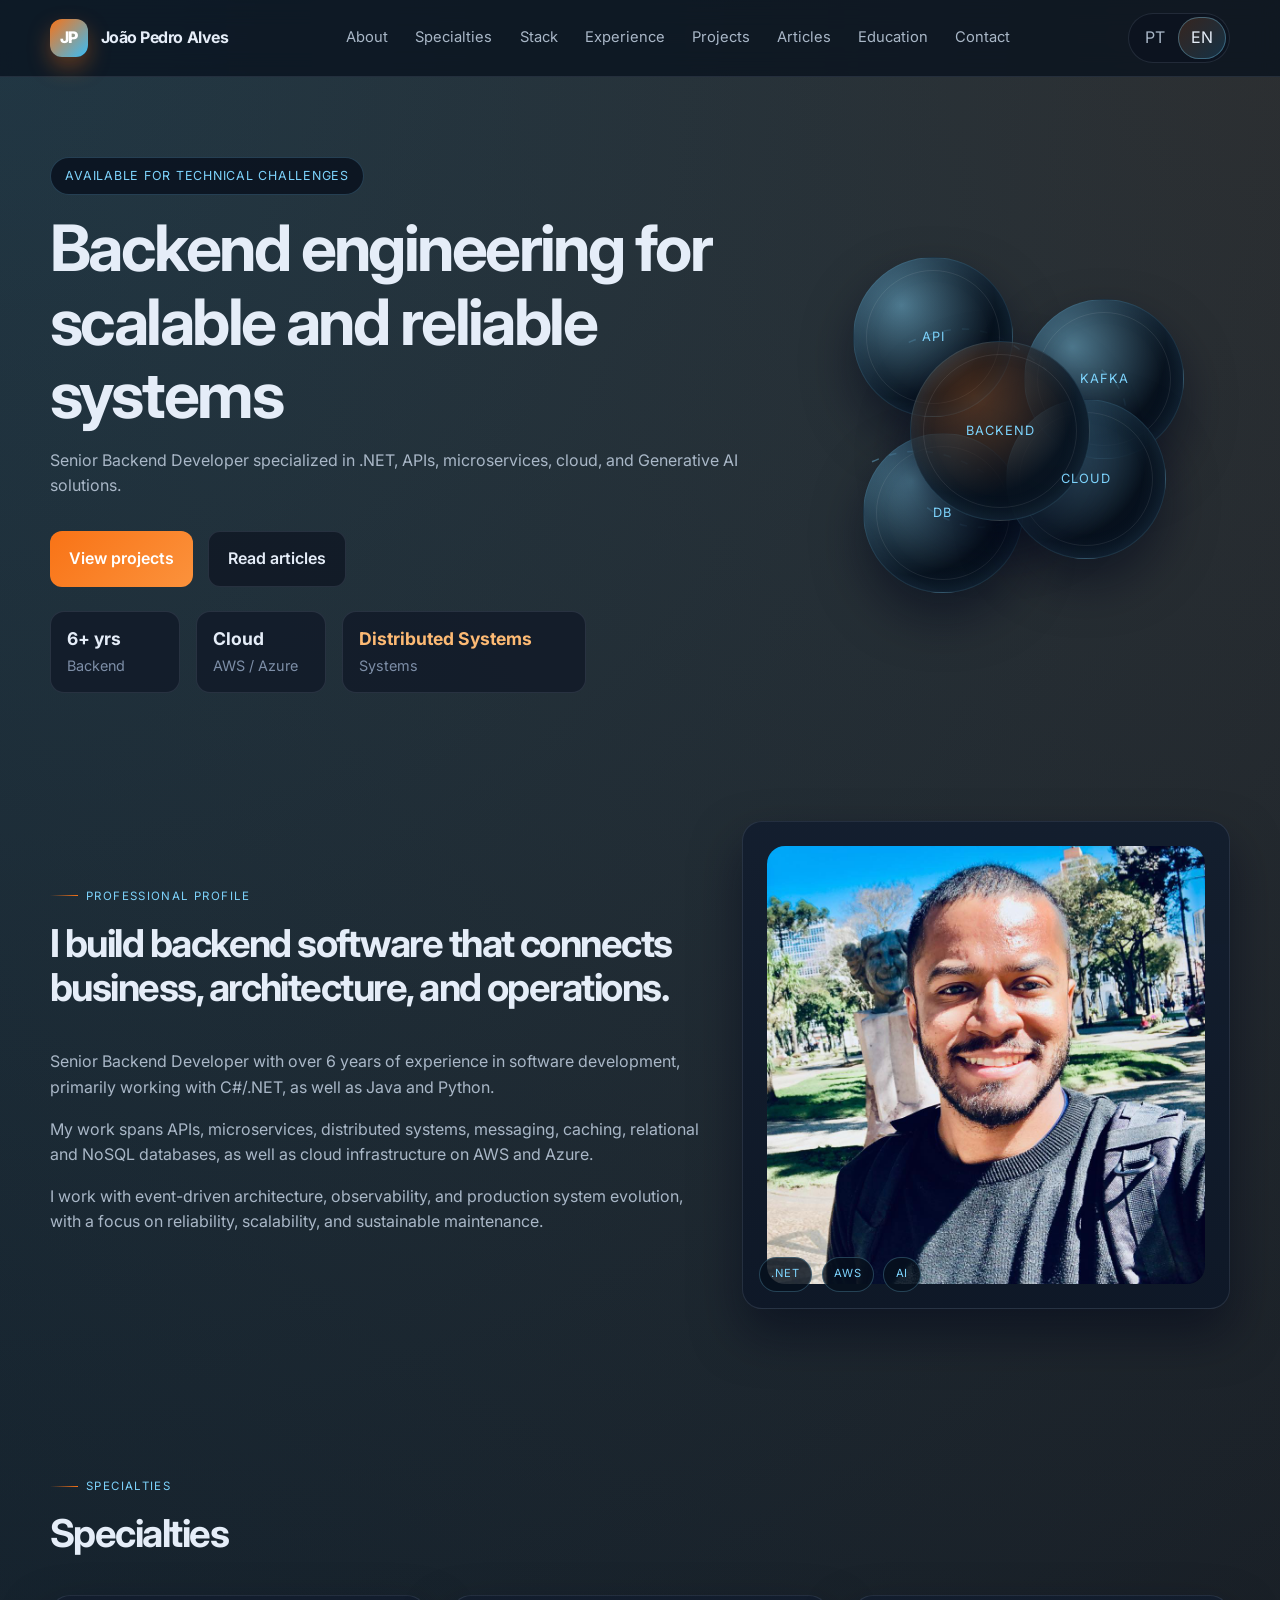
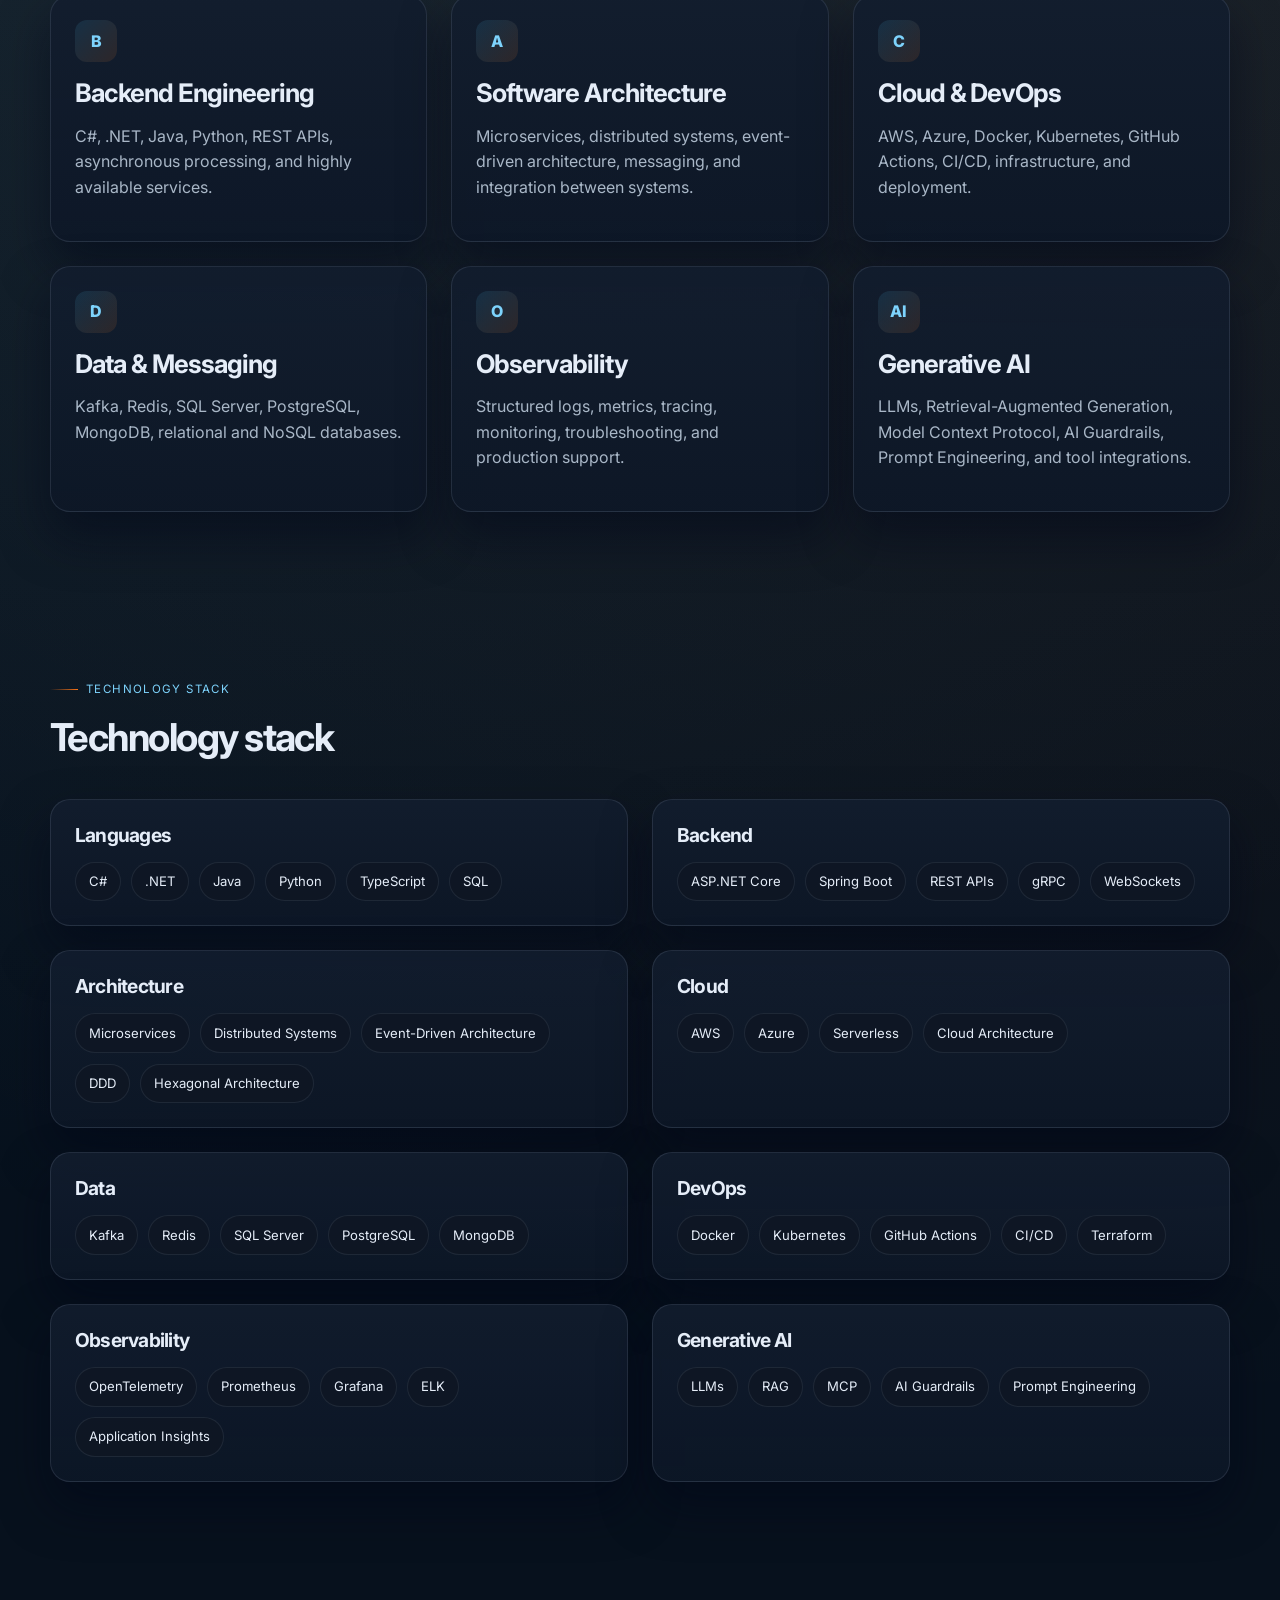
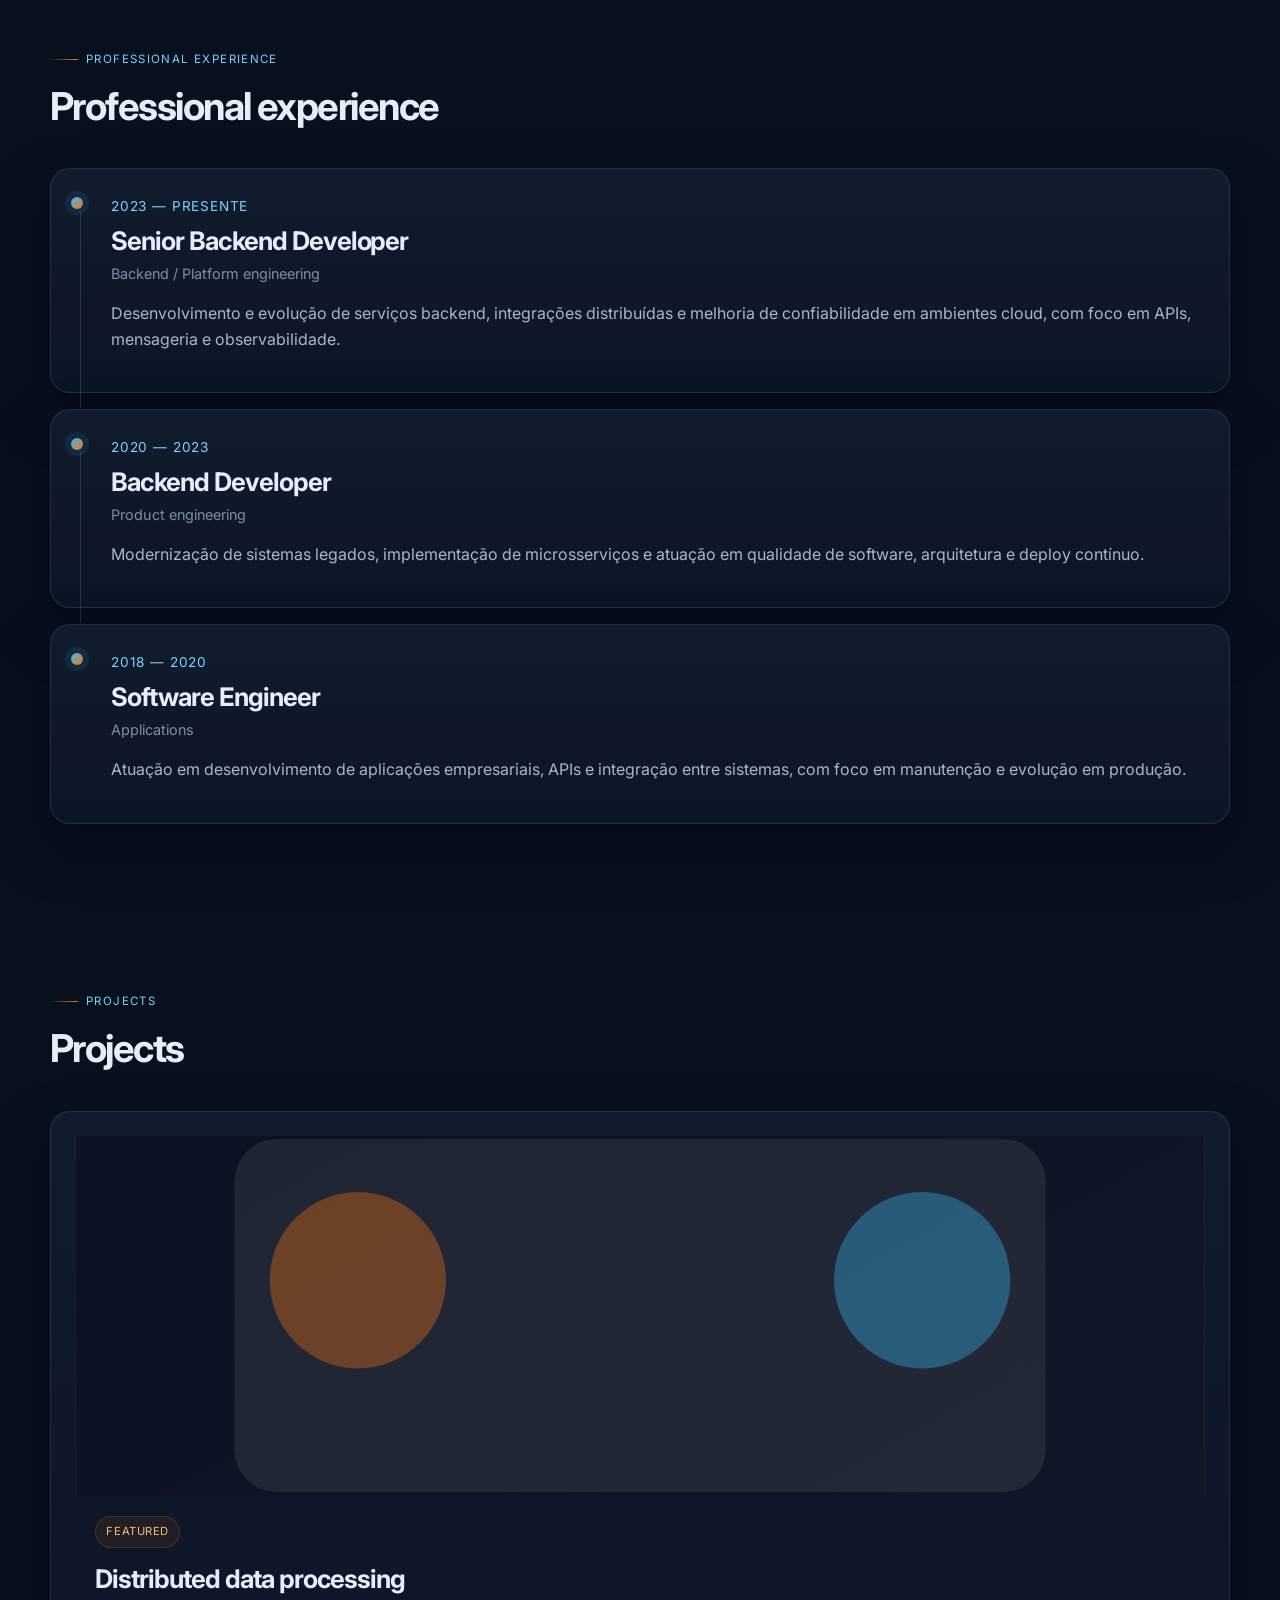
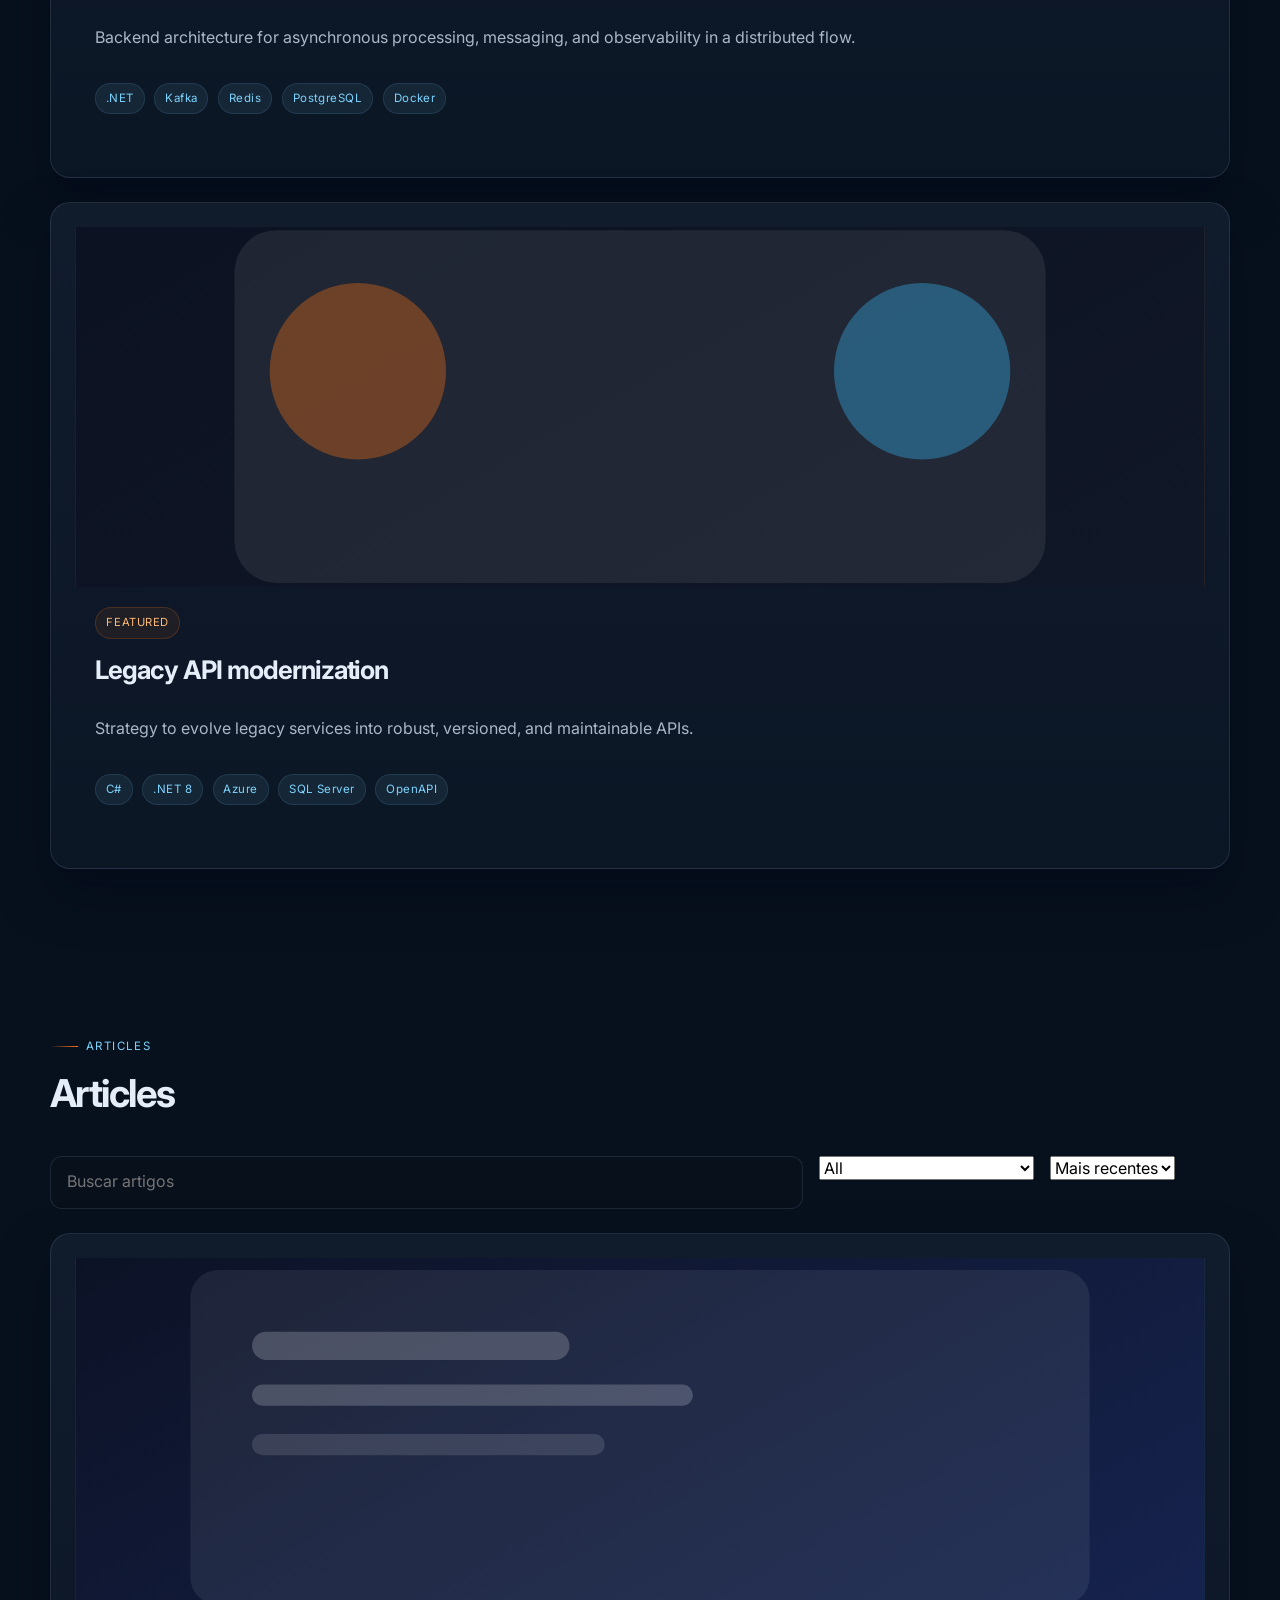
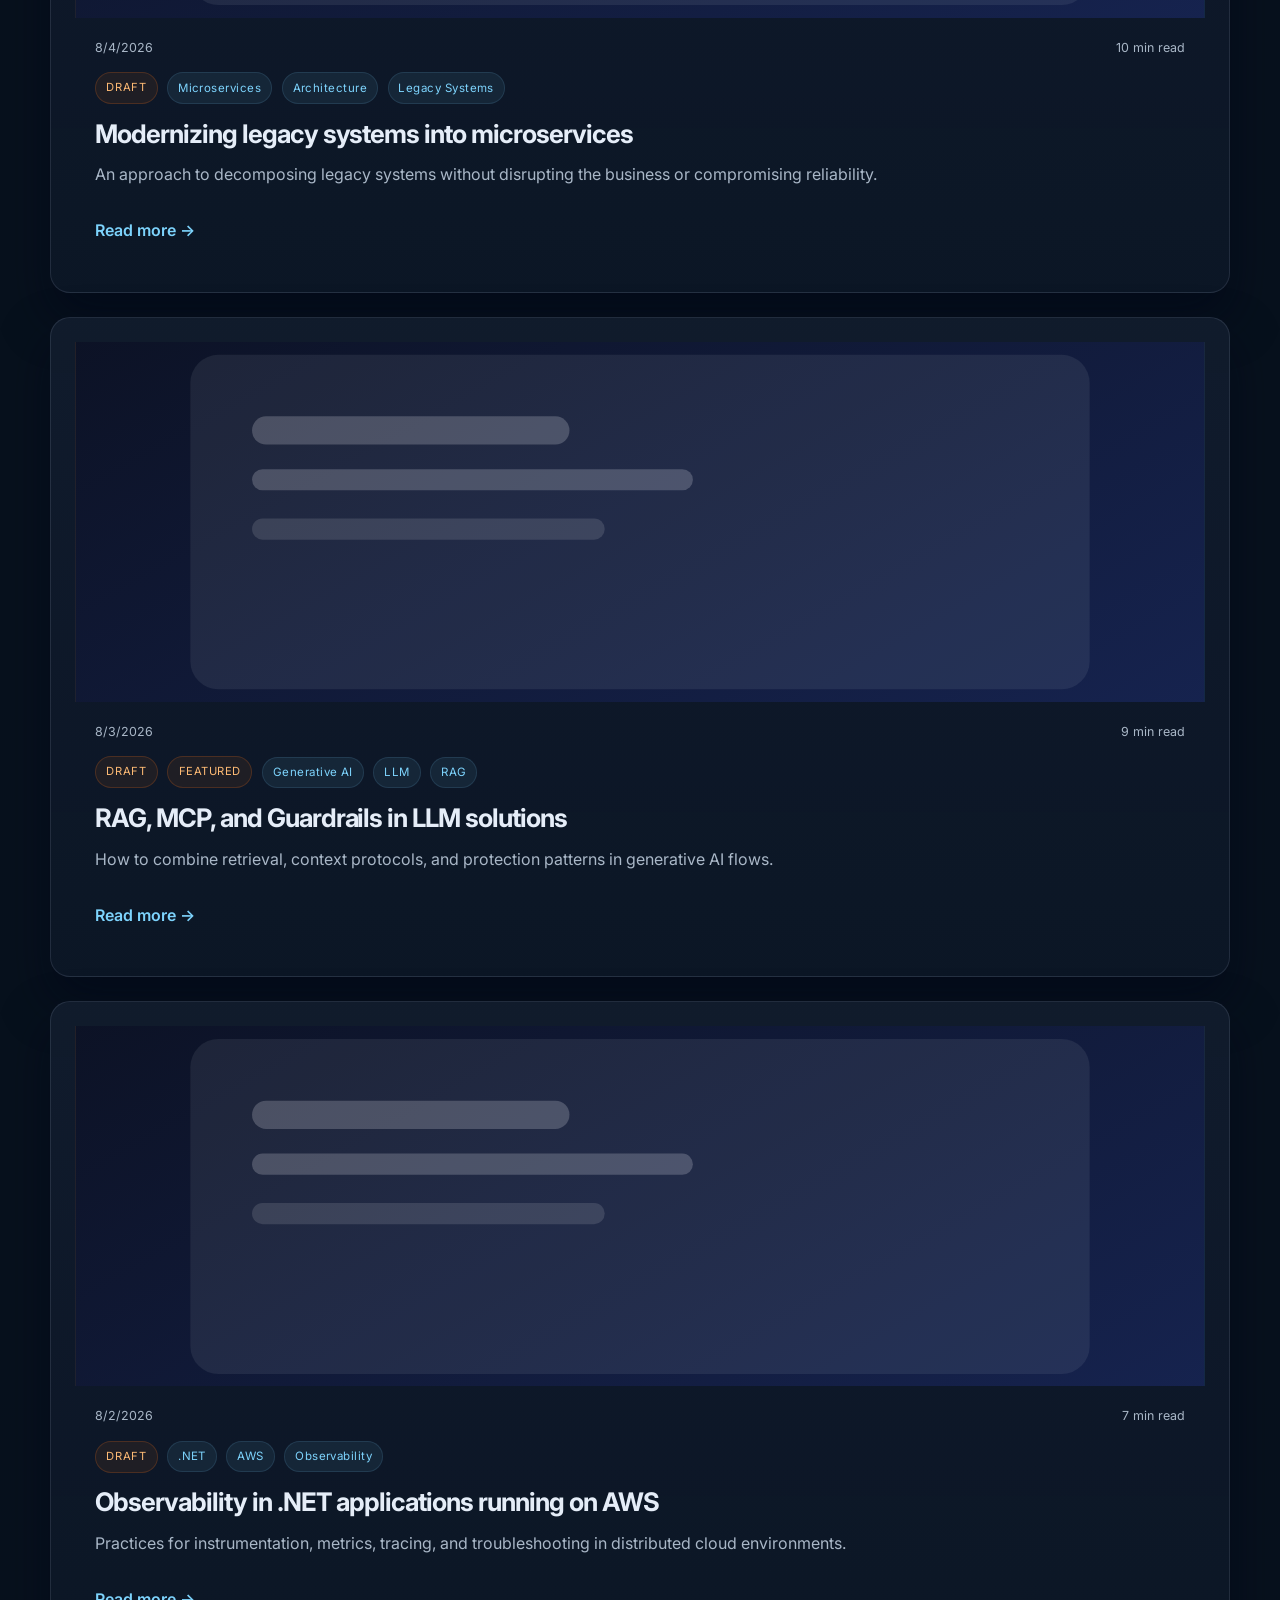
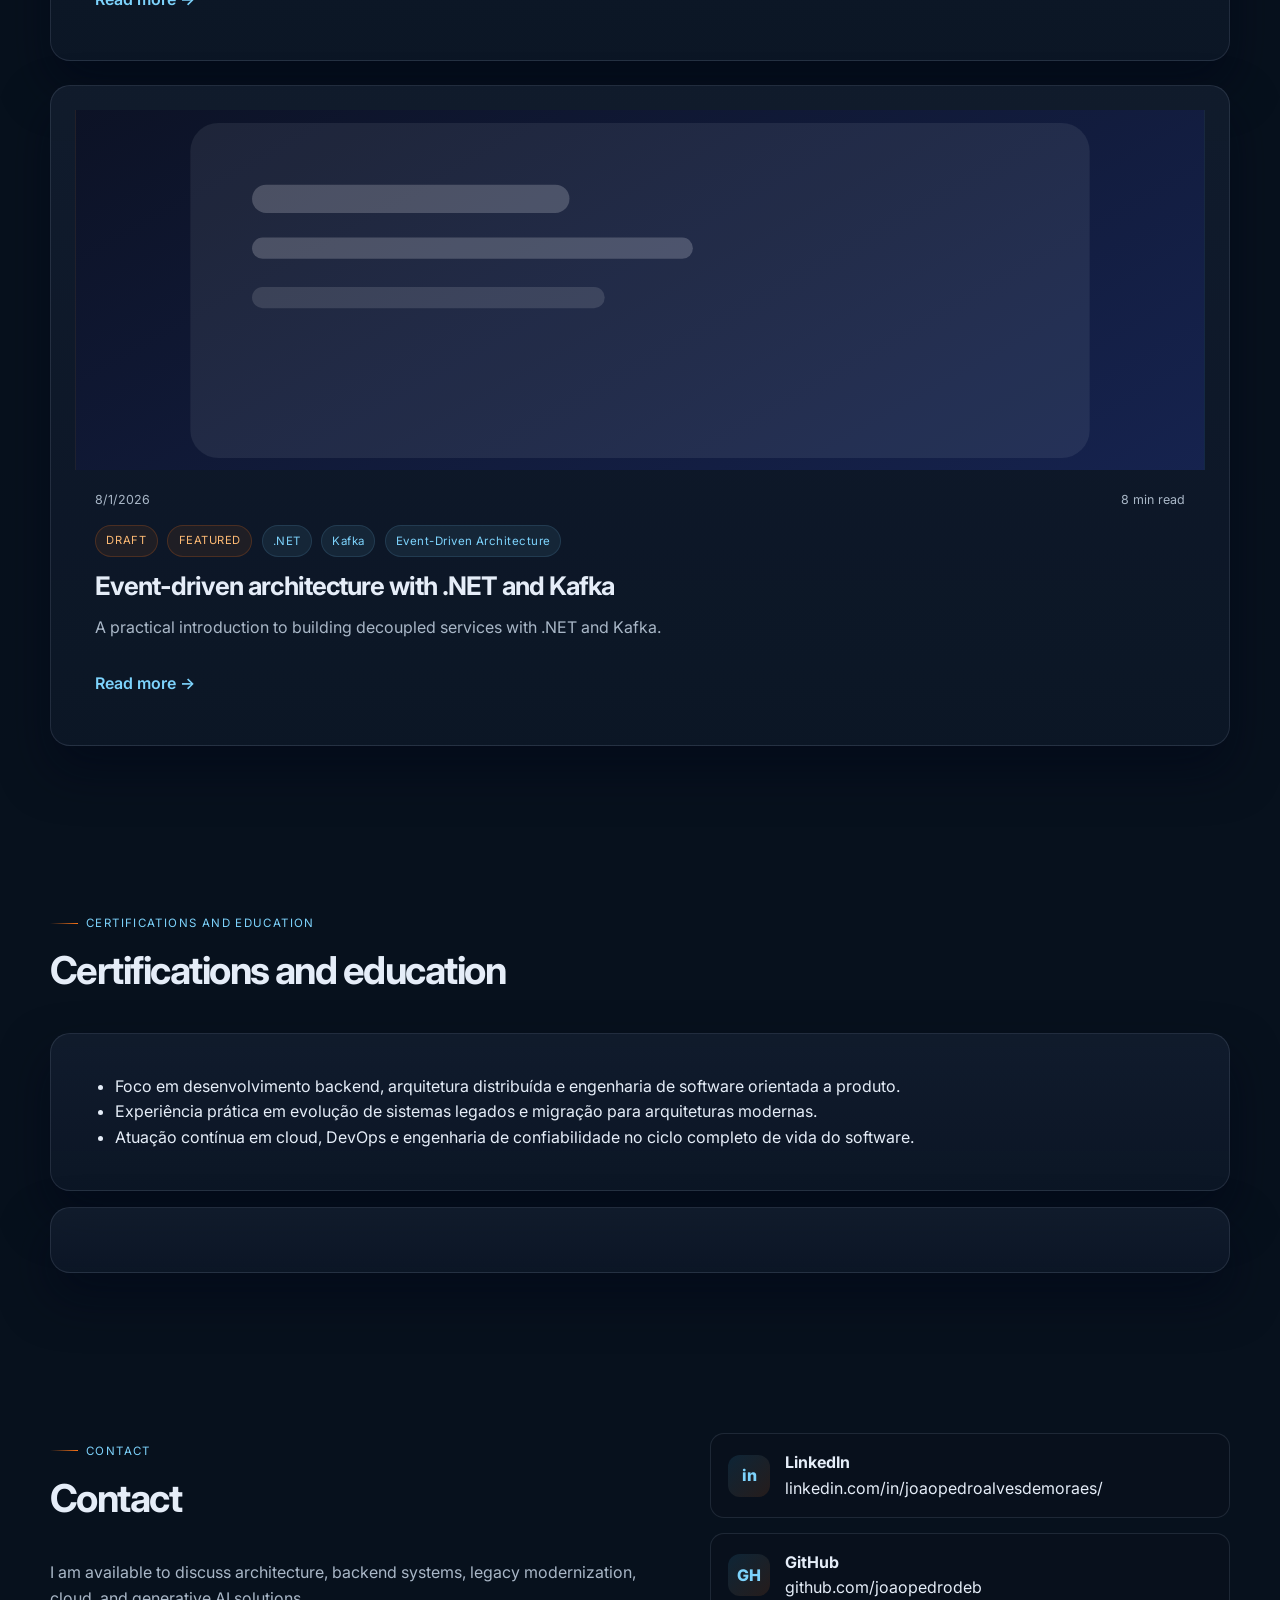
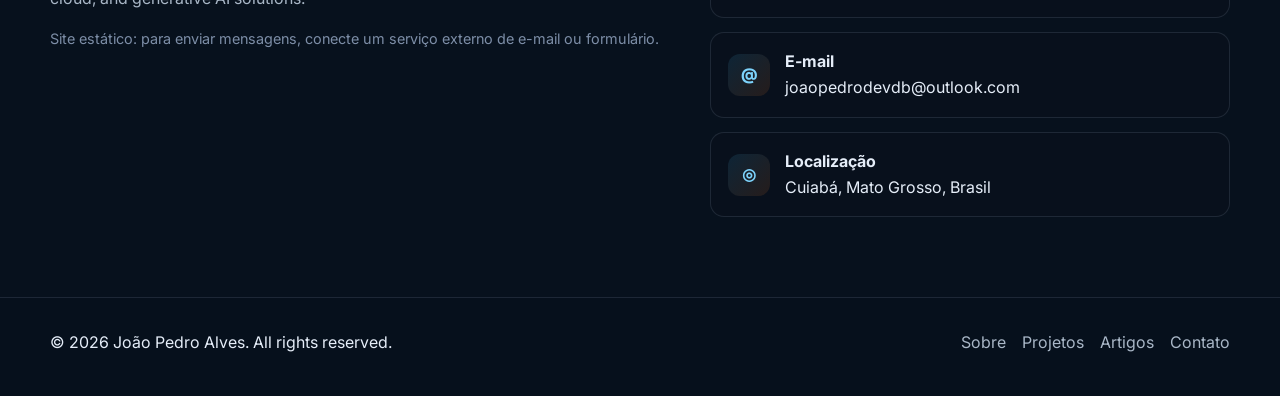
==== commit fc0107dd: "fix(linkedin) : ajuste endereço." ====
--- a/docs/index.html
+++ b/docs/index.html
@@ -26,7 +26,7 @@
         "knowsAbout": [".NET", "C#", "Java", "Python", "AWS", "Microservices", "Distributed Systems", "Generative AI", "LLM", "RAG", "MCP", "Model Context Protocol"],
         "sameAs": [
           "https://github.com/joaopedrodeb",
-          "https://www.linkedin.com/in/joaopedroalves"
+          "https://www.linkedin.com/in/joaopedroalvesdemoraes/"
         ],
         "address": {
           "@type": "Place",
@@ -405,7 +405,7 @@
               <div class="contact-icon">in</div>
               <div>
                 <strong>LinkedIn</strong><br />
-                <a href="https://www.linkedin.com/in/joaopedroalves" target="_blank" rel="noreferrer noopener">linkedin.com/in/joaopedroalves</a>
+                <a href="https://www.linkedin.com/in/joaopedroalvesdemoraes/" target="_blank" rel="noreferrer noopener">linkedin.com/in/joaopedroalvesdemoraes/</a>
               </div>
             </div>
             <div class="contact-item">
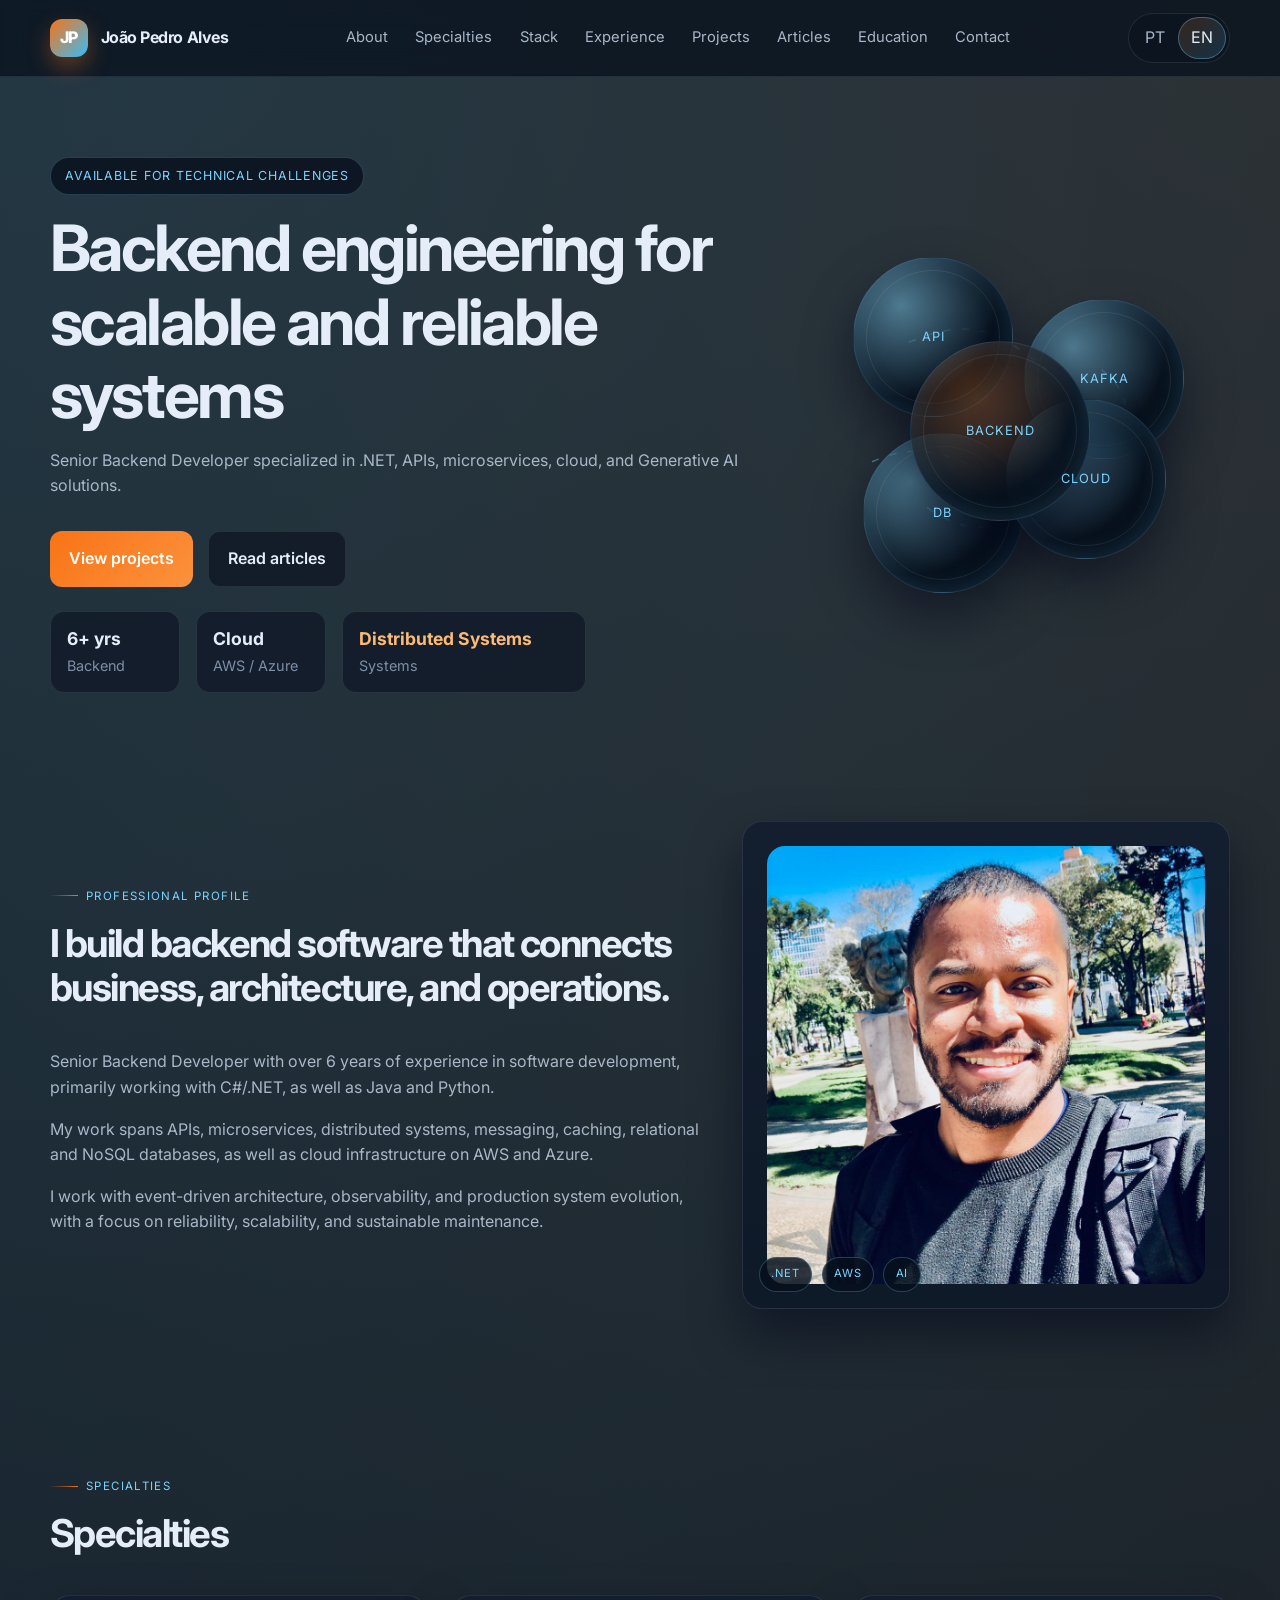
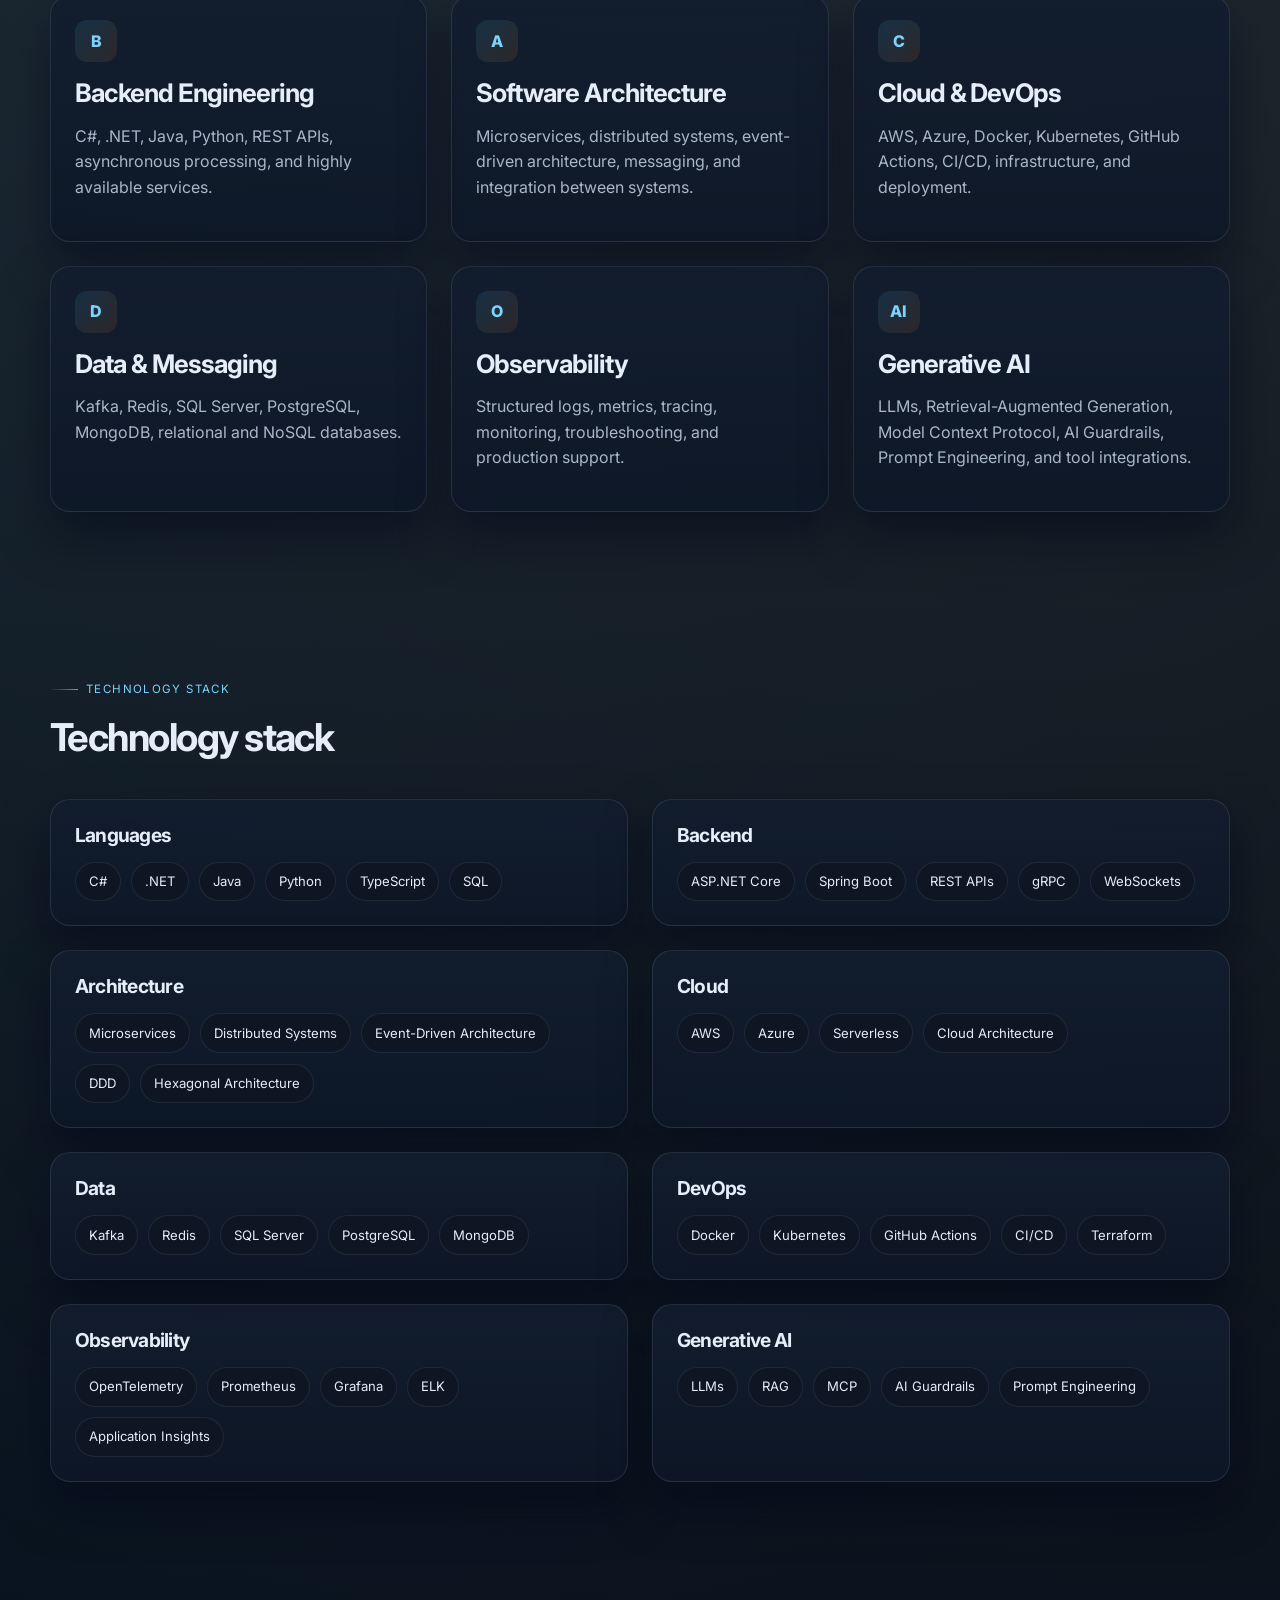
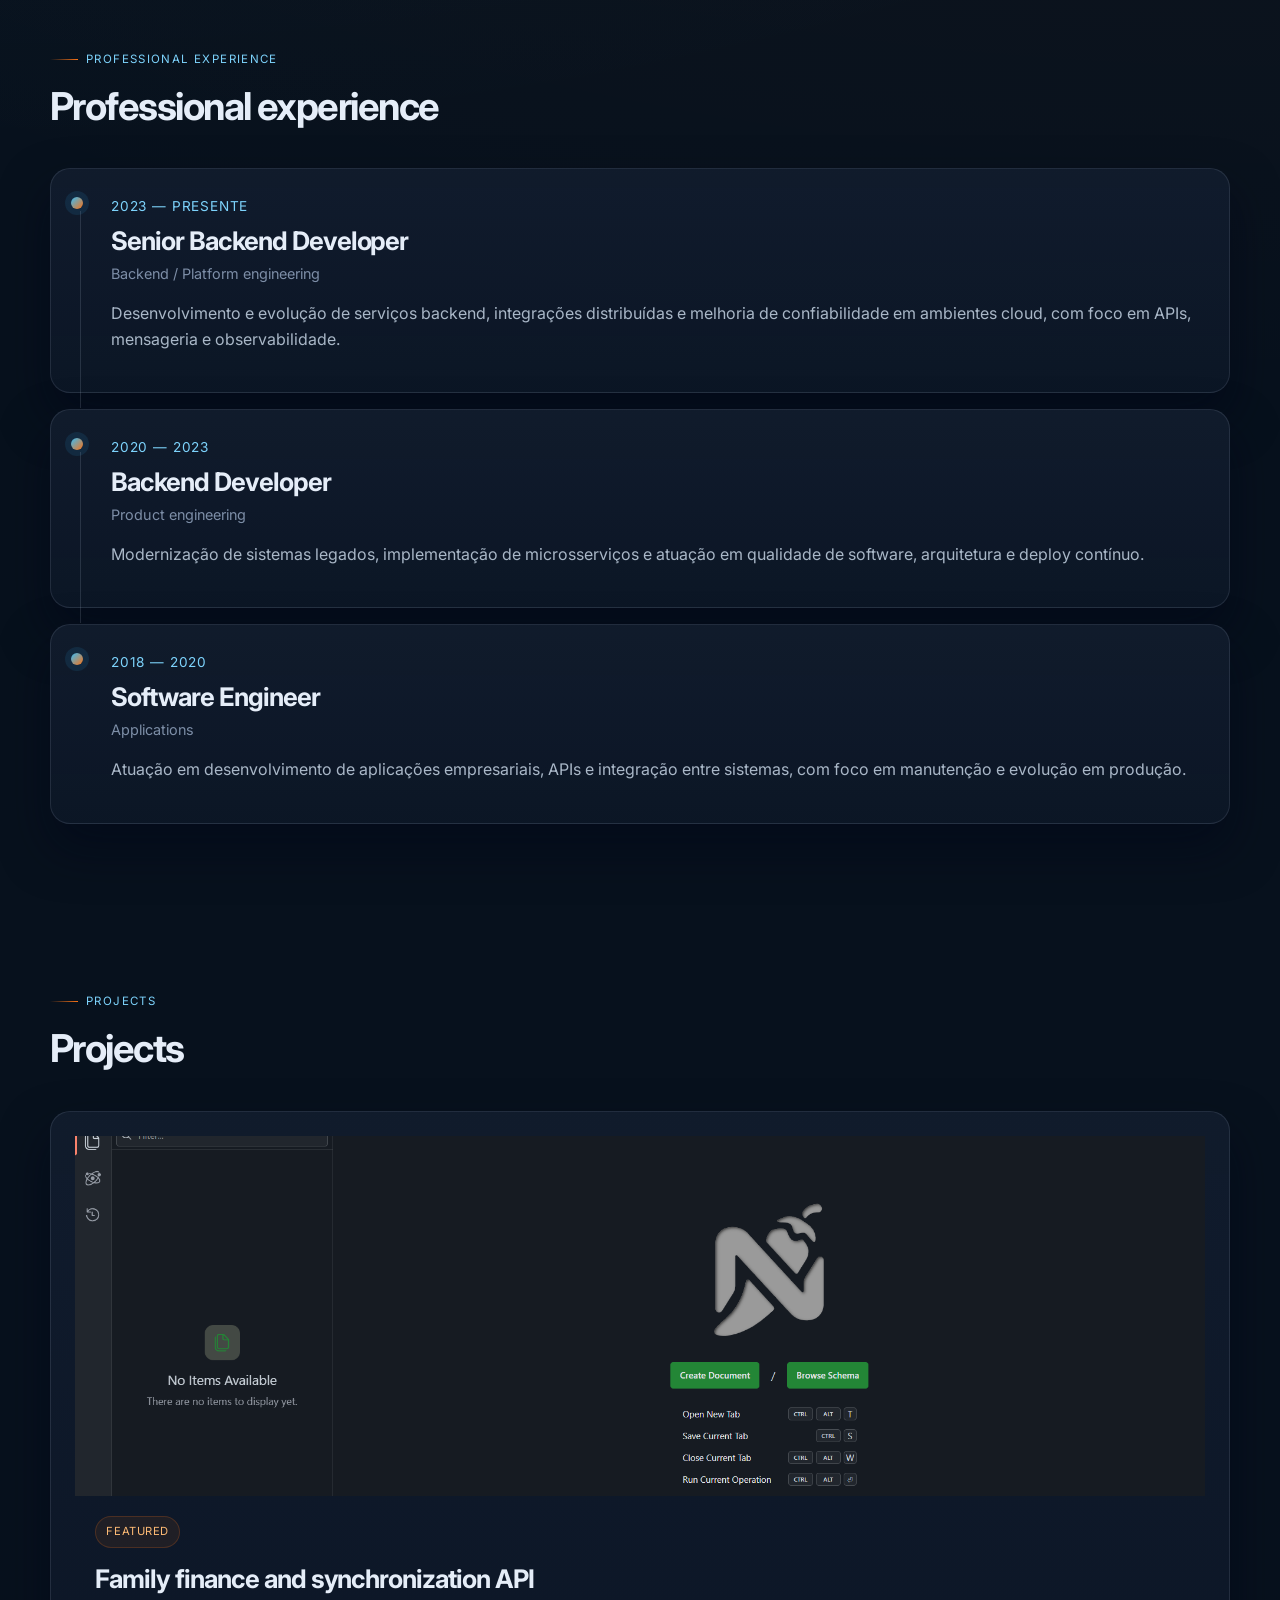
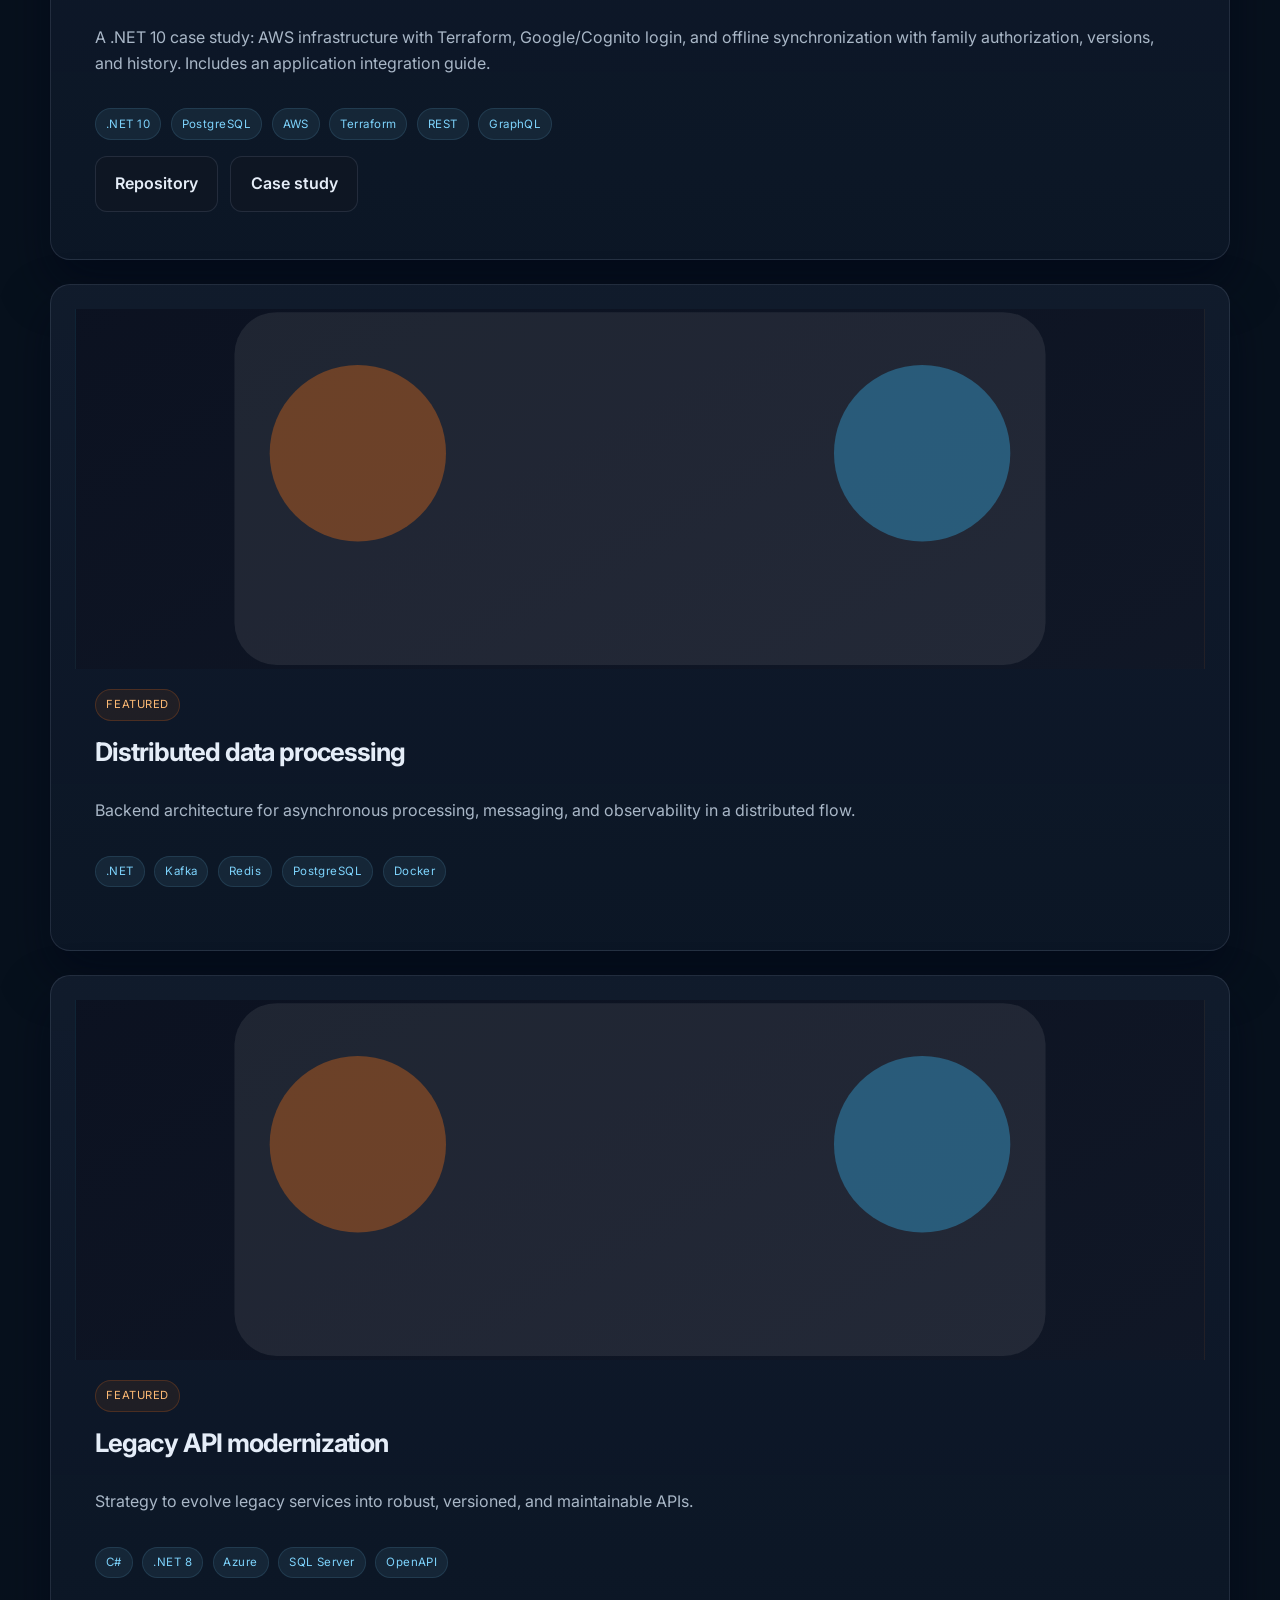
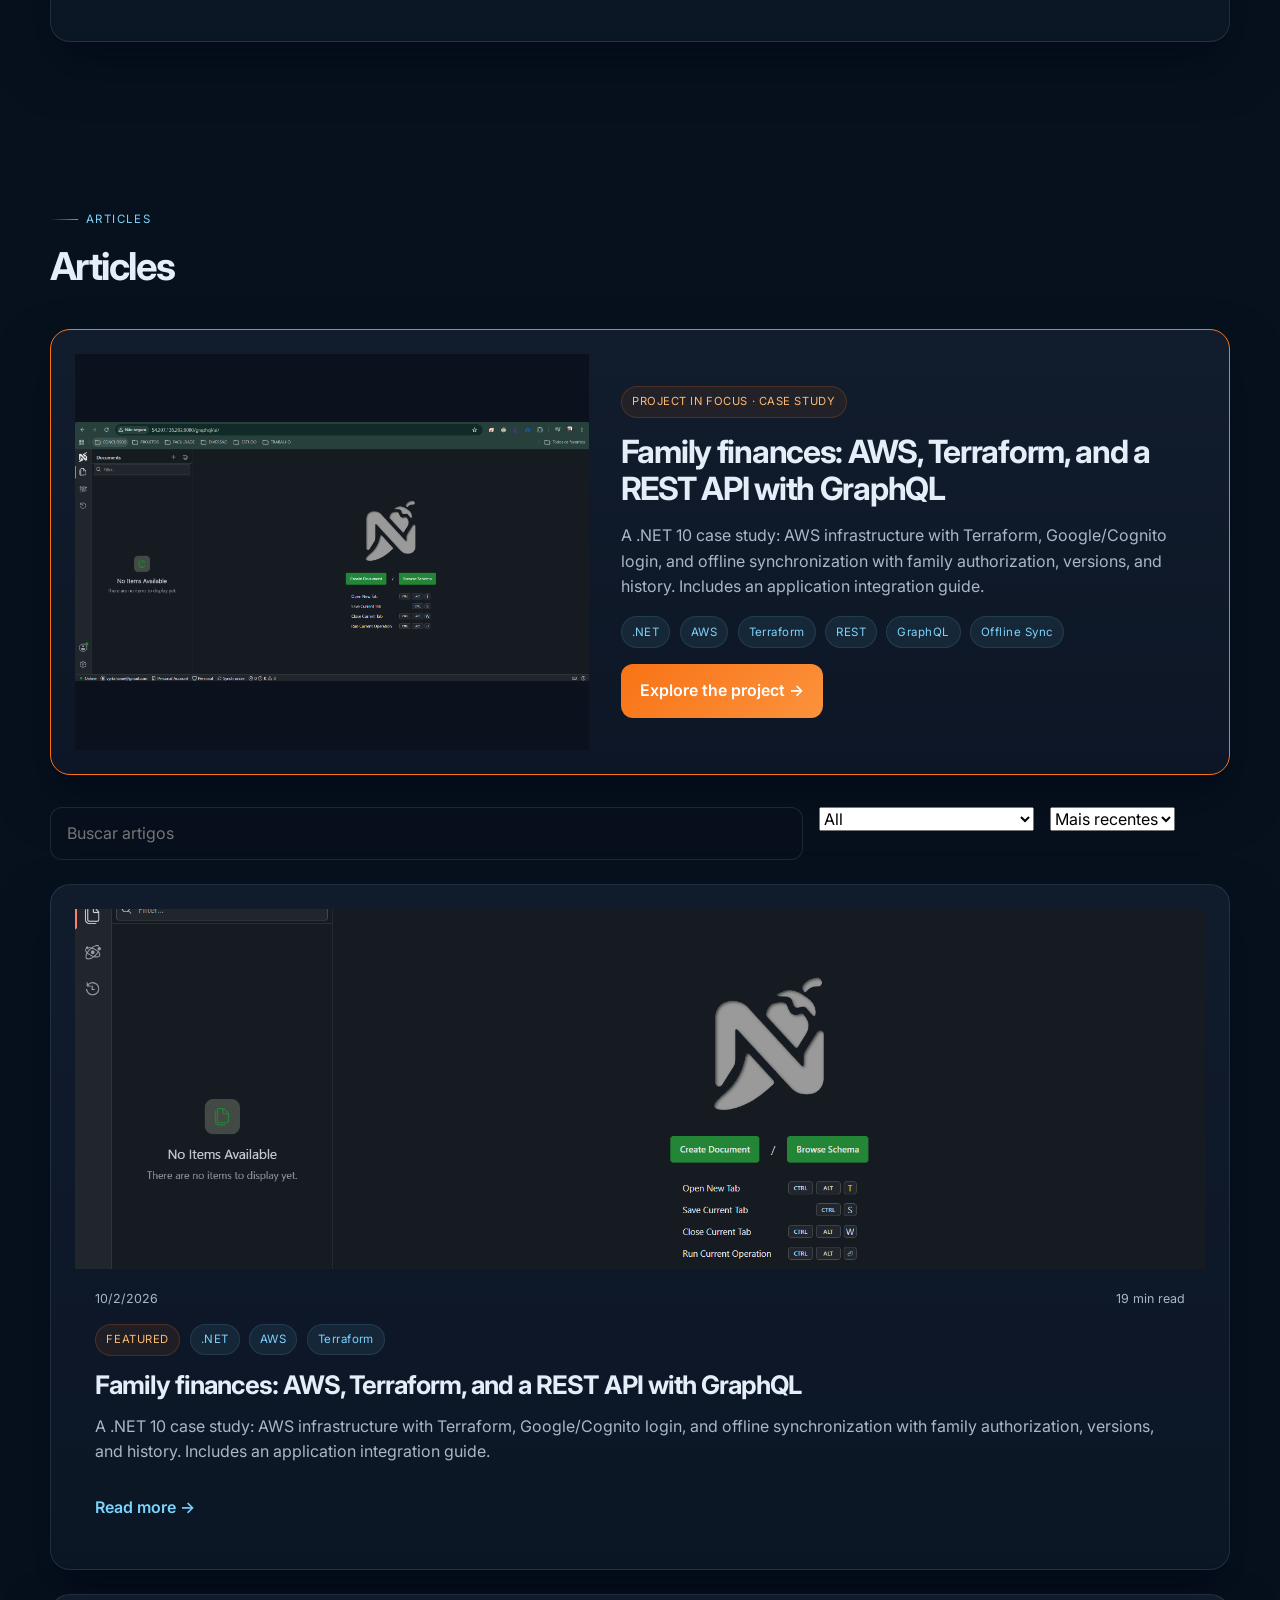
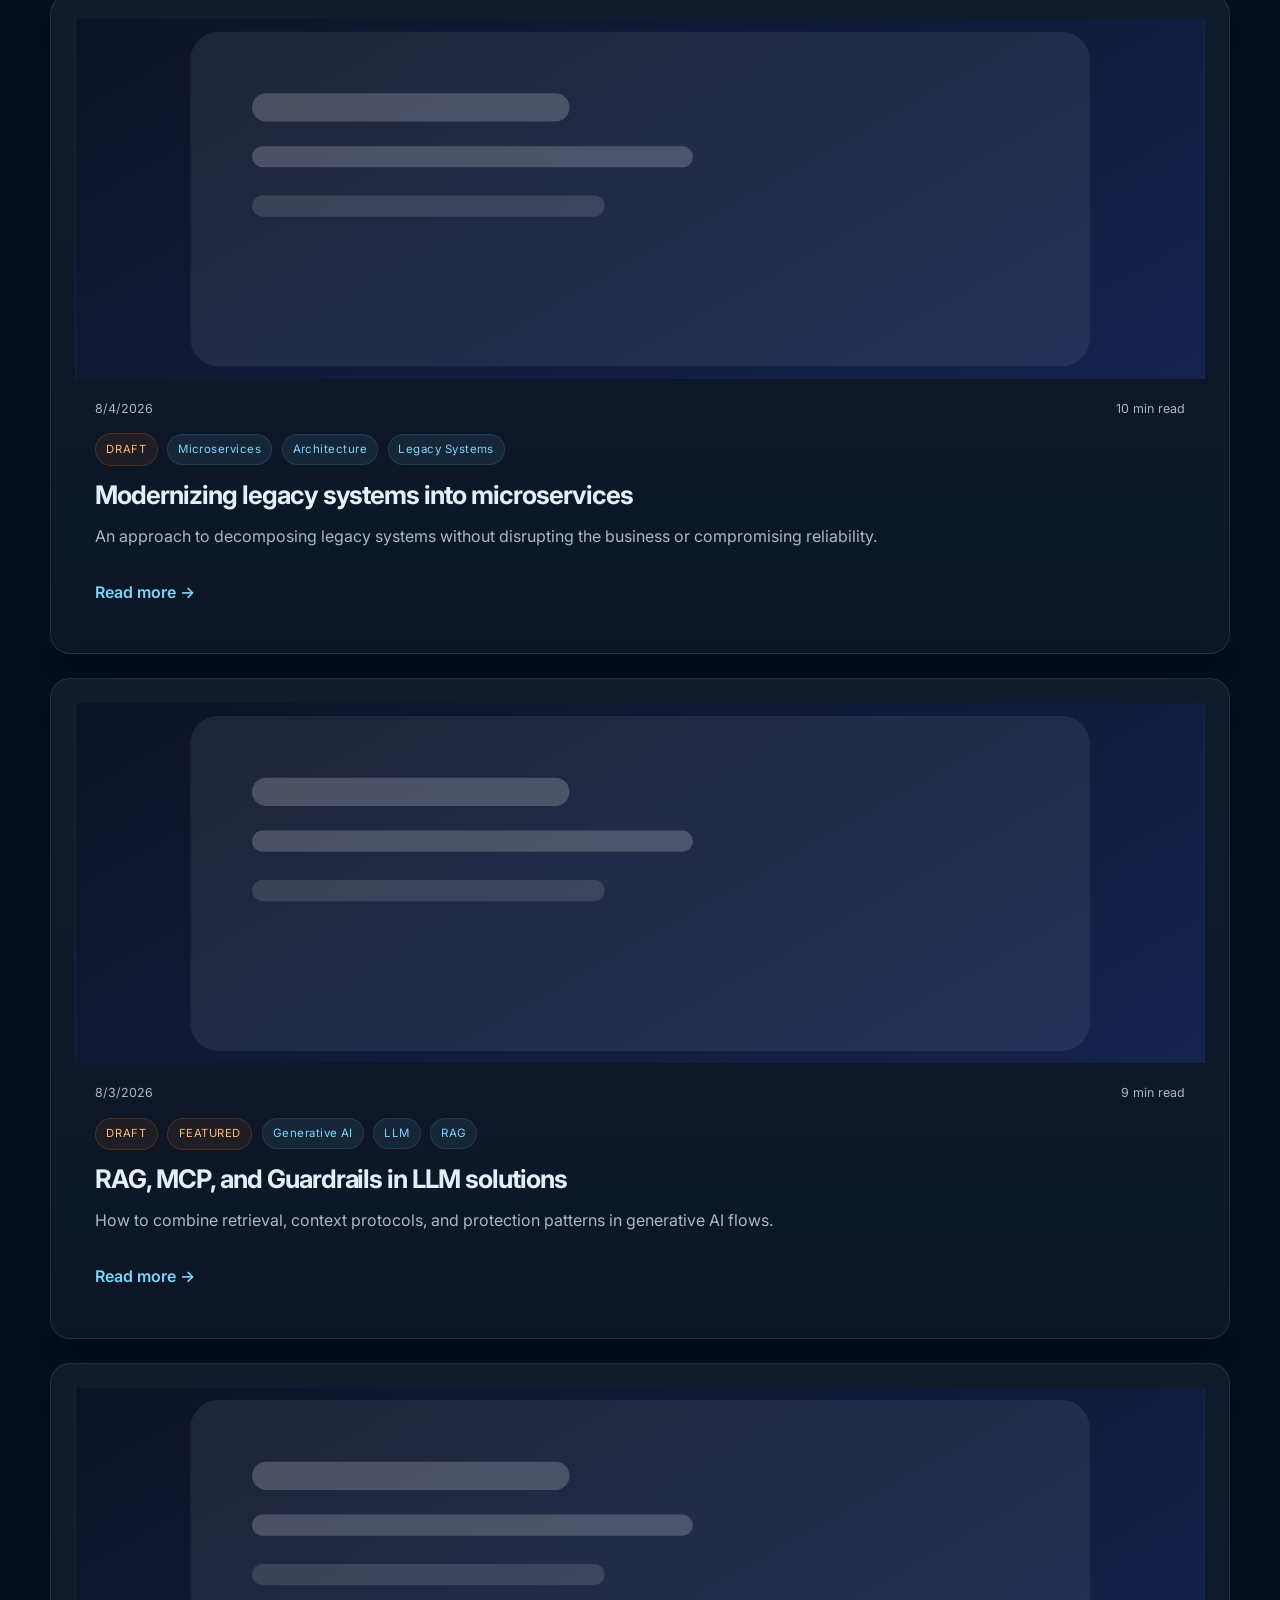
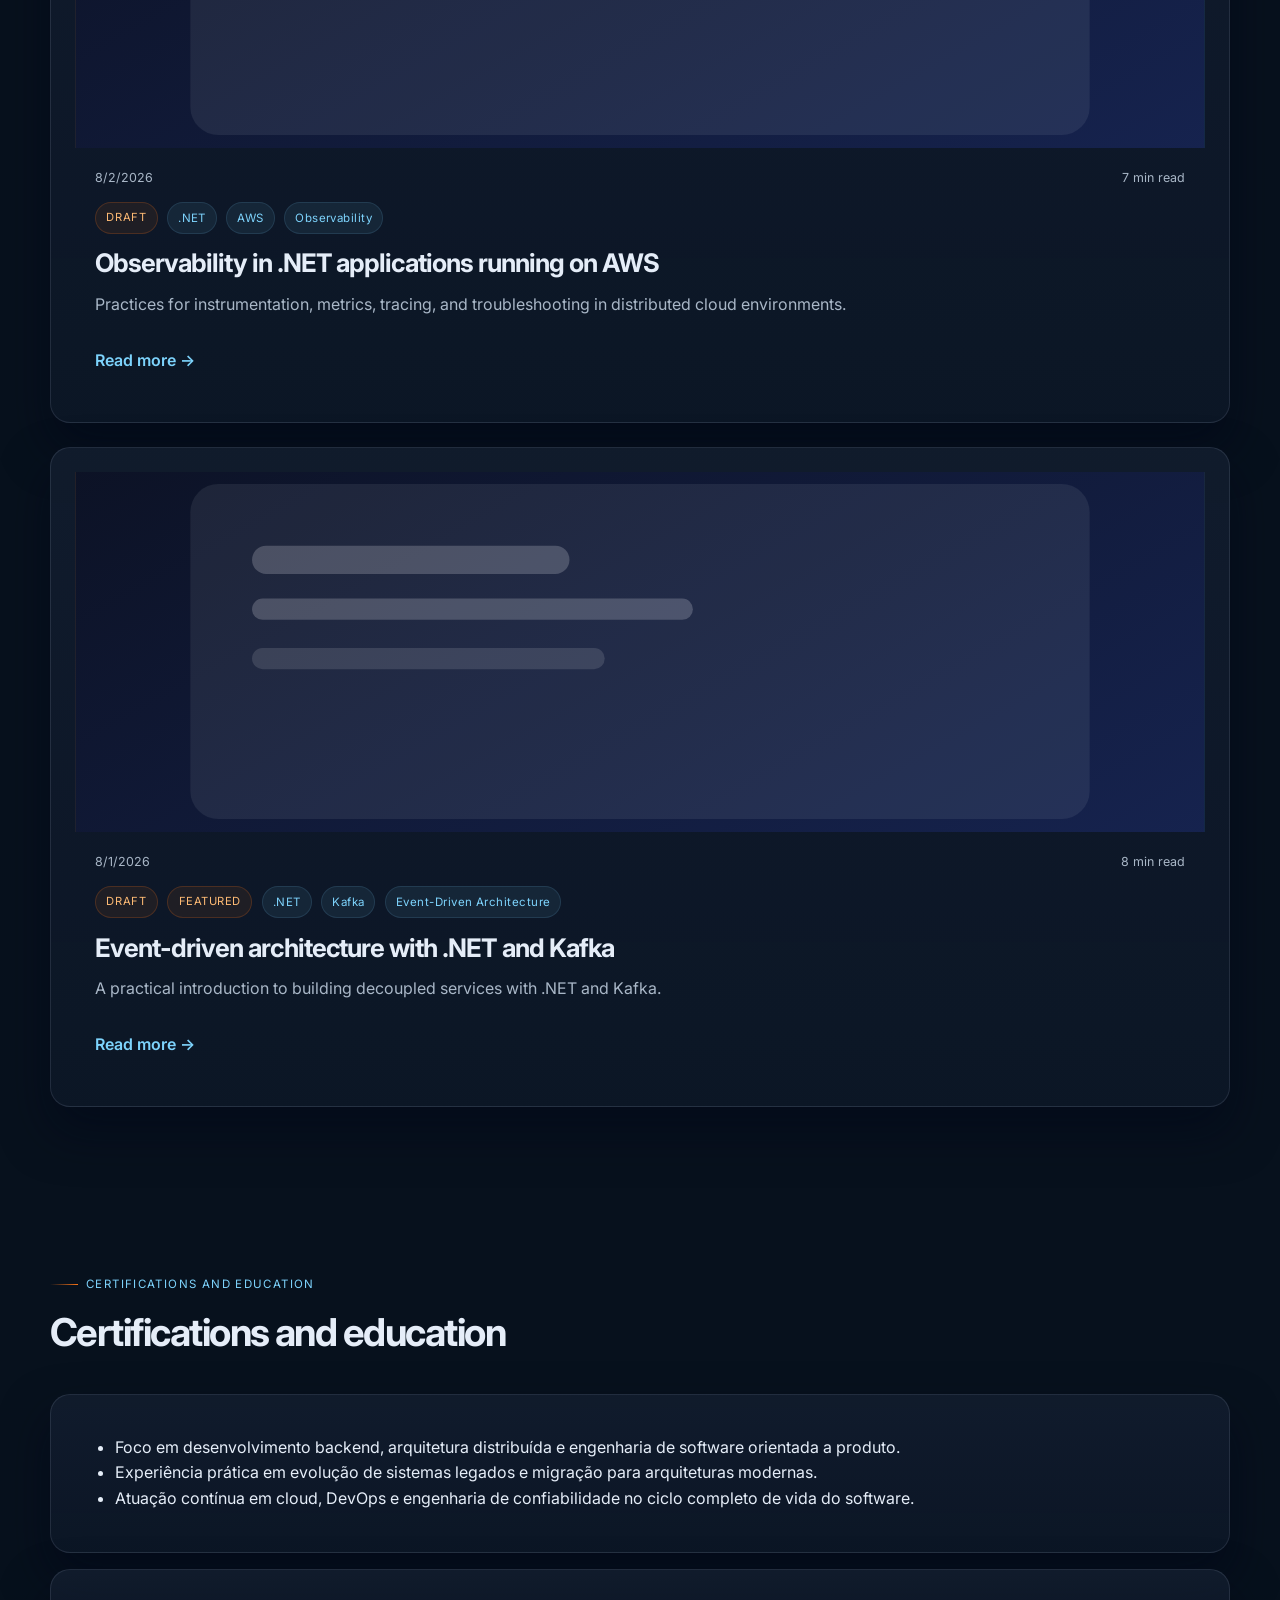
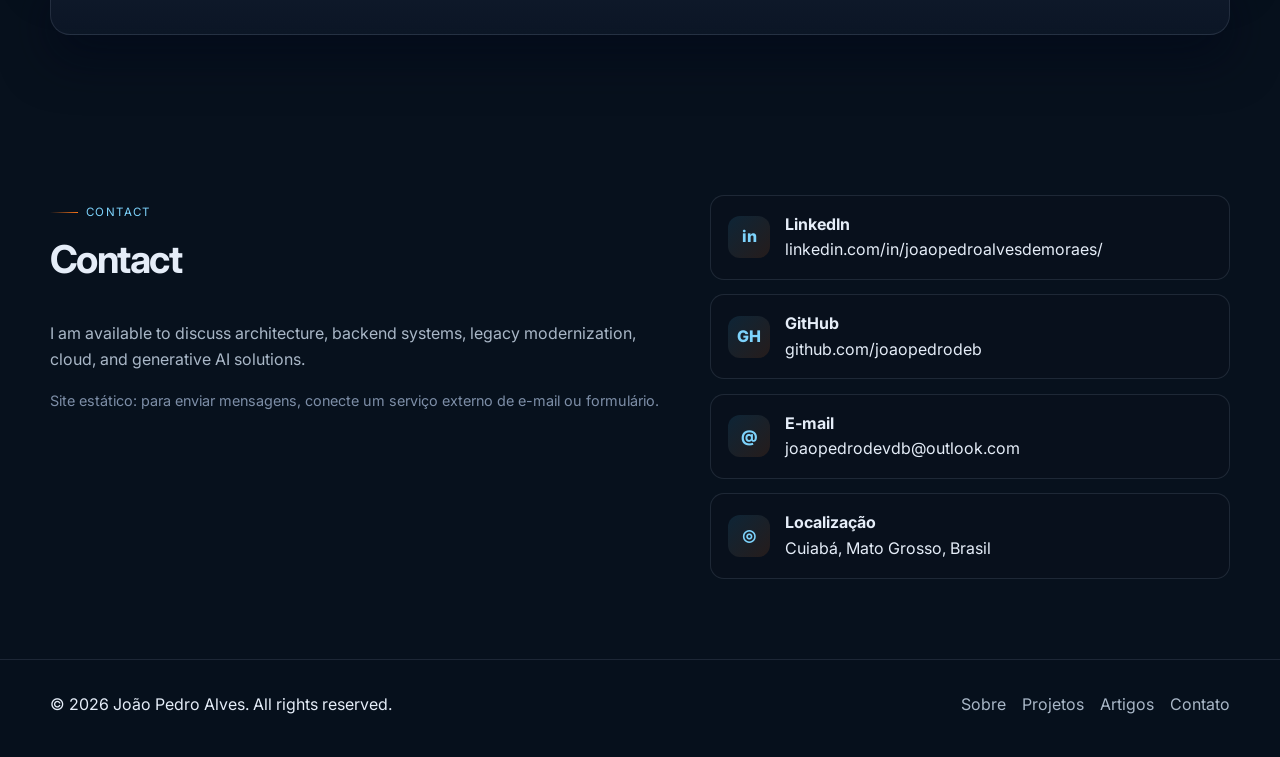
==== commit 24323d5e: "chore(docs): implementação do artigo de graphql" ====
--- a/docs/index.html
+++ b/docs/index.html
@@ -335,7 +335,8 @@
             <h2 data-i18n="articles.title">Artigos</h2>
           </div>
 
-          <div class="articles-toolbar">
+          <div id="featured-article" hidden></div>
+          <div class="articles-toolbar">
             <div class="search-box">
               <input id="article-search" type="search" placeholder="Buscar artigos" aria-label="Buscar artigos" />
             </div>
--- a/docs/css/styles.css
+++ b/docs/css/styles.css
@@ -924,7 +924,43 @@
   color: var(--text);
 }
 
+.featured-article {
+  display: grid;
+  grid-template-columns: minmax(0, 1fr) minmax(0, 1.2fr);
+  overflow: hidden;
+  margin-bottom: 2rem;
+  border-color: var(--primary);
+}
+
+.featured-article > img {
+  width: 100%;
+  height: 100%;
+  object-fit: contain;
+  background: #0b111d;
+}
+
+.featured-article-content { padding: 2rem; }
+.featured-article-content h3 { font-size: clamp(1.4rem, 2.5vw, 2rem); margin: 1rem 0; }
+.featured-article-content .button { margin-top: 1rem; }
+.article-shell { min-width: 0; overflow-wrap: anywhere; }
+.article-shell h2, .article-shell h3 { scroll-margin-top: 100px; }
+.article-shell figure { margin: 1.5rem 0; }
+.article-shell figcaption { color: var(--muted); font-size: 0.9rem; }
+.article-table { overflow-x: auto; margin: 1.5rem 0; }
+.article-table table { width: 100%; border-collapse: collapse; min-width: 440px; }
+.article-table th, .article-table td {
+  padding: 0.8rem;
+  border: 1px solid var(--border);
+  text-align: left;
+  vertical-align: top;
+}
+.article-table th { background: rgba(249, 115, 22, 0.08); }
+.toc { max-height: calc(100vh - 120px); overflow-y: auto; }
+
 @media (max-width: 980px) {
+  .featured-article { grid-template-columns: 1fr; }
+  .featured-article > img { height: auto; }
+  .article-layout > .toc { position: static; grid-row: 1; max-height: 260px; }
   .hero-grid,
   .about-grid,
   .contact-grid,
